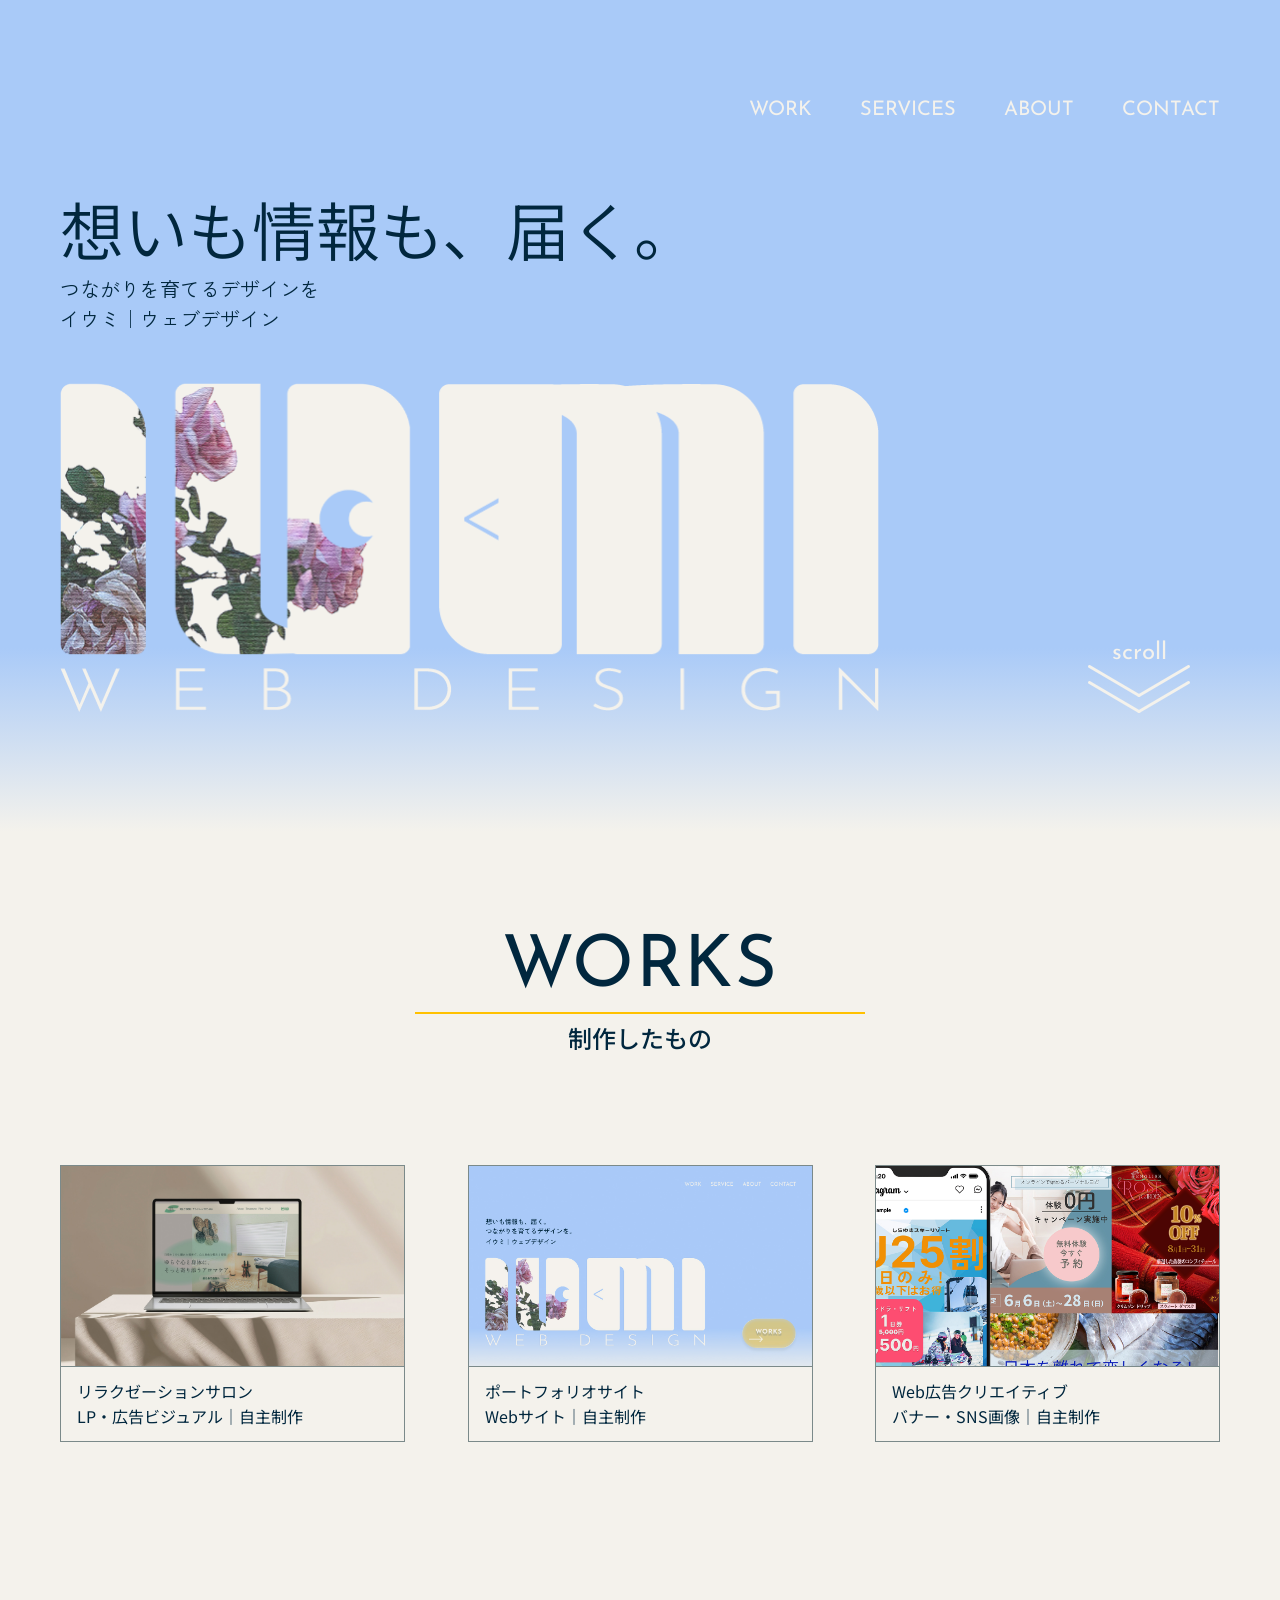
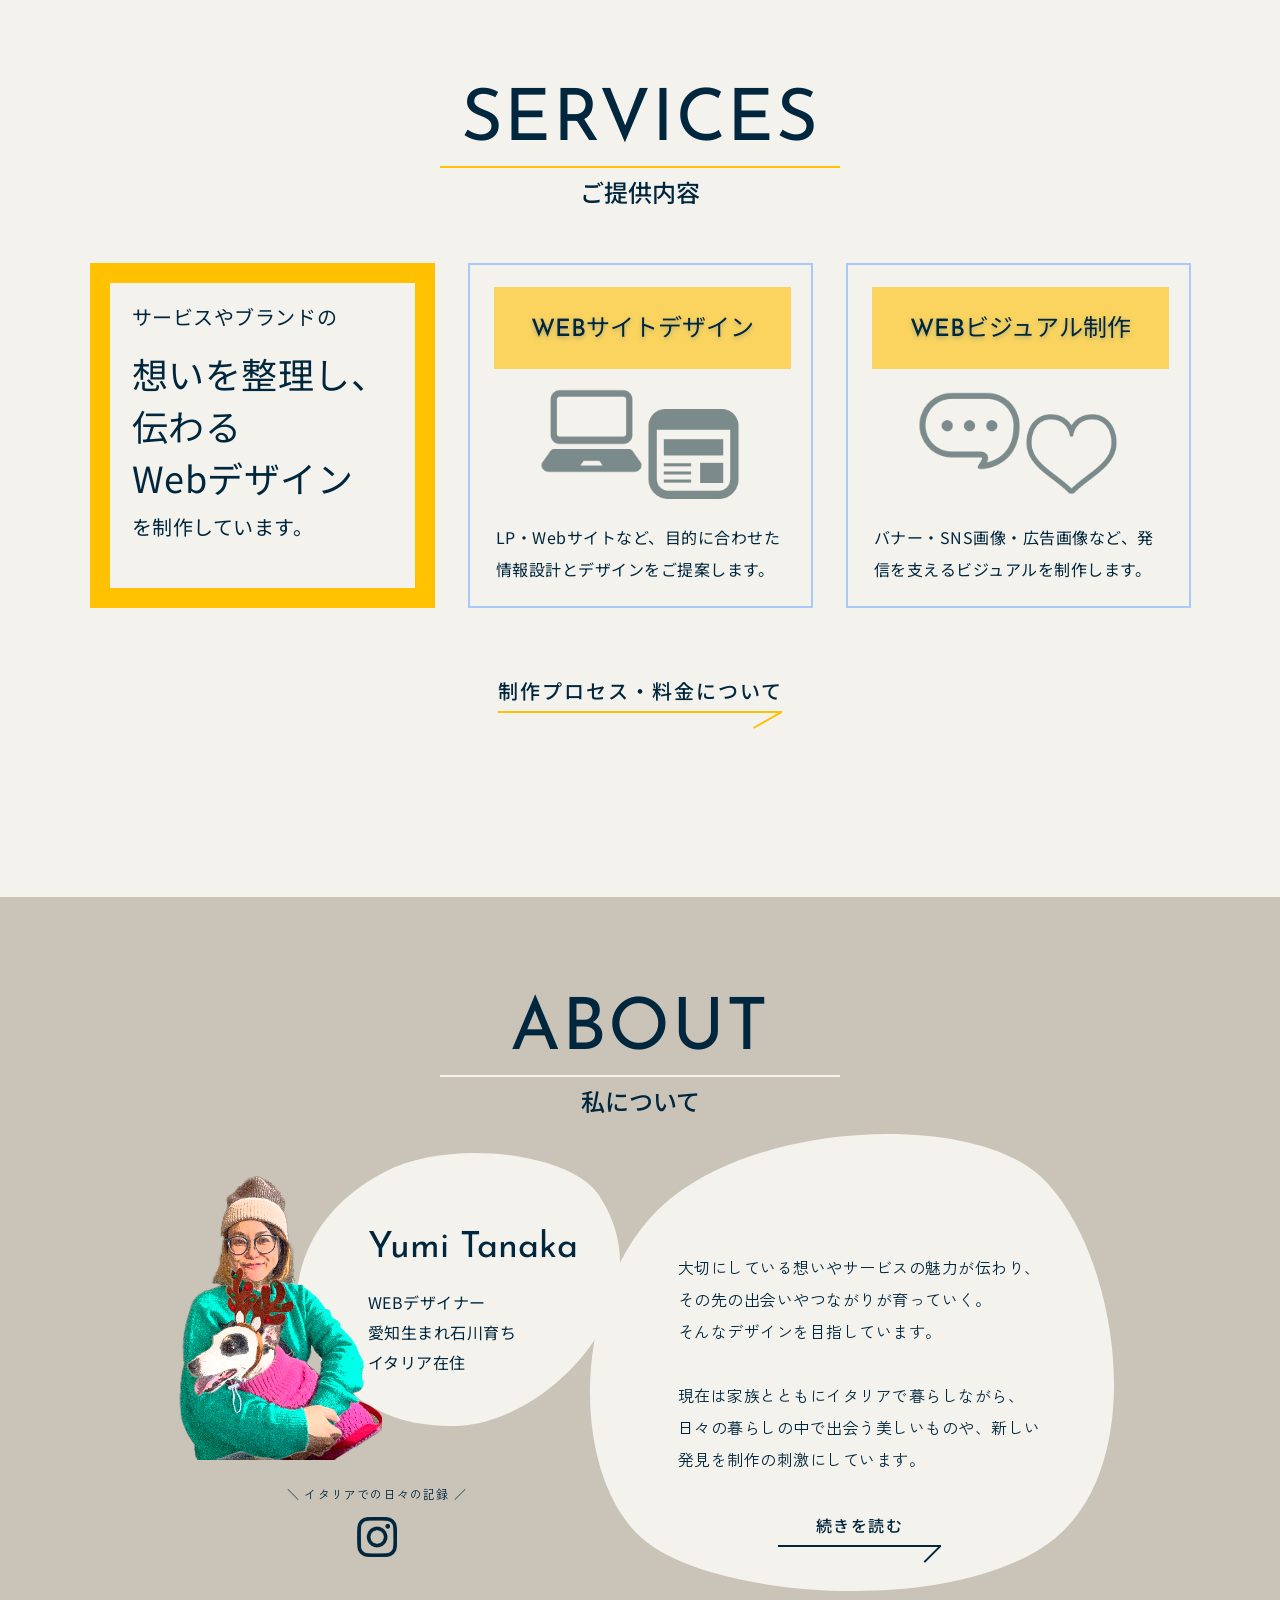
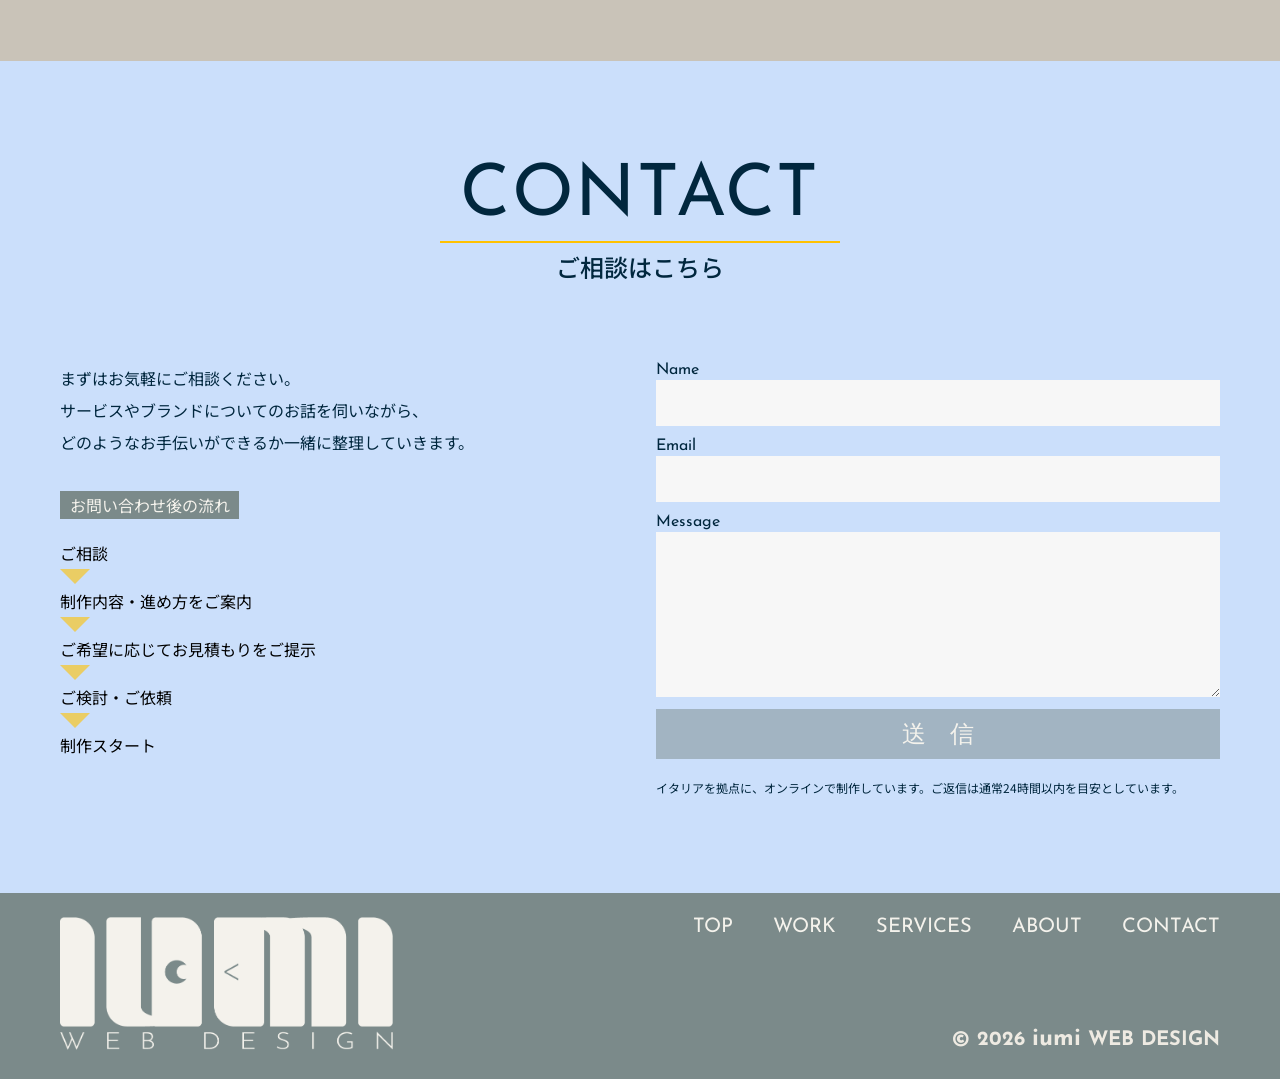
==== index.html @ 829fa467 "Unify contact background and keep the mobile note on two clean lines. Match desktop contact tint to " ====
<!doctype html>
<html lang="ja">
  <head>
    <meta charset="UTF-8" />
    <meta name="viewport" content="width=device-width, initial-scale=1.0, viewport-fit=cover" />
    <meta name="theme-color" content="#a9caf8" />
    <meta name="apple-mobile-web-app-status-bar-style" content="black-translucent" />
    <title>iumi WEB DESIGN</title>
    <meta
      name="description"
      content="想いも情報も届く。つながりを育てるデザインを。iumi WEB DESIGNのポートフォリオランディングページ。"
    />
    <link rel="preconnect" href="https://fonts.googleapis.com" />
    <link rel="preconnect" href="https://fonts.gstatic.com" crossorigin />
    <link
      href="https://fonts.googleapis.com/css2?family=Josefin+Sans:wght@300;400;500;700&family=Noto+Sans+JP:wght@300;350;400;500;700&family=Zen+Kaku+Gothic+New:wght@300;400;500;700&display=swap"
      rel="stylesheet"
    />
    <link rel="stylesheet" href="./styles.css?v=20260810a" />
  </head>
  <body class="page-home" style="--page-top-bg: #a9caf8; --page-bottom-bg: #7b8a8a;">
    <header class="header">
      <div class="container header-inner">
        <a class="logo-mobile" href="#top" aria-label="iumi WEB DESIGN トップへ">
          <img src="./assets/images/hero-logo-new.png" alt="" />
        </a>
        <button class="menu-toggle" type="button" aria-expanded="false" aria-controls="global-nav">
          <img class="menu-toggle-icon menu-toggle-icon--open" src="./assets/images/icon-hamburger.svg" alt="" />
          <img class="menu-toggle-icon menu-toggle-icon--close" src="./assets/images/icon-menu-close.svg" alt="" />
          <span class="sr-only">メニューを開く</span>
        </button>
        <nav id="global-nav" class="nav" aria-label="グローバルナビゲーション">
          <a class="nav-link-top" href="#top">TOP</a>
          <a href="#works">WORK</a>
          <a href="#services">SERVICES</a>
          <a href="#about">ABOUT</a>
          <a href="#contact">CONTACT</a>
        </nav>
      </div>
    </header>

    <main>
      <section id="top" class="section section-hero">
        <div class="hero-inner">
          <div class="hero-copy">
            <p class="hero-copy-main desktop-only">想いも情報も、届く。</p>
            <p class="hero-copy-main mobile-only">想いも</p>
            <p class="hero-copy-main hero-copy-main--line2 mobile-only">情報も、</p>
            <p class="hero-copy-main hero-copy-main--line3 mobile-only">届く。</p>
            <p class="hero-copy-sub desktop-only">つながりを育てるデザインを</p>
            <p class="hero-copy-sub mobile-only">つながりを育てるデザインを</p>
            <p class="hero-caption mobile-only">イウミ｜ウェブデザイン</p>
            <p class="hero-caption desktop-only">イウミ｜ウェブデザイン</p>
          </div>

          <div class="hero-visual" aria-hidden="true">
            <img class="hero-visual-pillar hero-visual-pillar--right" src="./assets/images/hero-mobile-pillar-right.svg" alt="" />
            <img class="hero-visual-rose" src="./assets/images/hero-rose-mobile.png" alt="" />
            <img class="hero-visual-pillar hero-visual-pillar--left" src="./assets/images/hero-mobile-pillar-left.svg" alt="" />
          </div>

          <img class="hero-logo" src="./assets/images/hero-logo-new.png" alt="" />

          <a class="hero-scroll-cta" href="#works" aria-label="下にスクロール">
            <span class="hero-scroll-label">scroll</span>
            <span class="hero-scroll-arrows" aria-hidden="true">
              <img class="hero-scroll-arrow hero-scroll-arrow--mobile hero-scroll-arrow--1" src="./assets/images/hero-scroll-arrow-1.svg" alt="" width="102" height="32" />
              <img class="hero-scroll-arrow hero-scroll-arrow--mobile hero-scroll-arrow--2" src="./assets/images/hero-scroll-arrow-2.svg" alt="" width="102" height="32" />
              <img class="hero-scroll-arrow hero-scroll-arrow--desktop hero-scroll-arrow--1 hero-scroll-arrow--default" src="./assets/images/hero-scroll-arrow-desktop-1.svg" alt="" width="102" height="32" />
              <img class="hero-scroll-arrow hero-scroll-arrow--desktop hero-scroll-arrow--2 hero-scroll-arrow--default" src="./assets/images/hero-scroll-arrow-desktop-2.svg" alt="" width="102" height="32" />
              <img class="hero-scroll-arrow hero-scroll-arrow--desktop hero-scroll-arrow--1 hero-scroll-arrow--hover" src="./assets/images/hero-scroll-arrow-desktop-1-hover.svg" alt="" width="102" height="32" />
              <img class="hero-scroll-arrow hero-scroll-arrow--desktop hero-scroll-arrow--2 hero-scroll-arrow--hover" src="./assets/images/hero-scroll-arrow-desktop-2-hover.svg" alt="" width="102" height="32" />
            </span>
          </a>
        </div>
      </section>

      <section id="works" class="section section-works">
        <div class="container">
          <div class="section-heading section-heading--works">
            <h2 class="section-title">WORKS</h2>
            <span class="section-heading-line" aria-hidden="true"></span>
            <p class="section-subtitle">制作したもの</p>
          </div>

          <div class="works-grid desktop-only">
            <a class="work-item work-item--desktop" href="./portfolio.html">
              <div class="work-item-thumb">
                <img src="./assets/images/work-lp.png" alt="リラクゼーションサロンLP・広告ビジュアル" />
              </div>
              <div class="work-item-caption">
                <p>
                  リラクゼーションサロン<br />
                  LP・広告ビジュアル｜自主制作
                </p>
              </div>
            </a>
            <a class="work-item work-item--desktop" href="./memo.html">
              <div class="work-item-thumb">
                <img src="./assets/images/work-portfolio.png" alt="ポートフォリオサイト" />
              </div>
              <div class="work-item-caption">
                <p>
                  ポートフォリオサイト<br />
                  Webサイト｜自主制作
                </p>
              </div>
            </a>
            <a class="work-item work-item--desktop" href="./banners.html">
              <div class="work-item-thumb">
                <img src="./assets/images/work-banners.png" alt="Web広告クリエイティブ" />
              </div>
              <div class="work-item-caption">
                <p>
                  Web広告クリエイティブ<br />
                  バナー・SNS画像｜自主制作
                </p>
              </div>
            </a>
          </div>

          <div class="works-list mobile-only">
            <a class="work-item" href="./portfolio.html">
              <div class="work-item-thumb">
                <img src="./assets/images/work-lp.png" alt="リラクゼーションサロンLP・広告ビジュアル" />
              </div>
              <div class="work-item-caption">
                <p>
                  リラクゼーションサロン<br />
                  LP・広告ビジュアル｜自主制作
                </p>
              </div>
            </a>
            <a class="work-item" href="./memo.html">
              <div class="work-item-thumb">
                <img src="./assets/images/work-portfolio.png" alt="ポートフォリオサイト" />
              </div>
              <div class="work-item-caption">
                <p>
                  ポートフォリオサイト<br />
                  Webサイト｜自主制作
                </p>
              </div>
            </a>
            <a class="work-item" href="./banners.html">
              <div class="work-item-thumb">
                <img src="./assets/images/work-banners.png" alt="Web広告クリエイティブ" />
              </div>
              <div class="work-item-caption">
                <p>
                  Web広告クリエイティブ<br />
                  バナー・SNS画像｜自主制作
                </p>
              </div>
            </a>
          </div>
        </div>
      </section>

      <section id="services" class="section section-services">
        <div class="container">
          <div class="section-heading section-heading--services">
            <h2 class="section-title">SERVICES</h2>
            <span class="section-heading-line section-heading-line--services" aria-hidden="true"></span>
            <p class="section-subtitle">ご提供内容</p>
          </div>

          <div class="services-offers">
            <div class="services-lead-box">
              <p class="services-lead-desktop desktop-only">
                <span class="services-lead-sm">サービスやブランドの</span><br />
                <span class="services-lead-lg">想いを整理し、</span><br />
                <span class="services-lead-lg">伝わる</span><br />
                <span class="services-lead-lg">Webデザイン</span><br />
                <span class="services-lead-sm">を制作しています。</span>
              </p>
              <p class="services-lead-mobile mobile-only">
                <span class="services-lead-sm">サービスやブランドの</span><br />
                <span class="services-lead-lg">想いを整理し、</span><br />
                <span class="services-lead-lg">伝わる</span><br />
                <span class="services-lead-lg">Webデザイン</span><br />
                <span class="services-lead-sm">を制作しています。</span>
              </p>
            </div>

            <div class="services-offer-frame">
              <article class="services-offer">
                <div class="services-offer-head">
                  <p class="services-offer-title">
                    <span>WEB</span>サイトデザイン
                  </p>
                </div>
                <div class="services-offer-icons" aria-hidden="true">
                  <img class="services-offer-icon services-offer-icon--laptop" src="./assets/images/services-icon-laptop.png" alt="" />
                  <img class="services-offer-icon services-offer-icon--web" src="./assets/images/services-icon-web.png" alt="" />
                </div>
                <p class="services-offer-text">
                  LP・Webサイトなど、目的に合わせた情報設計とデザインをご提案します。
                </p>
              </article>

              <article class="services-offer">
                <div class="services-offer-head">
                  <p class="services-offer-title">
                    <span>WEB</span>ビジュアル制作
                  </p>
                </div>
                <div class="services-offer-icons" aria-hidden="true">
                  <img class="services-offer-icon services-offer-icon--laptop" src="./assets/images/services-icon-visual-laptop.png" alt="" />
                  <img class="services-offer-icon services-offer-icon--web" src="./assets/images/services-icon-visual-web.png" alt="" />
                </div>
                <p class="services-offer-text">
                  バナー・SNS画像・広告画像など、発信を支えるビジュアルを制作します。
                </p>
              </article>
            </div>

            <a class="text-link services-process-link" href="./services.html">
              <span>制作プロセス・料金について</span>
              <img src="./assets/images/icon-text-arrow.svg" alt="" />
            </a>
          </div>
        </div>
      </section>

      <section id="about" class="section section-about">
        <div class="container">
          <div class="section-heading section-heading--about">
            <h2 class="section-title">ABOUT</h2>
            <span class="section-heading-line section-heading-line--about" aria-hidden="true"></span>
            <p class="section-subtitle">私について</p>
          </div>

          <div class="about-desktop desktop-only">
            <div class="about-desktop-profile">
              <img class="about-desktop-blob" src="./assets/images/about-profile-frame.svg?v=1" alt="" aria-hidden="true" />
              <img class="about-desktop-portrait" src="./assets/images/about-dog.png" alt="犬を抱くYumiのプロフィール写真" width="203" height="284" />
              <div class="about-desktop-identity">
                <p class="about-desktop-name">Yumi Tanaka</p>
                <p class="about-desktop-meta">
                  WEBデザイナー<br />
                  愛知生まれ石川育ち<br />
                  イタリア在住
                </p>
              </div>
            </div>

            <div class="about-desktop-intro">
              <img class="about-desktop-frame" src="./assets/images/about-body-frame-desktop.svg?v=4" alt="" aria-hidden="true" />
              <div class="about-desktop-body">
                <p>大切にしている想いやサービスの魅力が伝わり、その先の出会いやつながりが育っていく。</p>
                <p>そんなデザインを目指しています。</p>
                <p aria-hidden="true">&nbsp;</p>
                <p>
                  現在は家族とともにイタリアで暮らしながら、日々の暮らしの中で出会う美しいものや、新しい発見を制作の刺激にしています。
                </p>
              </div>
              <a class="text-link about-more-link" href="./about.html">
                <span>続きを読む</span>
                <img src="./assets/images/icon-about-arrow.svg?v=2" alt="" />
              </a>
            </div>

            <div class="about-insta about-insta--desktop">
              <p>＼ イタリアでの日々の記録 ／</p>
              <a
                class="about-insta-link"
                href="https://www.instagram.com/iumitalia/"
                target="_blank"
                rel="noopener noreferrer"
                aria-label="Instagram"
              >
                <img src="./assets/images/icon-instagram.png" alt="" width="40" height="40" />
              </a>
            </div>
          </div>

          <div class="about-mobile mobile-only">
            <div class="about-mobile-profile">
              <p class="about-mobile-name">Yumi Tanaka</p>
              <img class="about-mobile-blob" src="./assets/images/about-profile-frame.svg?v=1" alt="" aria-hidden="true" />
              <img class="about-mobile-portrait" src="./assets/images/about-dog.png" alt="犬を抱くYumiのプロフィール写真" />
              <p class="about-mobile-meta">
                WEBデザイナー<br />
                愛知生まれ石川育ち<br />
                イタリア在住
              </p>
            </div>

            <div class="about-mobile-frame">
              <img
                class="about-mobile-frame-ellipse"
                src="./assets/images/about-body-frame-mobile.svg?v=4"
                alt=""
                aria-hidden="true"
              />
              <div class="about-mobile-body">
                <p>大切にしている想いやサービスの魅力が伝わり、その先の出会いやつながりが育っていく。</p>
                <p>そんなデザインを目指しています。</p>
                <p aria-hidden="true">&nbsp;</p>
                <p>
                  現在は家族とともにイタリアで暮らしながら、日々の暮らしの中で出会う美しいものや、新しい発見を制作の刺激にしています。
                </p>
              </div>
              <a class="text-link about-more-link" href="./about.html">
                <span>続きを読む</span>
                <img src="./assets/images/icon-about-arrow.svg?v=2" alt="" />
              </a>
            </div>

            <div class="about-insta">
              <p>＼ イタリアでの日々の記録 ／</p>
              <a
                class="about-insta-link"
                href="https://www.instagram.com/iumitalia/"
                target="_blank"
                rel="noopener noreferrer"
                aria-label="Instagram"
              >
                <img src="./assets/images/icon-instagram.png" alt="" width="40" height="40" />
              </a>
            </div>
          </div>
        </div>
      </section>

      <section id="contact" class="section section-contact">
        <div class="container contact-layout">
          <div class="section-heading section-heading--contact">
            <h2 class="section-title">CONTACT</h2>
            <span class="section-heading-line section-heading-line--contact" aria-hidden="true"></span>
            <p class="section-subtitle">ご相談はこちら</p>
          </div>

          <div class="contact-grid">
            <div class="contact-copy">
              <p class="contact-lead contact-lead--desktop desktop-only">
                まずはお気軽にご相談ください。<br />
                サービスやブランドについてのお話を伺いながら、<br />
                どのようなお手伝いができるか一緒に整理していきます。
              </p>
              <p class="contact-lead contact-lead--mobile mobile-only">
                まずはお気軽にご相談ください。<br />
                サービスやブランドについての<br />
                お話を伺いながら、<br />
                どのようなお手伝いができるか<br />
                一緒に整理していきます。
              </p>

              <div class="contact-flow" aria-label="お問い合わせ後の流れ">
                <p class="contact-flow-title">お問い合わせ後の流れ</p>
                <ol class="contact-flow-list">
                  <li>ご相談</li>
                  <li>制作内容・進め方をご案内</li>
                  <li>ご希望に応じてお見積もりをご提示</li>
                  <li>ご検討・ご依頼</li>
                  <li>制作スタート</li>
                </ol>
              </div>
            </div>

            <div class="contact-form-col">
              <form
                class="contact-form"
                action="https://formsubmit.co/ciao.iumiweb@gmail.com"
                method="POST"
              >
                <input type="hidden" name="_subject" value="iumi WEB DESIGN サイトお問い合わせ" />
                <input type="hidden" name="_next" value="https://iumiweb.com/thanks.html" />
                <input type="hidden" name="_captcha" value="false" />
                <input type="text" name="_honey" class="contact-form-honey" tabindex="-1" autocomplete="off" aria-hidden="true" />
                <div class="contact-field">
                  <label for="name">Name</label>
                  <input id="name" name="name" type="text" required autocomplete="name" />
                </div>

                <div class="contact-field">
                  <label for="email">Email</label>
                  <input id="email" name="email" type="email" required autocomplete="email" />
                </div>

                <div class="contact-field">
                  <label for="message">Message</label>
                  <textarea id="message" name="message" required></textarea>
                </div>

                <button type="submit">
                  <span class="contact-submit-desktop">送　信</span>
                  <span class="contact-submit-mobile">送　　信</span>
                </button>
              </form>

              <p class="contact-note">
                イタリアを拠点に、オンラインで制作しています。<br />ご返信は通常24時間以内を目安としています。
              </p>
            </div>
          </div>
        </div>
      </section>
    </main>

    <footer class="footer">
      <div class="container footer-inner">
        <a href="#top" class="footer-logo" aria-label="iumi WEB DESIGN トップへ戻る">
          <img src="./assets/images/logo-footer-new.png" alt="" />
        </a>

        <div class="footer-meta">
          <nav class="footer-nav" aria-label="フッターナビゲーション">
            <a href="#top">TOP</a>
            <a href="#works">WORK</a>
            <a href="#services">SERVICES</a>
            <a href="#about">ABOUT</a>
            <a href="#contact">CONTACT</a>
          </nav>

          <p class="copyright">© 2026 <span class="copyright-brand">iumi</span> WEB DESIGN</p>
        </div>
      </div>
    </footer>

    <script src="./script.js"></script>
  </body>
</html>
---- styles.css ----
:root {
  --color-bg-main: #ffffff;
  --color-bg-hero-top: #a9caf8;
  --color-bg-soft: #f4f2ec;
  --color-bg-contact: rgba(169, 202, 248, 0.6);
  --color-bg-footer: #7b8a8a;
  --color-text-main: #01273e;
  --color-text-muted: #7b8a8a;
  --color-text-light: #f4f2ec;
  --color-accent: #ffc100;
  --color-input: #f7f7f7;
  --color-border: #d9d9d9;
  --color-submit: rgba(123, 138, 138, 0.5);
  --color-not-bg: rgba(123, 138, 138, 0.1);
  --color-pill-bg: rgba(206, 200, 194, 0.2);
  --color-pill-shadow: rgba(123, 138, 138, 0.15);

  --font-heading: "Josefin Sans", sans-serif;
  --font-body: "Noto Sans JP", sans-serif;
  --font-zen: "Zen Kaku Gothic New", sans-serif;
  --weight-heading: 400;
  --weight-body: 500;

  --container-desktop: 1160px;
  --space-section-desktop: 100px;
  --space-section-mobile: 64px;
  --radius-pill: 60px;
  --shadow-work: 0 20px 10px rgba(201, 195, 184, 0.5);
  --safe-top: 0px;
  --safe-bottom: 0px;
  --page-top-bg: var(--color-bg-main);
  --page-bottom-bg: var(--color-bg-footer);
  --color-bg-about: #c9c3b8;
}

.mobile-only {
  display: none !important;
}

.section-subtitle--mobile,
.section-title--mobile,
.contact-lead--mobile,
.contact-submit-mobile {
  display: none;
}

*,
*::before,
*::after {
  box-sizing: border-box;
}

html {
  scroll-behavior: smooth;
}

body {
  margin: 0;
  background: var(--color-bg-main);
  color: var(--color-text-main);
  font-family: var(--font-body);
  font-weight: var(--weight-body);
}

img {
  max-width: 100%;
  display: block;
}

a {
  color: inherit;
  text-decoration: none;
}

.sr-only {
  position: absolute;
  width: 1px;
  height: 1px;
  padding: 0;
  margin: -1px;
  overflow: hidden;
  clip: rect(0, 0, 0, 0);
  white-space: nowrap;
  border: 0;
}

.container {
  width: min(100% - 80px, var(--container-desktop));
  margin-inline: auto;
}

.section {
  padding: var(--space-section-desktop) 0;
}

.section-heading {
  text-align: center;
  margin-bottom: 56px;
}

.section-heading--contact {
  text-align: left;
  margin-bottom: 16px;
}

.section-title {
  margin: 0;
  font-family: var(--font-heading);
  font-size: 72px;
  font-weight: 400;
  line-height: 1;
  letter-spacing: 0.02em;
  color: var(--color-text-main);
}

.section-heading-line {
  display: block;
  width: min(100%, 450px);
  height: 2px;
  margin: 8px auto 0;
  border: 0;
  background: var(--color-accent);
}

.section-heading-line--works {
  max-width: 300px;
}

.section-heading-line--services,
.section-heading-line--about {
  max-width: 400px;
}

.section-heading-line--contact {
  margin-left: 0;
  max-width: 400px;
}

.section-subtitle {
  margin: 8px 0 0;
  font-size: 24px;
  font-weight: var(--weight-body);
  line-height: 1.3;
}

/* Header */
.header {
  position: absolute;
  inset: 0 0 auto;
  z-index: 20;
}

.header-inner {
  max-width: 1280px;
  padding-top: 100px;
  display: flex;
  justify-content: flex-end;
  align-items: center;
}

.logo-mobile,
.menu-toggle {
  display: none;
}

/* Shared detail-page header (about / services) */
.detail-header {
  position: relative;
  z-index: 50;
}

.detail-header-inner {
  display: flex;
  align-items: flex-start;
  justify-content: space-between;
  width: min(100% - 32px, 393px);
  margin: 0 auto;
  padding: 20px 0 0;
  box-sizing: border-box;
  position: relative;
}

.detail-logo {
  display: block;
  line-height: 0;
  width: 90px;
  flex-shrink: 0;
}

.detail-logo img {
  width: 90px;
  height: auto;
  display: block;
}

.detail-header .menu-toggle {
  flex-shrink: 0;
}

.detail-header--centered .detail-header-inner {
  justify-content: center;
}

.detail-header--centered .detail-logo {
  position: absolute;
  left: 50%;
  top: 20px;
  transform: translateX(-50%);
}

.nav {
  display: flex;
  gap: 48px;
  font-family: var(--font-heading);
  font-size: 20px;
  font-weight: var(--weight-heading);
  color: var(--color-text-light);
}

.nav-link-top {
  display: none;
}

.nav a {
  transition: color 0.2s ease;
}

.nav a:hover,
.nav a:focus-visible {
  color: var(--color-accent);
}

.footer-nav a {
  transition: color 0.2s ease;
}

.footer-nav a:hover,
.footer-nav a:focus-visible {
  color: var(--color-accent);
}

/* Hero */
.section-hero {
  position: relative;
  overflow: hidden;
  padding: 0;
  min-height: 832px;
  background: linear-gradient(180deg, #a9caf8 0%, #a9caf8 77.885%, #f4f2ec 100%);
}

.hero-inner {
  position: relative;
  max-width: 1280px;
  width: 100%;
  margin-inline: auto;
  min-height: 832px;
}

.hero-copy {
  position: absolute;
  left: 62px;
  top: 230px;
  z-index: 2;
  max-width: 347px;
  font-size: 24px;
  font-weight: var(--weight-body);
  line-height: 1.35;
  --hero-copy-line-gap: 30px;
}

.hero-copy p {
  margin: 0;
}

.hero-copy-main,
.hero-copy-sub {
  margin: 0;
}

.hero-copy-main {
  font-weight: 350;
}

.hero-copy-sub {
  font-family: var(--font-zen);
}

.hero-copy .hero-caption {
  margin-top: calc(var(--hero-copy-line-gap) * 1.5);
  font-family: var(--font-zen);
}

.hero-visual {
  display: none;
}

.hero-logo {
  position: absolute;
  left: 60px;
  top: 383px;
  width: min(821px, 64vw);
  height: auto;
  z-index: 1;
}

.hero-works-cta {
  position: absolute;
  right: 61px;
  bottom: 112px;
  z-index: 3;
}

/* CTA pills */
.cta-pill {
  position: relative;
  display: flex;
  flex-direction: column;
  align-items: center;
  justify-content: center;
  border-radius: var(--radius-pill);
  background: var(--color-pill-bg);
  box-shadow: 0 10px 10px var(--color-pill-shadow);
  overflow: hidden;
  transition: box-shadow 0.35s ease;
}

a.cta-pill.hero-works-cta {
  position: absolute;
}

.cta-pill::before {
  content: "";
  position: absolute;
  inset: 0;
  border-radius: inherit;
  background: rgba(255, 193, 0, 0.6);
  opacity: 0;
  transition: opacity 0.35s ease;
}

.cta-pill:hover {
  box-shadow: 0 10px 10px rgba(123, 138, 138, 0.2);
}

.cta-pill:hover::before {
  opacity: 1;
}

.cta-pill-label,
.cta-pill-arrow {
  position: relative;
  z-index: 1;
}

.cta-pill-label {
  transition:
    opacity 0.25s ease,
    color 0.35s ease;
}

.cta-pill-label--hover {
  position: absolute;
  opacity: 0;
}

.cta-pill-arrow {
  transition: opacity 0.25s ease;
}

.cta-pill-arrow--hover {
  position: absolute;
  opacity: 0;
}

.cta-pill:hover .cta-pill-label--default {
  opacity: 0;
}

.cta-pill:hover .cta-pill-label--hover {
  opacity: 1;
}

.cta-pill:hover .cta-pill-arrow--default,
.cta-pill:active .cta-pill-arrow--default,
.cta-pill:focus-visible .cta-pill-arrow--default {
  opacity: 0;
}

.cta-pill:hover .cta-pill-arrow--hover,
.cta-pill:active .cta-pill-arrow--hover,
.cta-pill:focus-visible .cta-pill-arrow--hover {
  opacity: 1;
}

.hero-works-cta {
  width: 199px;
  height: 109px;
}

.hero-works-cta .cta-pill-label--default,
.hero-works-cta .cta-pill-label--hover {
  white-space: nowrap;
}

.hero-works-cta .cta-pill-label--default {
  font-family: var(--font-heading);
  font-size: 24px;
  font-weight: var(--weight-heading);
  color: var(--color-text-light);
  letter-spacing: 0.07em;
  text-shadow: 0 8px 4px rgba(123, 138, 138, 0.5);
}

.hero-works-cta .cta-pill-label--hover {
  position: absolute;
  top: 31%;
  left: 50%;
  transform: translateX(-50%);
  font-family: var(--font-body);
  font-size: 16px;
  font-weight: var(--weight-body);
  color: var(--color-text-main);
  letter-spacing: 0.07em;
  width: max-content;
  max-width: calc(100% - 24px);
  text-align: center;
  line-height: 1.2;
}

.hero-works-cta .cta-pill-arrow-track {
  position: absolute;
  left: 50%;
  bottom: 22px;
  z-index: 1;
  width: 90px;
  height: 18px;
  overflow: hidden;
  transform: translateX(-50%);
  transition: width 0.35s ease;
}

.hero-works-cta .cta-pill-arrow--grow {
  position: absolute;
  top: 0;
  right: 0;
  width: 150px;
  height: 18px;
  max-width: none;
  opacity: 1;
  object-fit: contain;
  object-position: right center;
}

.hero-works-cta:hover .cta-pill-arrow-track,
.hero-works-cta:focus-visible .cta-pill-arrow-track,
.hero-works-cta.is-pressed .cta-pill-arrow-track {
  width: 150px;
}

/* Works */
.section-works {
  background: var(--color-bg-soft);
  padding-bottom: 48px;
}

.works-grid {
  display: grid;
  grid-template-columns: repeat(3, minmax(0, 393px));
  justify-content: center;
  gap: 32px clamp(32px, 4.6vw, 61px);
  max-width: 1301px;
  margin-inline: auto;
}

.work-card {
  position: relative;
  display: block;
  color: inherit;
  text-decoration: none;
  box-shadow: var(--shadow-work);
  overflow: hidden;
}

.work-card:nth-child(1),
.work-card:nth-child(2),
.work-card:nth-child(3) {
  width: 100%;
}

.work-card:nth-child(1) .work-corner,
.work-card:nth-child(2) .work-corner,
.work-card:nth-child(3) .work-corner {
  width: 84px;
  height: 84px;
}

.work-card > img:not(.work-corner) {
  width: 100%;
  height: auto;
  aspect-ratio: 393 / 229;
  object-fit: cover;
}

.work-corner {
  position: absolute;
  top: 0;
  left: 0;
  width: 84px;
  height: 84px;
  z-index: 2;
  pointer-events: none;
  transition: opacity 0.35s ease;
}

.work-card-overlay {
  position: absolute;
  inset: 0;
  z-index: 1;
  display: grid;
  place-items: center;
  background: rgba(20, 20, 20, 0);
  transition: background-color 0.35s ease;
  pointer-events: none;
}

.work-card:hover .work-card-overlay,
.work-card:focus-within .work-card-overlay {
  background: rgba(20, 20, 20, 0.4);
}

.work-card-label {
  margin: 0;
  font-size: 24px;
  font-weight: 500;
  line-height: 1.3;
  color: transparent;
  text-align: center;
  white-space: nowrap;
  transition: color 0.35s ease;
}

.work-card:hover .work-card-label,
.work-card:focus-within .work-card-label {
  color: var(--color-text-light);
}

.work-card-soon {
  margin: 8px 0 0;
  font-family: var(--font-heading);
  font-size: 36px;
  font-weight: 500;
  line-height: 1;
  color: transparent;
  transition: color 0.35s ease;
}

.work-card--soon .work-card-overlay {
  display: flex;
  flex-direction: column;
  align-items: center;
  justify-content: center;
}

.work-card--soon:hover .work-card-soon,
.work-card--soon:focus-within .work-card-soon {
  color: var(--color-text-light);
}

/* Services */
.section-services {
  background: var(--color-bg-soft);
  padding: 48px 0 75px;
}

.services-intro {
  margin-bottom: 54px;
}

.services-menu {
  width: min(100%, 1030px);
  margin-inline: auto;
  container-type: inline-size;
  container-name: services-menu;
}

@container services-menu (min-width: 1024px) {
  .services-menu__body {
    padding-inline: 52px;
  }

  .services-menu__block:first-child .services-menu__block-text {
    white-space: nowrap;
  }
}

.services-menu__head {
  display: flex;
  align-items: center;
  min-height: 84px;
  padding: 12px 60px;
  background: var(--color-bg-hero-top);
  border: 3px solid var(--color-bg-hero-top);
}

.services-menu__headline {
  margin: 0;
  color: var(--color-text-light);
  font-size: 36px;
  font-weight: 500;
  line-height: 1;
}

.services-menu__head-en {
  font-family: var(--font-heading);
  font-size: 44px;
  font-weight: 500;
}

.services-menu__body {
  min-height: 226px;
  padding: 27px 60px 32px;
  border: 3px solid var(--color-bg-hero-top);
  border-top: none;
  background: var(--color-bg-soft);
}

.services-menu__block {
  margin: 0;
}

.services-menu__block--content {
  margin-top: 27px;
}

.services-menu__block-title {
  margin: 0;
  font-size: 24px;
  font-weight: 400;
  line-height: 30px;
}

.services-menu__block-text {
  margin: 0;
  font-size: 20px;
  font-weight: 400;
  line-height: 30px;
}

.services-menu__en {
  font-family: var(--font-heading);
  font-weight: 500;
}

.service-step-title--mobile {
  display: none;
}

.services-not-text--mobile {
  display: none;
}

.services-steps {
  display: grid;
  grid-template-columns: repeat(4, minmax(0, 221px));
  justify-content: space-between;
  gap: 24px;
  max-width: 995px;
  margin: 0 auto 28px;
}

.service-step {
  position: relative;
  min-height: 254px;
}

.service-step-triangle {
  position: absolute;
  top: 0;
  width: 100px;
  height: 202px;
  z-index: 0;
  pointer-events: none;
}

.service-step--1 .service-step-triangle,
.service-step--2 .service-step-triangle,
.service-step--4 .service-step-triangle {
  left: 106px;
}

.service-step--3 .service-step-triangle {
  left: 102px;
}

.service-step-icons {
  position: relative;
  z-index: 1;
  display: flex;
  width: 140px;
  margin-left: 21px;
  margin-top: 16px;
}

.service-step-icon {
  position: relative;
  z-index: 1;
  width: 70px;
  height: 70px;
  margin-top: 16px;
  object-fit: contain;
}

.service-step--2 .service-step-icon {
  margin-left: 72px;
}

.service-step--3 .service-step-icon {
  margin-left: 61px;
}

.service-step--4 .service-step-icons {
  width: 134px;
  margin-left: 14px;
  margin-top: 6px;
}

.service-step-icons img {
  width: 70px;
  height: 70px;
  object-fit: contain;
}

.service-step-body {
  position: relative;
  z-index: 2;
  margin-top: 86px;
}

.service-step-body h3 {
  margin: 0;
  font-size: 24px;
  font-weight: 400;
  line-height: 50px;
}

.service-step-body p {
  margin: 0;
  font-size: 20px;
  line-height: 1.45;
  font-weight: 400;
}

.services-not {
  display: flex;
  align-items: center;
  justify-content: center;
  gap: 13px;
  width: min(100%, 992px);
  min-height: 70px;
  margin: 0 auto 40px;
  background: var(--color-not-bg);
  padding: 12px 56px;
}

.services-not > img {
  width: 50px;
  height: 50px;
  flex-shrink: 0;
  margin: 0;
}

.services-not > div {
  flex: 0 1 auto;
}

.services-not-label {
  margin: 0 0 4px;
  font-size: 16px;
  font-weight: 500;
  letter-spacing: 0.15em;
  color: var(--color-text-muted);
}

.services-not-text {
  margin: 0;
  font-size: 16px;
  line-height: 1.5;
  color: var(--color-text-muted);
}

.services-cta-wrap {
  position: relative;
  width: 300px;
  margin: 0 auto;
  overflow: visible;
}

.services-cta-ellipse {
  --services-cta-ellipse-size: 135px;
  position: absolute;
  left: -29px;
  top: -14px;
  z-index: 0;
  width: var(--services-cta-ellipse-size);
  height: 108px;
  object-fit: contain;
  pointer-events: none;
  transform: rotate(90deg);
  animation: ellipse-float-cta 7s ease-in-out infinite;
}

@keyframes ellipse-float-cta {
  0%,
  100% {
    transform: rotate(90deg) scaleY(1.5) translate(0, 0);
  }
  50% {
    transform: rotate(90deg) scaleY(1.5) translate(10px, -8px);
  }
}

@keyframes ellipse-float-1 {
  0%,
  100% {
    transform: scaleY(1.5) translate(0, 0);
  }
  50% {
    transform: scaleY(1.5) translate(10px, -8px);
  }
}

@keyframes ellipse-float-2 {
  0%,
  100% {
    transform: scaleY(1.5) translate(0, 0);
  }
  50% {
    transform: scaleY(1.5) translate(-12px, 10px);
  }
}

@keyframes ellipse-float-3 {
  0%,
  100% {
    transform: scaleY(1.5) translate(0, 0);
  }
  50% {
    transform: scaleY(1.5) translate(8px, 12px);
  }
}

@keyframes about-blob-float {
  0%,
  100% {
    transform: translate(0, 0);
  }
  50% {
    transform: translate(6px, -10px);
  }
}

.services-contact-cta {
  position: relative;
  z-index: 1;
  width: 300px;
  height: 80px;
  margin-inline: auto;
}

.services-contact-cta::before,
a.cta-pill.services-contact-cta::before {
  opacity: 1 !important;
  background: rgba(255, 193, 0, 0.5) !important;
}

.services-contact-cta:hover::before,
.services-contact-cta:active::before,
.services-contact-cta:focus-visible::before,
.services-contact-cta.is-pressed::before,
a.cta-pill.services-contact-cta:hover::before,
a.cta-pill.services-contact-cta:active::before,
a.cta-pill.services-contact-cta:focus-visible::before,
a.cta-pill.services-contact-cta.is-pressed::before {
  opacity: 1 !important;
  background: rgba(255, 193, 0, 0.5) !important;
}

.services-contact-cta .cta-pill-label {
  font-family: var(--font-body);
  font-size: 16px;
  font-weight: var(--weight-body);
  color: var(--color-text-muted);
  letter-spacing: 0.07em;
  transition: color 0.35s ease;
}

.services-contact-cta:hover .cta-pill-label {
  color: var(--color-text-main);
}

.services-contact-cta .cta-pill-arrow--default {
  width: 49px;
  height: 22px;
  margin-top: 4px;
}

.services-contact-cta .cta-pill-arrow--hover {
  position: absolute;
  bottom: 14px;
  left: 50%;
  transform: translateX(-50%);
  width: 150px;
  height: 18px;
}

/* About */
.section-about {
  background: var(--color-bg-soft);
  padding: 98px 0 0;
  min-height: auto;
}

.section-about .section-heading {
  margin-bottom: 24px;
}

.about-board {
  position: relative;
  width: 100%;
  max-width: 1055px;
  min-height: 537px;
  padding-bottom: 100px;
  margin-inline: auto;
  box-sizing: border-box;
  overflow: visible;
}

.about-photo {
  position: absolute;
  left: 0;
  top: auto;
  bottom: 0;
  margin: 0;
  width: auto;
  max-width: none;
  height: auto;
  z-index: 3;
  pointer-events: none;
  overflow: visible;
}

.about-photo img {
  width: 253px;
  height: auto;
  max-width: none;
  display: block;
  object-fit: contain;
  object-position: left bottom;
}

.about-intro {
  position: absolute;
  left: 190px;
  top: 0;
  width: 336px;
  height: 437px;
  z-index: 2;
}

.about-intro-box {
  position: absolute;
  left: 21px;
  top: 17px;
  width: 315px;
  height: 420px;
  box-sizing: border-box;
  border: 1px solid var(--color-accent);
  padding: 60px 24px 28px 21px;
  backdrop-filter: blur(2px);
}

.about-corner {
  position: absolute;
  width: 84px;
  height: 84px;
  pointer-events: none;
}

.about-corner--intro {
  top: 0;
  left: 0;
  z-index: 3;
}

.about-corner--about {
  right: -12px;
  top: 353px;
  transform: rotate(180deg);
  z-index: 3;
}

.about-intro-box h3 {
  margin: 0 0 12px;
  font-size: 24px;
  font-weight: var(--weight-body);
  line-height: 1.25;
}

.about-intro-box h3 span {
  font-family: var(--font-heading);
  font-size: 36px;
  font-weight: var(--weight-heading);
  line-height: 1.25;
}

.about-intro-list {
  margin: 0 0 8px;
  font-size: 16px;
  line-height: 1.875;
  font-weight: var(--weight-body);
}

.about-intro-note {
  margin: 16px 0 0;
  font-size: 16px;
  line-height: 1.875;
  font-weight: 400;
}

.about-main,
.about-main--desktop {
  position: absolute;
  left: 557px;
  top: 17px;
  width: 522px;
  height: 420px;
  z-index: 2;
}

.about-main-frame {
  position: absolute;
  inset: 0;
  width: 100%;
  height: 100%;
  border: 1px solid var(--color-accent);
  box-sizing: border-box;
  backdrop-filter: blur(2px);
  pointer-events: none;
}

.about-main-body {
  position: relative;
  z-index: 1;
  display: flex;
  flex-direction: column;
  justify-content: center;
  align-items: center;
  height: 100%;
  box-sizing: border-box;
  padding: 44px 52px;
  overflow: hidden;
}

.about-main p {
  width: 100%;
  margin: 0 0 6px;
  font-family: var(--font-zen);
  font-size: 15px;
  line-height: 1.46;
  font-weight: 400;
  text-align: left;
}

.about-main p:last-child {
  margin-bottom: 0;
}

.about-carousel {
  display: none;
}

.about-panel {
  position: relative;
}

.about-panel-frame {
  position: absolute;
  inset: 0;
  border: 1px solid var(--color-accent);
  box-sizing: border-box;
  backdrop-filter: blur(2px);
  pointer-events: none;
}

.about-panel-body {
  position: relative;
  z-index: 1;
  padding: 44px 24px;
}

.about-panel p {
  margin: 0 0 6px;
  font-size: 15px;
  line-height: 1.46;
  font-weight: 400;
  text-align: left;
}

.about-panel p:last-child {
  margin-bottom: 0;
}

.about-read-more {
  display: inline;
  margin: 0;
  padding: 0;
  border: 0;
  background: transparent;
  font: inherit;
  font-size: 15px;
  line-height: 1.46;
  color: var(--color-text-muted);
  cursor: pointer;
  text-decoration: underline;
  text-underline-offset: 2px;
}

.about-read-more--close {
  display: block;
  margin-top: 8px;
}

/* Contact */
.section-contact {
  background: var(--color-bg-contact);
  padding: 0;
  min-height: 682px;
}

.contact-grid {
  display: grid;
  grid-template-columns: 1fr 569px;
  gap: 36px;
  align-items: start;
  padding: 100px 0 0;
  min-height: 682px;
}

.contact-lead {
  margin: 0;
  font-size: 20px;
  line-height: 1.75;
  font-weight: var(--weight-body);
  max-width: 446px;
}

.contact-brand {
  margin: 8px 0 0;
  font-size: 20px;
  line-height: 1.75;
  font-weight: var(--weight-body);
}

.contact-form {
  display: grid;
  gap: 12px;
}

.contact-form-honey {
  position: absolute;
  left: -9999px;
  top: auto;
  width: 1px;
  height: 1px;
  padding: 0;
  margin: 0;
  overflow: hidden;
  clip: rect(0, 0, 0, 0);
  white-space: nowrap;
  border: 0;
}

.contact-field {
  display: grid;
  gap: 2px;
}

.contact-form label {
  display: block;
  margin: 0;
  font-family: var(--font-heading);
  font-size: 16px;
  font-weight: var(--weight-heading);
  color: var(--color-text-main);
}

.contact-form input:not(.contact-form-honey),
.contact-form textarea {
  width: 100%;
  border: 0;
  background: var(--color-input);
  font: inherit;
  color: var(--color-text-main);
}

.contact-form input:not(.contact-form-honey) {
  height: 46px;
  padding: 0 12px;
}

.contact-form textarea {
  min-height: 165px;
  padding: 12px;
  resize: vertical;
}

.contact-form button {
  margin-top: 0;
  border: 0;
  width: 100%;
  height: 50px;
  background: var(--color-submit);
  color: var(--color-text-light);
  font-family: var(--font-heading);
  font-size: 24px;
  font-weight: 500;
  cursor: pointer;
  transition: background-color 0.35s ease;
}

.contact-form button:hover {
  background: var(--color-bg-footer);
}

/* Footer */
.footer {
  background: var(--color-bg-footer);
  color: #eeeae2;
}

.footer-inner {
  min-height: 160px;
  display: grid;
  grid-template-columns: 333px 1fr;
  align-items: start;
  gap: 24px;
  padding-top: 24px;
  padding-bottom: 28px;
}

.footer-meta {
  display: flex;
  flex-direction: column;
  align-items: flex-end;
  justify-content: space-between;
  min-height: 134px;
  margin-left: auto;
}

.footer-logo img {
  width: 333px;
  height: 134px;
  object-fit: contain;
}

.footer-nav {
  display: flex;
  justify-content: flex-end;
  gap: 40px;
  font-family: var(--font-heading);
  font-size: 20px;
  font-weight: var(--weight-heading);
  color: var(--color-text-light);
}

.copyright {
  margin: 0;
  font-family: var(--font-heading);
  font-size: 20px;
  font-weight: 700;
  white-space: nowrap;
}

.copyright-brand {
  font-size: 24px;
}

@media (min-width: 901px) {
  .about-carousel {
    display: none !important;
  }

  .hero-copy {
    left: 60px;
    top: 182px;
    width: auto;
    max-width: 646px;
    transform: none;
    font-size: 64px;
    font-weight: 400;
    line-height: normal;
    --hero-copy-line-gap: 30px;
  }

  .hero-copy-main {
    display: block;
    margin: 0;
    font-size: 64px;
    font-weight: 350;
    line-height: normal;
  }

  .hero-copy-sub {
    display: block;
    margin: 31px 0 0;
    font-size: 20px;
    font-weight: 400;
    line-height: 30px;
  }

  .hero-copy .hero-caption {
    display: block;
    margin-top: 0;
    font-family: var(--font-zen);
    font-size: 20px;
    font-weight: 400;
    line-height: 30px;
  }

  .hero-works-cta,
  a.cta-pill.hero-works-cta {
    display: none !important;
  }

  .hero-scroll-cta {
    position: absolute;
    right: 90px;
    bottom: 119px;
    left: auto;
    z-index: 5;
    display: flex;
    flex-direction: column;
    align-items: center;
    width: 102px;
    transform: none;
    text-decoration: none;
    color: #f4f2ec;
    transition: color 0.25s ease;
  }

  .hero-scroll-cta:hover,
  .hero-scroll-cta:focus-visible {
    color: var(--color-accent);
  }

  .hero-scroll-label {
    display: block;
    font-family: var(--font-heading);
    font-size: 24px;
    font-weight: 400;
    line-height: 23px;
    text-align: center;
  }

  .hero-scroll-arrows {
    position: relative;
    display: block;
    width: 102px;
    height: 48px;
    margin-top: 0;
  }

  .hero-scroll-arrow {
    position: absolute;
    left: 0;
    display: block;
    width: 102px;
    height: 32px;
    opacity: 1;
  }

  .hero-scroll-arrow--mobile {
    display: none;
  }

  .hero-scroll-arrow--desktop {
    display: block;
  }

  .hero-scroll-arrow--1 {
    top: 0;
  }

  .hero-scroll-arrow--2 {
    top: 16px;
  }

  .hero-scroll-arrow--hover {
    opacity: 0;
  }

  .hero-scroll-cta:hover .hero-scroll-arrow--default,
  .hero-scroll-cta:focus-visible .hero-scroll-arrow--default {
    opacity: 0;
  }

  .hero-scroll-cta:hover .hero-scroll-arrow--hover,
  .hero-scroll-cta:focus-visible .hero-scroll-arrow--hover {
    opacity: 1;
  }

  .about-main,
  .about-main--desktop,
  .about-board {
    display: none !important;
  }

  .works-grid {
    display: grid;
    grid-template-columns: repeat(3, 345px);
    justify-content: space-between;
    gap: 0;
    max-width: 1160px;
    margin: 0 auto;
  }

  .work-item--desktop {
    display: flex;
    flex-direction: column;
    width: 345px;
    text-decoration: none;
    color: inherit;
  }

  .work-item--desktop .work-item-thumb {
    position: relative;
    width: 345px;
    height: 201px;
    border: 1px solid var(--color-bg-footer);
    border-bottom: none;
    overflow: hidden;
    box-sizing: border-box;
  }

  .work-item--desktop .work-item-thumb img {
    width: 100%;
    height: 100%;
    object-fit: cover;
  }

  .work-item--desktop[href="./banners.html"] .work-item-thumb img {
    position: absolute;
    width: 127.13%;
    height: 177.74%;
    max-width: none;
    left: -13.42%;
    top: -8.56%;
    object-fit: cover;
  }

  .work-item--desktop .work-item-caption {
    width: 345px;
    min-height: 70px;
    margin-top: 0;
    padding: 12px 16px;
    border: 1px solid var(--color-bg-footer);
    box-sizing: border-box;
  }

  .work-item--desktop .work-item-caption p {
    margin: 0;
    font-family: var(--font-body);
    font-size: 16px;
    font-weight: 400;
    line-height: 25px;
    color: var(--color-text-main);
  }

  .section-works .section-heading {
    margin-bottom: 112px;
  }

  .section-works {
    padding-bottom: 144px;
  }

  .section-services {
    padding-top: 100px;
    padding-bottom: 168px;
  }

  .services-offers {
    display: grid;
    grid-template-columns: repeat(3, 345px);
    justify-content: space-between;
    align-items: start;
    width: 100%;
    max-width: 1101px;
    margin: 0 auto;
    column-gap: 0;
    row-gap: 68px;
  }

  .services-offers .services-offer-frame {
    display: contents;
  }

  .services-offers .services-lead-box {
    display: flex;
    justify-content: center;
    align-items: flex-start;
    width: 345px;
    height: 345px;
    min-height: 345px;
    margin: 0;
    padding: 4px 22px 0;
    border: 20px solid var(--color-accent);
    box-sizing: border-box;
  }

  .services-offers .services-lead-box p,
  .services-offers .services-lead-desktop {
    position: relative;
    z-index: 1;
    width: 261px;
    margin: 0;
    font-family: var(--font-body);
    font-weight: 400;
    letter-spacing: 0.56px;
    color: var(--color-text-main);
    text-align: left;
  }

  .services-offers .services-lead-sm {
    font-size: 20px;
    line-height: 60px;
  }

  .services-offers .services-lead-lg {
    font-size: 36px;
    line-height: 52px;
  }

  .services-offers .services-lead-desktop .services-lead-sm:last-child {
    line-height: 48px;
  }

  .services-offers .services-lead-mark {
    display: none;
  }

  .services-offers .services-lead-mark::before {
    content: none;
  }

  .services-offers .services-offer {
    position: relative;
    width: 345px;
    height: 345px;
    min-height: 345px;
    padding: 0;
    border: 2px solid var(--color-bg-hero-top);
    box-sizing: border-box;
  }

  .services-offers .services-offer-head {
    position: absolute;
    left: 24px;
    top: 22px;
    display: grid;
    place-items: center;
    width: 297px;
    height: 82px;
    background: rgba(255, 193, 0, 0.6);
  }

  .services-offers .services-offer-title {
    margin: 0;
    font-family: var(--font-body);
    font-size: 24px;
    font-weight: 400;
    line-height: 30px;
    color: var(--color-text-main);
    text-shadow: 0 2px 4px rgba(123, 138, 138, 0.6);
  }

  .services-offers .services-offer-title span {
    font-family: var(--font-heading);
    font-weight: 500;
  }

  .services-offers .services-offer-icons {
    position: absolute;
    left: 50%;
    top: 116px;
    width: 197px;
    height: 128px;
    margin: 0;
    transform: translateX(-50%);
  }

  .services-offers .services-offer-icon {
    position: absolute;
    object-fit: contain;
  }

  .services-offers .services-offer-icon--laptop {
    left: 0;
    top: 0;
    width: 100px;
    height: 100px;
  }

  .services-offers .services-offer-icon--web {
    left: 107px;
    top: 28px;
    width: 90px;
    height: 90px;
  }

  .services-offers .services-offer-text {
    position: absolute;
    left: 50%;
    top: 256px;
    width: 288px;
    margin: 0;
    transform: translateX(-50%);
    font-size: 16px;
    font-weight: 400;
    line-height: 32px;
    letter-spacing: 0.48px;
    color: var(--color-text-main);
  }

  .services-offers .services-process-link {
    grid-column: 1 / -1;
    justify-self: center;
    display: flex;
    flex-direction: column;
    align-items: center;
    gap: 5px;
    width: fit-content;
    margin: 0;
    color: var(--color-text-main);
    text-decoration: none;
  }

  .services-offers .services-process-link span {
    font-size: 20px;
    font-weight: 500;
    line-height: 30px;
    letter-spacing: 2px;
  }

  .services-offers .services-process-link img {
    display: block;
    width: 284px;
    height: auto;
  }

  .section-about {
    background: var(--color-bg-about);
  }

  .section-heading-line--about {
    background: #f4f2ec;
  }

  .about-desktop {
    position: relative;
    width: 100%;
    max-width: 1100px;
    min-height: 520px;
    margin: 0 auto;
    padding-bottom: 40px;
  }

  /* io: Figma 1943:446 — left ~89 within 1100 (from 189 in 1280) */
  .about-desktop-profile {
    position: absolute;
    left: 89px;
    top: 12px;
    width: 441px;
    height: 307px;
  }

  .about-desktop-portrait {
    position: absolute;
    left: 0;
    top: 23px;
    z-index: 2;
    width: 203px;
    height: 284px;
    object-fit: cover;
  }

  .about-desktop-blob {
    position: absolute;
    left: 118px;
    top: 0;
    z-index: 0;
    width: 322.84px;
    height: 273.74px;
    max-width: none;
    pointer-events: none;
    animation: about-blob-float 6.5s ease-in-out infinite;
  }

  .about-desktop-identity {
    position: absolute;
    left: 189px;
    top: 77px;
    width: 211px;
    z-index: 3;
  }

  .about-desktop-name {
    margin: 0;
    font-family: var(--font-heading);
    font-size: 36px;
    font-weight: 400;
    line-height: 36px;
    color: var(--color-text-main);
  }

  .about-desktop-meta {
    margin: 21px 0 0;
    font-family: var(--font-body);
    font-size: 16px;
    font-weight: 400;
    line-height: 30px;
    letter-spacing: 0.48px;
    color: var(--color-text-main);
  }

  /* intro: 603-189=414 from profile left → 89+414=503 */
  .about-desktop-intro {
    position: absolute;
    left: 503px;
    top: 0;
    width: 509px;
    height: 445px;
    min-height: 445px;
  }

  .about-desktop-frame {
    position: absolute;
    left: -3px;
    top: -7px;
    width: 523.5px;
    height: 457.3px;
    max-width: none;
    object-fit: fill;
    pointer-events: none;
  }

  .about-desktop-body {
    position: absolute;
    left: 85px;
    top: 110px;
    z-index: 1;
    width: 365px;
    margin: 0;
    font-family: var(--font-zen);
    font-size: 16px;
    font-weight: 400;
    line-height: 32px;
    letter-spacing: 0.48px;
    color: var(--color-text-main);
  }

  .about-desktop-body p {
    margin: 0;
  }

  .about-desktop-intro .about-more-link {
    position: absolute;
    left: 185px;
    top: 369px;
    z-index: 1;
    display: flex;
    flex-direction: column;
    align-items: center;
    gap: 5px;
    width: 163px;
    margin: 0;
    color: var(--color-text-main);
    text-decoration: none;
  }

  .about-desktop-intro .about-more-link span {
    font-size: 16px;
    font-weight: 500;
    line-height: 30px;
    letter-spacing: 1.6px;
  }

  .about-desktop-intro .about-more-link img {
    display: block;
    width: 163px;
    height: auto;
    opacity: 1;
    visibility: visible;
  }

  /* insta within io: left ~106, top 326 → absolute 89+106 / 12+326 */
  .about-insta--desktop {
    position: absolute;
    left: 195px;
    top: 338px;
    display: flex;
    flex-direction: column;
    align-items: center;
    width: 184px;
    gap: 8px;
  }

  .about-insta--desktop p {
    margin: 0;
    font-family: var(--font-zen);
    font-size: 12px;
    font-weight: 400;
    line-height: 30px;
    letter-spacing: 1.2px;
    color: var(--color-text-main);
    white-space: nowrap;
  }

  .contact-flow {
    width: 256px;
    margin: 0;
  }

  .contact-flow-title {
    display: flex;
    align-items: center;
    width: 179px;
    height: 28px;
    margin: 0;
    padding-left: 10px;
    background: var(--color-bg-footer);
    color: var(--color-text-light);
    font-family: var(--font-body);
    font-size: 16px;
    font-weight: 400;
    line-height: 28px;
    box-sizing: border-box;
  }

  .contact-flow-list {
    list-style: none;
    margin: 20px 0 0;
    padding: 0;
    display: flex;
    flex-direction: column;
    align-items: flex-start;
    gap: 20px;
  }

  .contact-flow-list li {
    position: relative;
    margin: 0;
    font-family: var(--font-body);
    font-size: 16px;
    font-weight: 400;
    line-height: 28px;
    color: #000;
    white-space: nowrap;
  }

  .contact-flow-list li:not(:last-child)::after {
    content: "";
    position: absolute;
    left: 0;
    top: calc(100% + 2px);
    width: 30px;
    height: 15px;
    background: url("./assets/images/icon-contact-flow-arrow.svg") left center / contain no-repeat;
  }

  .section-contact {
    min-height: 832px;
    padding: 100px 0 60px;
  }

  .contact-layout {
    display: flex;
    flex-direction: column;
    align-items: center;
    width: 100%;
    max-width: 1160px;
    margin: 0 auto;
  }

  .section-contact .section-heading--contact {
    display: flex;
    flex-direction: column;
    align-items: center;
    width: 100%;
    margin: 0 0 80px;
    text-align: center !important;
  }

  .section-contact .section-heading-line--contact {
    margin-left: auto;
    margin-right: auto;
    max-width: 400px;
  }

  .contact-grid {
    display: grid;
    grid-template-columns: minmax(0, 1fr) 564px;
    grid-template-rows: auto auto;
    column-gap: 60px;
    row-gap: 20px;
    align-items: stretch;
    width: 100%;
    padding: 0;
    min-height: 0;
  }

  /* Let form + note participate in the grid so copy can match form height only */
  .contact-form-col {
    display: contents;
  }

  .contact-copy {
    grid-column: 1;
    grid-row: 1;
    display: flex;
    flex-direction: column;
    justify-content: space-between;
    max-width: 446px;
    text-align: left;
    min-height: 0;
  }

  .contact-form {
    grid-column: 2;
    grid-row: 1;
    width: 564px;
    max-width: 100%;
  }

  .contact-note {
    grid-column: 2;
    grid-row: 2;
    width: 100%;
    max-width: 563px;
    margin: 0;
    padding: 0;
    font-size: 12px;
    font-weight: 400;
    line-height: 18px;
    color: var(--color-text-main);
  }

  .contact-note br {
    display: none;
  }

  .contact-lead {
    max-width: 415px;
    margin: 0;
    font-size: 16px;
    font-weight: 400;
    line-height: 32px;
    text-align: left;
  }

  .contact-submit-desktop {
    display: inline;
  }

  .detail-header-inner {
    width: min(100% - 80px, var(--container-desktop));
    max-width: var(--container-desktop);
    margin: 0 auto;
    padding: 100px 0 0;
    justify-content: space-between;
    align-items: flex-start;
  }

  .detail-header--centered .detail-header-inner {
    justify-content: space-between;
  }

  .detail-header--centered .detail-logo {
    position: static;
    left: auto;
    top: auto;
    transform: none;
  }

  .detail-header .nav {
    display: flex;
    color: #a9caf8;
  }

  .detail-header .menu-toggle {
    display: none;
  }
}

@media (max-width: 900px) {
  html {
    overflow-x: clip;
    overscroll-behavior-x: none;
    max-width: 100%;
    padding: 0;
    margin: 0;
    background: var(--page-bottom-bg, var(--color-bg-footer));
  }

  a.cta-pill,
  .about-read-more,
  .menu-toggle,
  .contact-form button,
  .text-link {
    -webkit-tap-highlight-color: transparent;
  }

  body {
    width: 100%;
    max-width: 100%;
    overflow-x: clip;
    overscroll-behavior-x: none;
    position: relative;
    padding: 0;
    margin: 0;
    background: var(--page-top-bg, var(--color-bg-hero-top));
  }

  body.is-menu-open {
    overflow: hidden;
  }

  body.portfolio-page {
    background: var(--page-top-bg, var(--color-bg-main));
  }

  body.thanks-page {
    background: var(--page-top-bg, var(--color-bg-main));
  }

  .desktop-only {
    display: none !important;
  }

  .mobile-only {
    display: block !important;
  }

  .section-subtitle--desktop,
  .section-title--desktop,
  .contact-lead--desktop,
  .contact-submit-desktop {
    display: none !important;
  }

  .section-subtitle--mobile,
  .section-title--mobile,
  .contact-lead--mobile,
  .contact-submit-mobile {
    display: block;
  }

  main,
  .portfolio-main,
  .banners-main,
  .memo-main {
    width: 100%;
    max-width: 100%;
    overflow-x: clip;
    margin-top: 0;
    padding-top: 0;
  }

  .thanks-main {
    margin-top: calc(-1 * var(--safe-top, 0px));
    min-height: calc(100vh + var(--safe-top, 0px));
    min-height: calc(100dvh + var(--safe-top, 0px));
  }

  .portfolio-title,
  .portfolio-showcase,
  .portfolio-gallery,
  .portfolio-related,
  .banners-title,
  .banners-gallery,
  .banners-related,
  .memo-title,
  .memo-body {
    width: 100%;
    max-width: 100%;
  }

  .section {
    width: 100%;
    max-width: 100%;
    overflow-x: clip;
  }

  .header {
    width: 100%;
    max-width: 100%;
    overflow: visible;
    z-index: 50;
  }

  .header-inner {
    overflow: visible;
  }

  .footer {
    width: 100%;
    max-width: 100%;
    overflow-x: clip;
  }

  .contact-form {
    position: relative;
    overflow: hidden;
  }

  .container {
    width: 100%;
    max-width: 100%;
    padding-inline: 16px;
    margin-inline: auto;
    box-sizing: border-box;
  }

  .header {
    width: 100%;
    max-width: 100%;
    top: calc(-1 * var(--safe-top, 0px));
    padding-top: 0;
    margin-top: 0;
  }

  .header .header-inner {
    width: 100%;
    max-width: 100%;
    padding-inline: 0;
    box-sizing: border-box;
  }

  .section {
    padding: var(--space-section-mobile) 0;
  }

  .section-hero {
    width: 100%;
    max-width: 100%;
    height: calc(822px + var(--safe-top, 0px));
    min-height: calc(822px + var(--safe-top, 0px));
    max-height: calc(822px + var(--safe-top, 0px));
    margin-top: calc(-1 * var(--safe-top, 0px));
    padding: 0;
    overflow: hidden;
    background: #a9caf8;
  }

  .section-hero .hero-inner {
    height: 822px;
    min-height: 822px;
    max-height: 822px;
  }

  .hero-inner {
    position: relative;
    width: 100%;
    max-width: 100%;
    height: 822px;
    min-height: 822px;
    max-height: 822px;
    margin-inline: 0;
    padding: 0;
    overflow: hidden;
  }

  .section-title {
    font-size: 40px;
  }

  .section-subtitle {
    font-size: 16px;
  }

  .section-heading {
    margin-bottom: 32px;
  }

  .section-heading-line--works {
    max-width: 172px;
  }

  .section-heading-line--services {
    max-width: 230px;
  }

  .section-heading-line--about {
    max-width: 160px;
    background: #f4f2ec;
  }

  .header-inner {
    justify-content: flex-end;
    width: 100%;
    max-width: 100%;
    margin-inline: 0;
    padding-top: 25px;
    padding-inline: 0;
    box-sizing: border-box;
    position: relative;
    min-height: 68px;
  }

  .section-hero .hero-inner {
    width: 100%;
    max-width: 100%;
    margin-inline: 0;
  }

  .logo-mobile {
    display: none;
  }

  .menu-toggle {
    display: inline-flex;
    position: absolute;
    top: 25px;
    right: 10px;
    z-index: 60;
    width: 54px;
    height: 43px;
    margin: 0;
    align-items: center;
    justify-content: center;
    border: 0;
    background: transparent;
    padding: 0;
    cursor: pointer;
  }

  .menu-toggle-icon {
    display: block;
    width: 54px;
    height: 43px;
  }

  .menu-toggle-icon--close {
    display: none;
    width: 53px;
    height: 30px;
  }

  .menu-toggle.is-open .menu-toggle-icon--open {
    display: none;
  }

  .menu-toggle.is-open .menu-toggle-icon--close {
    display: block;
  }

  .nav {
    display: flex;
    position: fixed;
    top: 0;
    left: 0;
    right: 0;
    z-index: 45;
    flex-direction: column;
    align-items: flex-start;
    justify-content: flex-start;
    gap: 40px;
    width: 100%;
    height: 600px;
    margin: 0;
    padding: 141px 41px 40px;
    box-sizing: border-box;
    background: rgba(244, 242, 236, 0.95);
    font-family: var(--font-heading);
    font-size: 32px;
    font-weight: 400;
    line-height: 1.45;
    color: var(--color-text-main);
    text-align: left;
    opacity: 0;
    visibility: hidden;
    pointer-events: none;
    transition: opacity 0.35s ease, visibility 0.35s ease;
  }

  .nav a {
    color: var(--color-text-main);
    font-family: var(--font-heading);
  }

  .nav-link-top {
    display: block;
  }

  .nav.is-open {
    opacity: 1;
    visibility: visible;
    pointer-events: auto;
  }

  .nav.is-fading {
    opacity: 0;
    visibility: hidden;
    pointer-events: none;
  }

  .hero-copy {
    position: absolute;
    left: 24px;
    top: 68px;
    width: 280px;
    max-width: calc(100% - 48px);
    z-index: 2;
    transform: none;
    font-size: inherit;
  }

  .hero-copy-main {
    margin: 0;
    font-family: var(--font-body);
    font-size: 64px;
    font-weight: 350;
    line-height: 84px;
    letter-spacing: 0;
  }

  .hero-copy-main--line2,
  .hero-copy-main--line3 {
    margin-top: 0;
  }

  .hero-copy-sub {
    margin: 24px 0 0;
    font-family: var(--font-zen);
    font-size: 20px;
    font-weight: 400;
    line-height: 32px;
    letter-spacing: 0.4px;
    white-space: nowrap;
  }

  .hero-copy .hero-caption {
    margin-top: 0;
    font-family: var(--font-zen);
    font-size: 20px;
    font-weight: 400;
    line-height: 32px;
    letter-spacing: 0.4px;
    white-space: nowrap;
  }

  .about-mobile-body,
  .about-insta p {
    font-family: var(--font-zen);
  }

  .hero-logo {
    display: none;
  }

  .hero-visual {
    display: block;
    position: absolute;
    left: 0;
    right: 0;
    bottom: 0;
    width: 100%;
    max-width: 100%;
    height: 388px;
    z-index: 1;
    transform: none;
  }

  .hero-visual-rose {
    position: absolute;
    top: 30px;
    left: 0;
    z-index: 2;
    width: 100%;
    height: 358px;
    object-fit: cover;
    object-position: center bottom;
  }

  .hero-visual-pillar {
    position: absolute;
    width: 100px;
    height: 220px;
    object-fit: fill;
  }

  .hero-visual-pillar--right {
    top: 50%;
    left: calc(50% + 11px);
    z-index: 1;
    transform: translateY(calc(-50% - 95px));
  }

  .hero-visual-pillar--left {
    top: 50%;
    left: calc(50% - 111px);
    right: auto;
    z-index: 3;
    transform: translateY(calc(-50% - 95px));
  }

  .hero-works-cta,
  a.cta-pill.hero-works-cta {
    display: none;
  }

  .hero-scroll-cta {
    position: absolute;
    left: 50%;
    bottom: 94px;
    z-index: 5;
    display: flex !important;
    flex-direction: column;
    align-items: center;
    width: 102px;
    transform: translateX(-50%);
    text-decoration: none;
    color: #f4f2ec;
  }

  .hero-scroll-label {
    display: block;
    margin-bottom: 0;
    font-family: var(--font-heading);
    font-size: 24px;
    font-weight: 400;
    line-height: 23px;
    letter-spacing: 0;
    text-align: center;
  }

  .hero-scroll-arrows {
    display: block;
    position: relative;
    width: 102px;
    height: 48px;
    margin-top: 0;
  }

  .hero-scroll-arrow {
    position: absolute;
    left: 0;
    display: block;
    width: 102px;
    height: 32px;
    opacity: 1;
  }

  .hero-scroll-arrow--desktop,
  .hero-scroll-arrow--hover {
    display: none;
  }

  .hero-scroll-arrow--mobile.hero-scroll-arrow--1 {
    top: 0;
  }

  .hero-scroll-arrow--mobile.hero-scroll-arrow--2 {
    top: 16px;
  }

  .section-works {
    padding: 100px 0 80px;
    overflow: hidden;
    background: var(--color-bg-soft);
  }

  .section-works .container {
    padding-inline: 24px;
  }

  .section-works .section-heading {
    margin-bottom: 96px;
  }

  .section-works .section-title {
    font-size: 44px;
  }

  .works-list {
    display: flex !important;
    flex-direction: column;
    gap: 54px;
    width: 100%;
    max-width: 345px;
    margin: 0 auto;
  }

  .work-item {
    display: block;
    width: 100%;
    color: inherit;
    text-decoration: none;
  }

  .work-item-thumb {
    position: relative;
    width: 100%;
    height: 201px;
    border: 1px solid var(--color-bg-footer);
    border-bottom: none;
    box-sizing: border-box;
    overflow: hidden;
  }

  .work-item-thumb img {
    display: block;
    width: 100%;
    height: 100%;
    object-fit: cover;
  }

  .work-item[href="./banners.html"] .work-item-thumb img {
    position: absolute;
    width: 127.13%;
    height: 177.74%;
    max-width: none;
    left: -13.42%;
    top: -8.56%;
    object-fit: cover;
    transform: none;
  }

  .work-item-caption {
    display: flex;
    align-items: center;
    width: 100%;
    min-height: 70px;
    margin-top: 0;
    padding: 12px 16px;
    border: 1px solid var(--color-bg-footer);
    box-sizing: border-box;
  }

  .work-item-caption p {
    margin: 0;
    font-family: var(--font-body);
    font-size: 16px;
    font-weight: 400;
    line-height: 25px;
    color: var(--color-text-main);
  }

  .section-services {
    padding: 100px 0 100px;
    background: var(--color-bg-soft);
  }

  .section-services .container {
    padding-inline: 24px;
  }

  .section-services .section-heading {
    margin-bottom: 89px;
  }

  .section-services .section-title {
    font-size: 44px;
  }

  .services-offers {
    width: 100%;
    max-width: 345px;
    margin: 0 auto;
  }

  .services-lead-box {
    position: relative;
    display: flex;
    justify-content: center;
    align-items: flex-start;
    width: 100%;
    height: 270px;
    min-height: 270px;
    padding: 4px 16px 0;
    border: 16px solid var(--color-accent);
    box-sizing: border-box;
    overflow: hidden;
  }

  .services-lead-box p,
  .services-lead-mobile {
    position: relative;
    z-index: 1;
    width: 176px;
    margin: 0;
    font-family: var(--font-body);
    font-weight: 400;
    letter-spacing: 0.32px;
    color: var(--color-text-main);
    text-align: left;
  }

  .services-lead-mobile .services-lead-sm {
    font-size: 16px;
    line-height: 48px;
  }

  .services-lead-mobile .services-lead-lg {
    font-size: 24px;
    line-height: 40px;
  }

  .services-lead-mobile .services-lead-sm:last-child {
    line-height: 40px;
  }

  .services-lead-mark {
    display: none;
  }

  .services-lead-mark::before {
    content: none;
  }

  .services-lead-box::after {
    display: none;
  }

  .services-offer-frame {
    width: 100%;
    margin-top: 45px;
    padding: 0;
    border: 0;
    display: flex;
    flex-direction: column;
    gap: 16px;
  }

  .services-offer {
    position: relative;
    width: 100%;
    height: 345px;
    min-height: 345px;
    padding: 0;
    border: 2px solid var(--color-bg-hero-top);
    box-sizing: border-box;
  }

  .services-offer + .services-offer {
    margin-top: 0;
  }

  .services-offer-head {
    position: absolute;
    left: 24px;
    top: 22px;
    display: grid;
    place-items: center;
    width: 297px;
    height: 82px;
    background: rgba(255, 193, 0, 0.6);
  }

  .services-offer-title {
    margin: 0;
    font-family: var(--font-body);
    font-size: 24px;
    font-weight: 400;
    line-height: 30px;
    color: var(--color-text-main);
    text-shadow: 0 2px 4px rgba(123, 138, 138, 0.6);
  }

  .services-offer-title span {
    font-family: var(--font-heading);
    font-weight: 400;
  }

  .services-offer-icons {
    position: absolute;
    left: 50%;
    top: 116px;
    width: 197px;
    height: 128px;
    margin: 0;
    transform: translateX(-50%);
  }

  .services-offer-icon {
    position: absolute;
    object-fit: contain;
  }

  .services-offer-icon--laptop {
    left: 0;
    top: 0;
    width: 100px;
    height: 100px;
  }

  .services-offer-icon--web {
    left: 107px;
    top: 28px;
    width: 90px;
    height: 90px;
  }

  .services-offer-text {
    position: absolute;
    left: 50%;
    top: 256px;
    width: 288px;
    max-width: calc(100% - 40px);
    margin: 0;
    transform: translateX(-50%);
    font-size: 16px;
    font-weight: 400;
    line-height: 32px;
    letter-spacing: 0.48px;
    color: var(--color-text-main);
    text-align: left;
  }

  .text-link {
    display: flex !important;
    flex-direction: column;
    align-items: center;
    gap: 5px;
    width: fit-content;
    margin: 56px auto 0;
    color: var(--color-text-main);
    text-decoration: none;
  }

  .text-link span {
    font-size: 20px;
    font-weight: 500;
    line-height: 30px;
    letter-spacing: 2px;
  }

  .text-link img {
    display: block;
    width: 284px;
    max-width: 100%;
    height: auto;
  }

  .about-more-link span {
    font-size: 16px;
    letter-spacing: 1.6px;
  }

  .about-more-link img {
    display: block;
    width: 163px;
    height: auto;
    opacity: 1;
    visibility: visible;
  }

  .section-about {
    padding: 100px 0 35px;
    min-height: auto;
    overflow-x: clip;
    background: var(--color-bg-about);
  }

  .section-about .section-heading {
    height: 59px;
    margin-bottom: 78px;
  }

  .section-about .section-title {
    font-size: 36px;
    line-height: 36px;
    height: 36px;
    color: var(--color-text-main);
  }

  .section-about .section-heading-line {
    margin-top: 0;
  }

  .section-about .section-subtitle {
    margin-top: 0;
    font-size: 16px;
    font-weight: 500;
    line-height: 19px;
    letter-spacing: 0.48px;
  }

  .section-about .container {
    padding-inline: 0;
    overflow: visible;
  }

  /* Figma about (1698:253): 393-wide composition, centered in viewport */
  .about-mobile {
    position: relative;
    width: 393px;
    max-width: 100%;
    margin: 0 auto;
  }

  .about-mobile-profile {
    position: relative;
    width: 384px;
    height: 332px;
    margin: 0 0 0 -1px;
  }

  .about-mobile-name {
    position: absolute;
    left: 150px;
    top: 73px;
    z-index: 3;
    width: 175px;
    margin: 0;
    font-family: var(--font-heading);
    font-size: 28px;
    font-weight: 400;
    line-height: 36px;
    text-align: left;
    color: var(--color-text-main);
  }

  .section-heading-line--about {
    max-width: 160px;
    background: #f4f2ec;
  }

  .about-mobile-blob {
    position: absolute;
    left: 61px;
    top: 0;
    width: 322.84px;
    height: 273.74px;
    max-width: none;
    object-fit: fill;
    z-index: 0;
    pointer-events: none;
    animation: about-blob-float 6.5s ease-in-out infinite;
  }

  .about-mobile-portrait {
    position: absolute;
    left: 0;
    top: 98px;
    width: 168px;
    height: 234px;
    object-fit: cover;
    object-position: center top;
    z-index: 1;
  }

  .about-mobile-meta {
    position: absolute;
    left: 150px;
    top: 123px;
    z-index: 2;
    margin: 0;
    width: 158px;
    font-size: 16px;
    font-weight: 400;
    line-height: 30px;
    letter-spacing: 0.48px;
    color: var(--color-text-main);
  }

  /* intro: Figma left 12 within 393 frame */
  .about-mobile-frame {
    position: relative;
    width: 370px;
    height: 497px;
    margin: -42px 0 0 12px;
    padding: 0;
    box-sizing: border-box;
    overflow: visible;
  }

  .about-mobile-frame-ellipse {
    position: absolute;
    left: 0;
    top: -34px;
    width: 370px;
    height: 525px;
    max-width: none;
    pointer-events: none;
    z-index: 0;
  }

  /* body text: left 51, top 78, 267 wide (Figma 1698:254) */
  .about-mobile-body {
    position: absolute;
    left: 51px;
    top: 78px;
    z-index: 1;
    width: 267px;
    margin: 0;
    font-family: var(--font-zen);
    font-size: 16px;
    font-weight: 400;
    line-height: 32px;
    letter-spacing: 0.48px;
    color: var(--color-text-main);
  }

  .about-mobile-body p {
    margin: 0;
  }

  /* next: left 103, top 390 within intro (Figma 1702:262) */
  .about-mobile-frame .about-more-link {
    position: absolute;
    left: 103px;
    top: 390px;
    bottom: auto;
    z-index: 2;
    width: 163px;
    margin: 0;
    transform: none;
    gap: 4px;
  }

  .about-mobile-frame .about-more-link span {
    line-height: 30px;
  }

  /* insta: ~39px after intro, centered */
  .about-insta {
    display: flex;
    flex-direction: column;
    align-items: center;
    width: 184px;
    margin: 39px auto 0;
    gap: 8px;
  }

  .about-insta p {
    margin: 0;
    width: 184px;
    font-family: var(--font-zen);
    font-size: 12px;
    font-weight: 400;
    line-height: 30px;
    letter-spacing: 1.2px;
    text-align: center;
    color: var(--color-text-main);
  }

  .about-insta-link {
    display: block;
    width: 40px;
    height: 40px;
    line-height: 0;
  }

  .about-insta-link img {
    width: 40px;
    height: 40px;
    object-fit: contain;
  }

  .section-contact {
    padding: 100px 0 80px;
    background: var(--color-bg-contact);
  }

  .contact-layout {
    display: flex;
    flex-direction: column;
    align-items: center;
    width: 100%;
  }

  .section-contact .section-title {
    font-size: 36px;
  }

  .section-contact .section-heading--contact {
    text-align: center;
    margin-bottom: 0;
  }

  .section-contact .section-heading-line--contact {
    width: 198px;
    max-width: 100%;
    margin-left: auto;
    margin-right: auto;
  }

  .contact-grid {
    display: flex;
    flex-direction: column;
    align-items: center;
    gap: 0;
    padding: 0;
    min-height: 0;
    width: 100%;
  }

  .contact-copy {
    width: 100%;
    max-width: 345px;
    text-align: center;
  }

  .contact-form-col {
    width: 100%;
    max-width: 345px;
    display: flex;
    flex-direction: column;
    align-items: center;
    gap: 0;
  }

  .contact-lead {
    width: fit-content;
    max-width: 100%;
    margin: 50px auto 0;
    font-size: 16px;
    font-weight: 400;
    line-height: 32px;
    letter-spacing: 0.48px;
    text-align: left;
    white-space: nowrap;
  }

  .contact-flow {
    width: 256px;
    max-width: 100%;
    margin: 45px auto 0;
  }

  .contact-flow-title {
    display: flex;
    align-items: center;
    justify-content: center;
    width: 179px;
    height: 28px;
    margin: 0 auto;
    background: var(--color-bg-footer);
    color: var(--color-text-light);
    font-family: var(--font-body);
    font-size: 16px;
    font-weight: 400;
    line-height: 28px;
    letter-spacing: 0;
  }

  .contact-flow-list {
    list-style: none;
    margin: 30px 0 0;
    padding: 0;
    display: flex;
    flex-direction: column;
    align-items: center;
    gap: 26px;
  }

  .contact-flow-list li {
    position: relative;
    margin: 0;
    padding: 0;
    font-family: var(--font-body);
    font-size: 16px;
    font-weight: 400;
    line-height: 28px;
    color: var(--color-text-main);
    text-align: center;
    white-space: nowrap;
  }

  .contact-flow-list li:not(:last-child)::after {
    content: "";
    position: absolute;
    left: 50%;
    top: calc(100% + 5px);
    width: 30px;
    height: 15px;
    transform: translateX(-50%);
    background: url("./assets/images/icon-contact-flow-arrow.svg") center / contain no-repeat;
  }

  .contact-note {
    width: max-content;
    max-width: 100%;
    margin: 95px auto 0;
    font-size: 12px;
    font-weight: 400;
    line-height: 18px;
    letter-spacing: 0;
    text-align: left;
    color: var(--color-text-main);
    white-space: nowrap;
  }

  .contact-form {
    width: 300px;
    max-width: 100%;
    margin: 46px auto 0;
  }

  .contact-form button {
    background: var(--color-bg-footer);
    color: var(--color-text-light);
  }

  .footer {
    padding-bottom: calc(40px + var(--safe-bottom, 0px));
    background: var(--color-bg-footer);
  }

  .footer-inner {
    display: flex;
    flex-direction: column;
    align-items: center;
    justify-content: flex-start;
    text-align: center;
    gap: 24px;
    min-height: 330px;
    padding-top: 30px;
    margin-inline: auto;
  }

  .footer-logo {
    width: 230px;
    margin-inline: auto;
  }

  .footer-meta {
    display: flex;
    flex-direction: column;
    align-items: center;
    justify-content: flex-start;
    text-align: center;
    gap: 40px;
    width: 100%;
    max-width: 100%;
    margin: 0;
    min-height: auto;
  }

  .footer-nav {
    display: flex;
    flex-direction: column;
    align-items: center;
    justify-content: center;
    text-align: center;
    gap: 7px;
    width: 100%;
    font-size: 16px;
  }

  .footer-nav a {
    display: block;
    width: auto;
    text-align: center;
  }

  .copyright {
    width: 100%;
    margin: 0;
    font-size: 16px;
    text-align: center;
  }

  .services-contact-cta {
    width: 300px;
    height: 80px;
    background: rgba(206, 200, 194, 0.2);
    box-shadow: 0 10px 10px rgba(123, 138, 138, 0.15);
    backdrop-filter: blur(6px);
    -webkit-backdrop-filter: blur(6px);
  }

  .services-contact-cta::before,
  a.cta-pill.services-contact-cta::before {
    opacity: 1 !important;
    background: rgba(255, 193, 0, 0.5) !important;
  }

  .services-contact-cta .cta-pill-label {
    color: var(--color-text-main);
  }

  .services-contact-cta .cta-pill-arrow--default {
    opacity: 1;
    position: relative;
    width: 90px;
    height: 16px;
  }

  .services-contact-cta .cta-pill-arrow--hover {
    position: absolute;
    left: 50%;
    bottom: 10px;
    transform: translateX(-50%);
    width: 150px;
    height: 16px;
    opacity: 0;
  }

  .services-contact-cta:hover::before,
  .services-contact-cta:active::before,
  .services-contact-cta:focus-visible::before,
  .services-contact-cta.is-pressed::before {
    opacity: 1;
    background: rgba(255, 193, 0, 0.5);
  }

  .services-contact-cta.is-pressed .cta-pill-arrow--default,
  .services-contact-cta:hover .cta-pill-arrow--default,
  .services-contact-cta:active .cta-pill-arrow--default,
  .services-contact-cta:focus-visible .cta-pill-arrow--default {
    opacity: 0;
  }

  .services-contact-cta.is-pressed .cta-pill-arrow--hover,
  .services-contact-cta:hover .cta-pill-arrow--hover,
  .services-contact-cta:active .cta-pill-arrow--hover,
  .services-contact-cta:focus-visible .cta-pill-arrow--hover {
    opacity: 1;
  }

  .detail-header {
    margin-top: calc(-1 * var(--safe-top, 0px));
    padding-top: var(--safe-top, 0px);
    z-index: 50;
  }

  .detail-header-inner {
    position: relative;
    width: 100%;
    max-width: 393px;
    margin: 0 auto;
    min-height: 108px;
    padding: 20px 64px 0 24px;
    box-sizing: border-box;
  }

  .detail-header--centered .detail-header-inner {
    padding-left: 0;
    padding-right: 0;
  }

  .detail-header--centered .detail-logo {
    position: absolute;
    left: 50%;
    top: 20px;
    transform: translateX(-50%);
  }

  .detail-logo {
    width: 90px;
  }

  .detail-logo img {
    width: 90px;
    height: auto;
  }

  .detail-header .menu-toggle {
    display: inline-flex;
    position: absolute;
    top: 25px;
    right: 10px;
    z-index: 60;
    margin: 0;
  }
}

@media (prefers-reduced-motion: reduce) {
  .services-cta-ellipse {
    animation: none;
    transform: rotate(90deg) scaleY(1.5);
  }

  .about-desktop-blob,
  .about-mobile-blob {
    animation: none;
    transform: rotate(-3.55deg);
  }

  .work-card-overlay,
  .work-card-label,
  .work-card-soon,
  .cta-pill,
  .cta-pill::before,
  .cta-pill-label,
  .cta-pill-arrow,
  .cta-pill-arrow-track,
  .about-carousel-track {
    transition: none;
  }
}
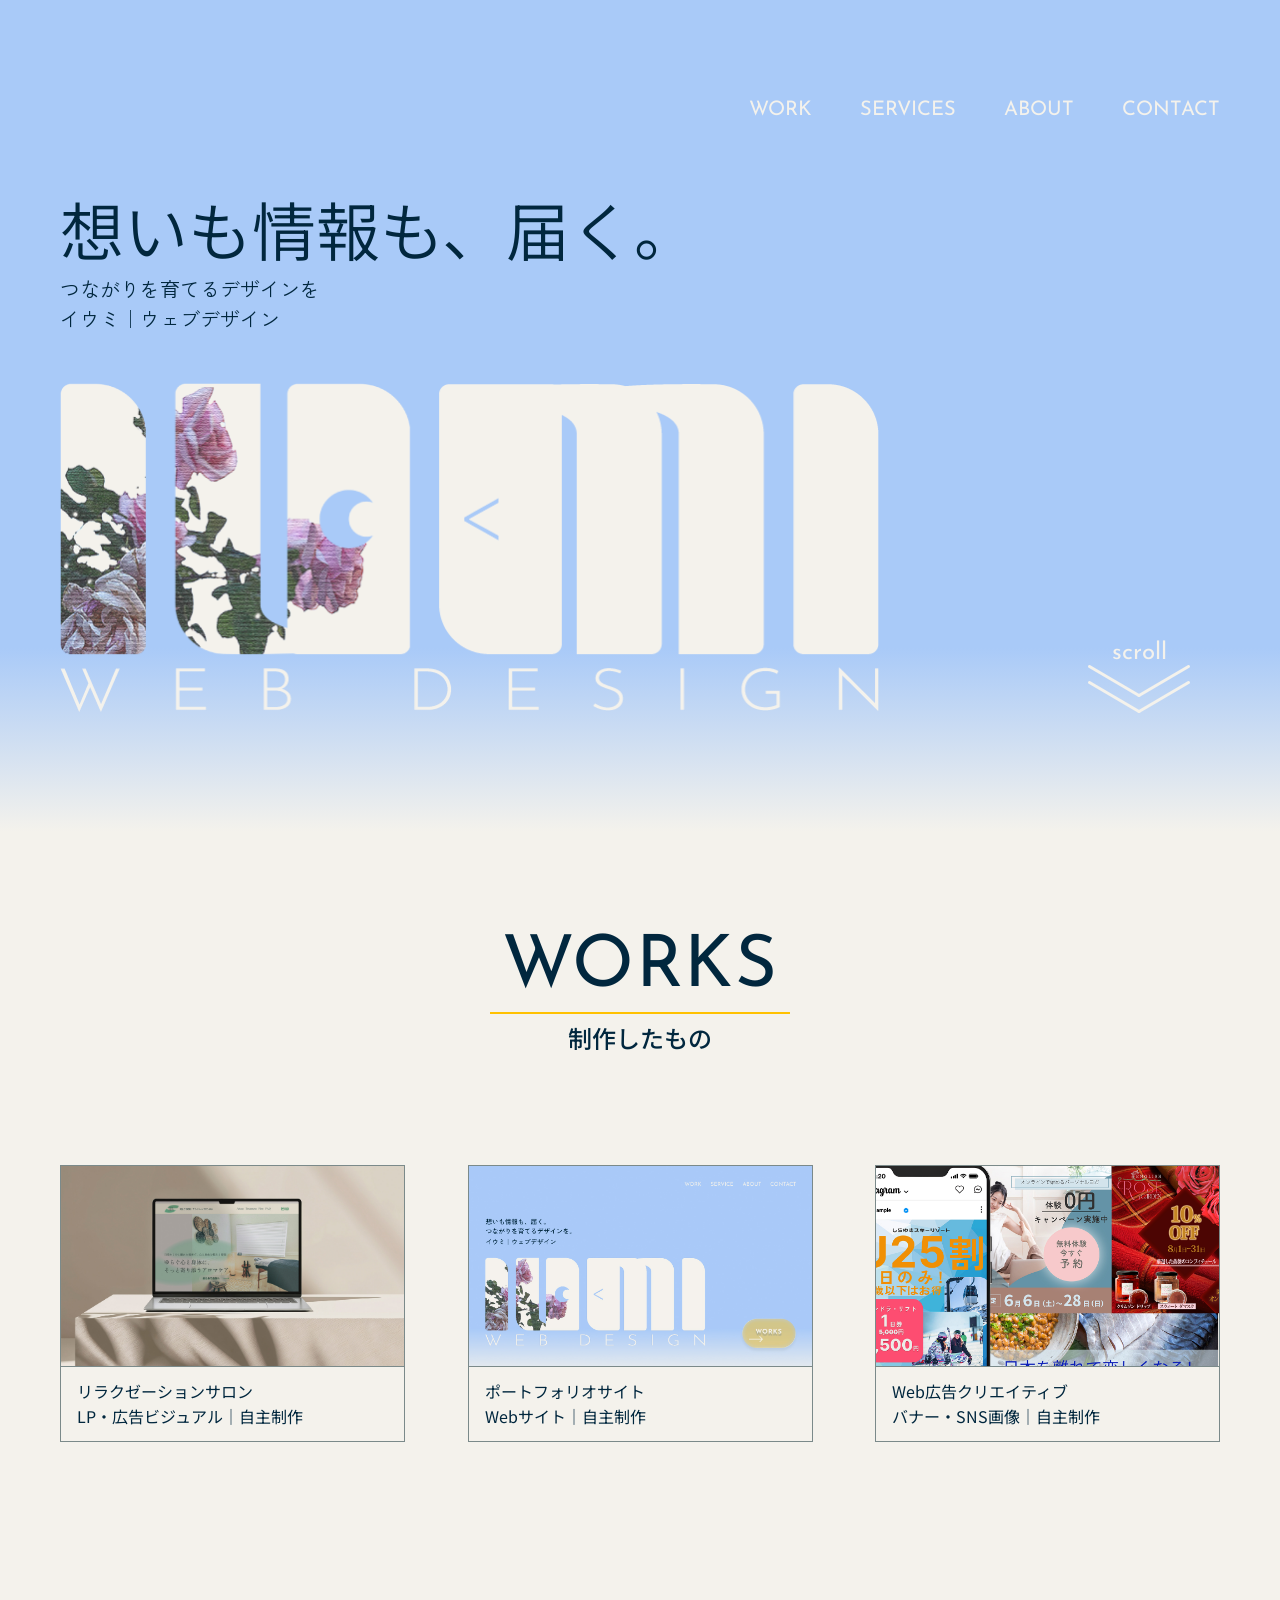
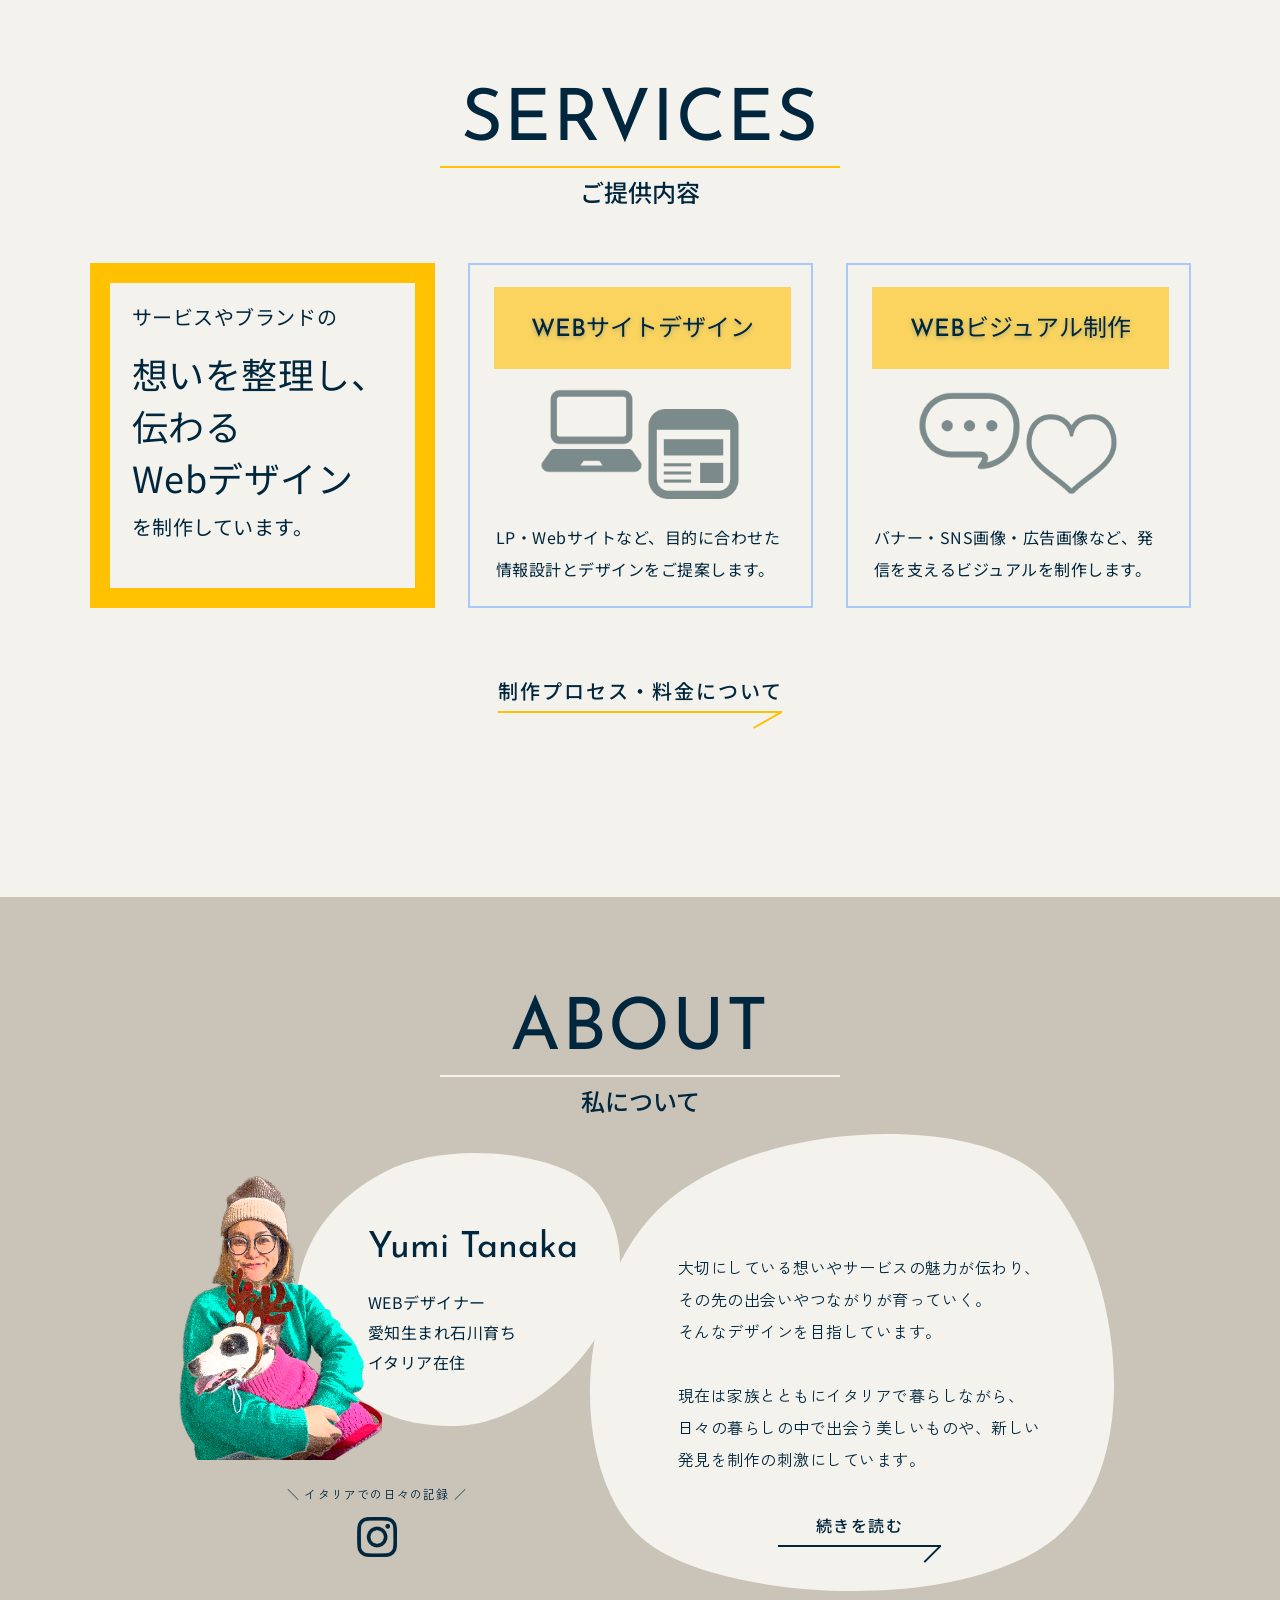
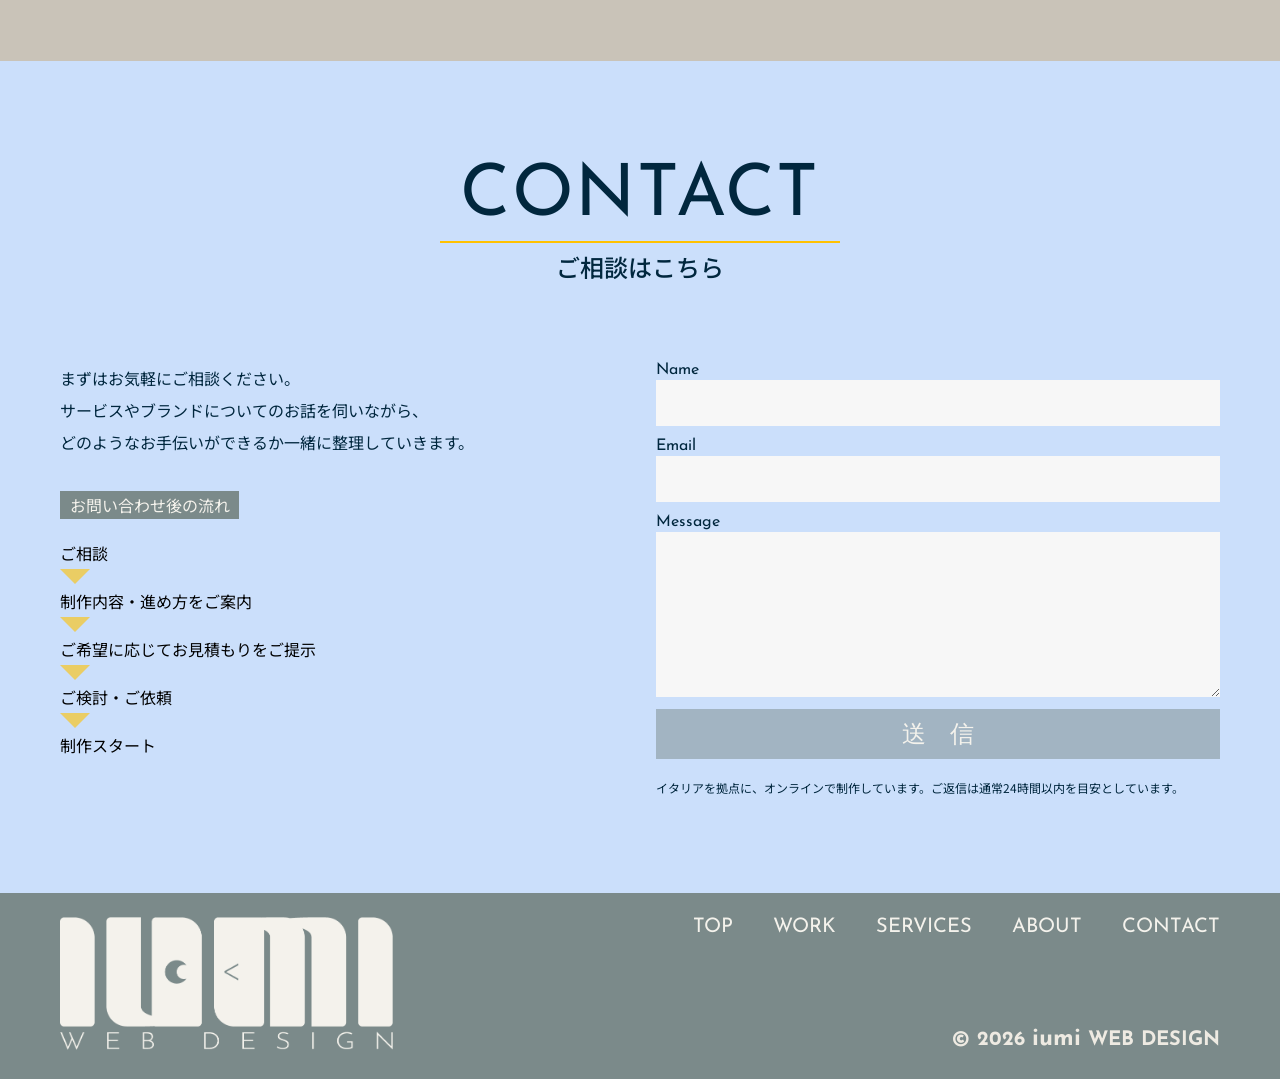
==== commit 7aad5d7f: "Add missing works heading-line class to apply correct rule width Co-authored-by: Cursor <cursoragent" ====
--- a/index.html
+++ b/index.html
@@ -79,7 +79,7 @@
         <div class="container">
           <div class="section-heading section-heading--works">
             <h2 class="section-title">WORKS</h2>
-            <span class="section-heading-line" aria-hidden="true"></span>
+            <span class="section-heading-line section-heading-line--works" aria-hidden="true"></span>
             <p class="section-subtitle">制作したもの</p>
           </div>
 
--- a/styles.css
+++ b/styles.css
@@ -2583,11 +2583,11 @@
     position: relative;
     display: flex;
     justify-content: center;
-    align-items: flex-start;
+    align-items: center;
     width: 100%;
     height: 270px;
     min-height: 270px;
-    padding: 4px 16px 0;
+    padding: 0 16px;
     border: 16px solid var(--color-accent);
     box-sizing: border-box;
     overflow: hidden;
@@ -2597,7 +2597,7 @@
   .services-lead-mobile {
     position: relative;
     z-index: 1;
-    width: 176px;
+    width: 228px;
     margin: 0;
     font-family: var(--font-body);
     font-weight: 400;
@@ -2608,16 +2608,16 @@
 
   .services-lead-mobile .services-lead-sm {
     font-size: 16px;
-    line-height: 48px;
+    line-height: 40px;
   }
 
   .services-lead-mobile .services-lead-lg {
-    font-size: 24px;
+    font-size: 32px;
     line-height: 40px;
   }
 
   .services-lead-mobile .services-lead-sm:last-child {
-    line-height: 40px;
+    line-height: 30px;
   }
 
   .services-lead-mark {
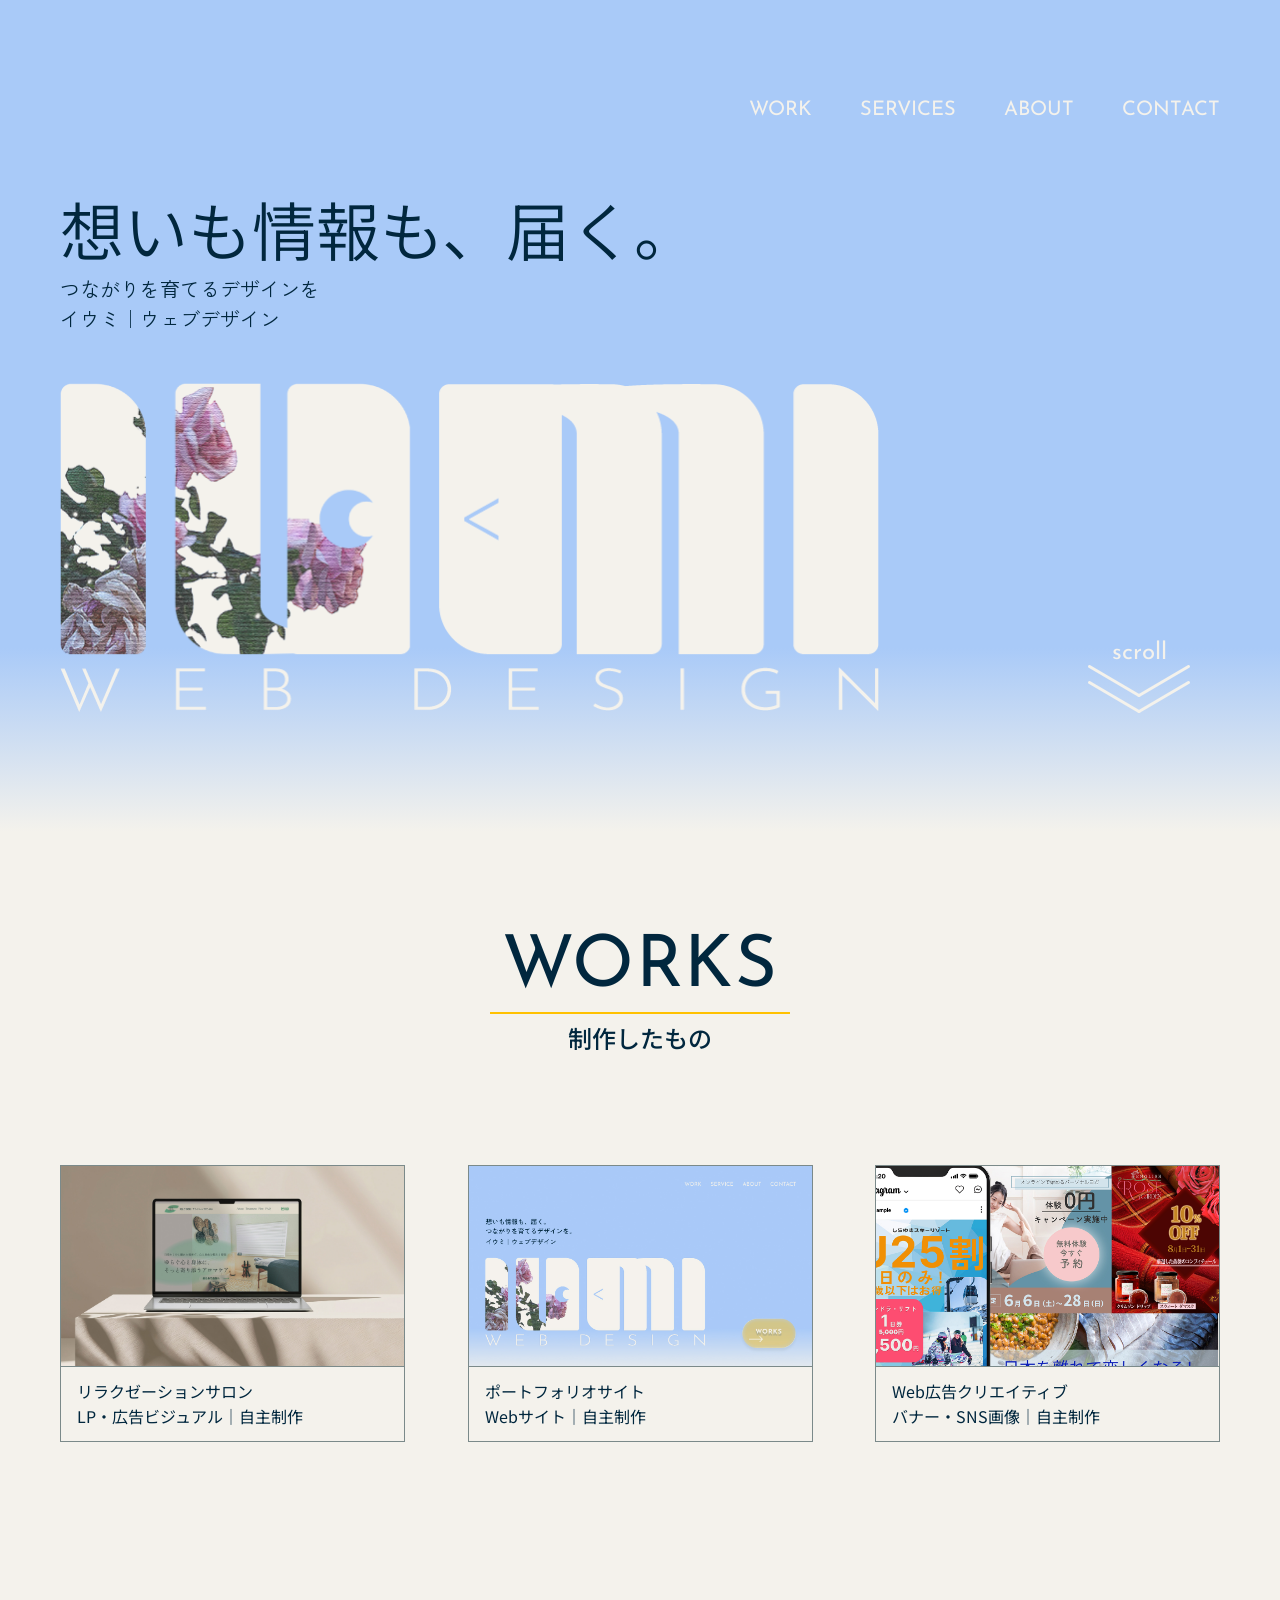
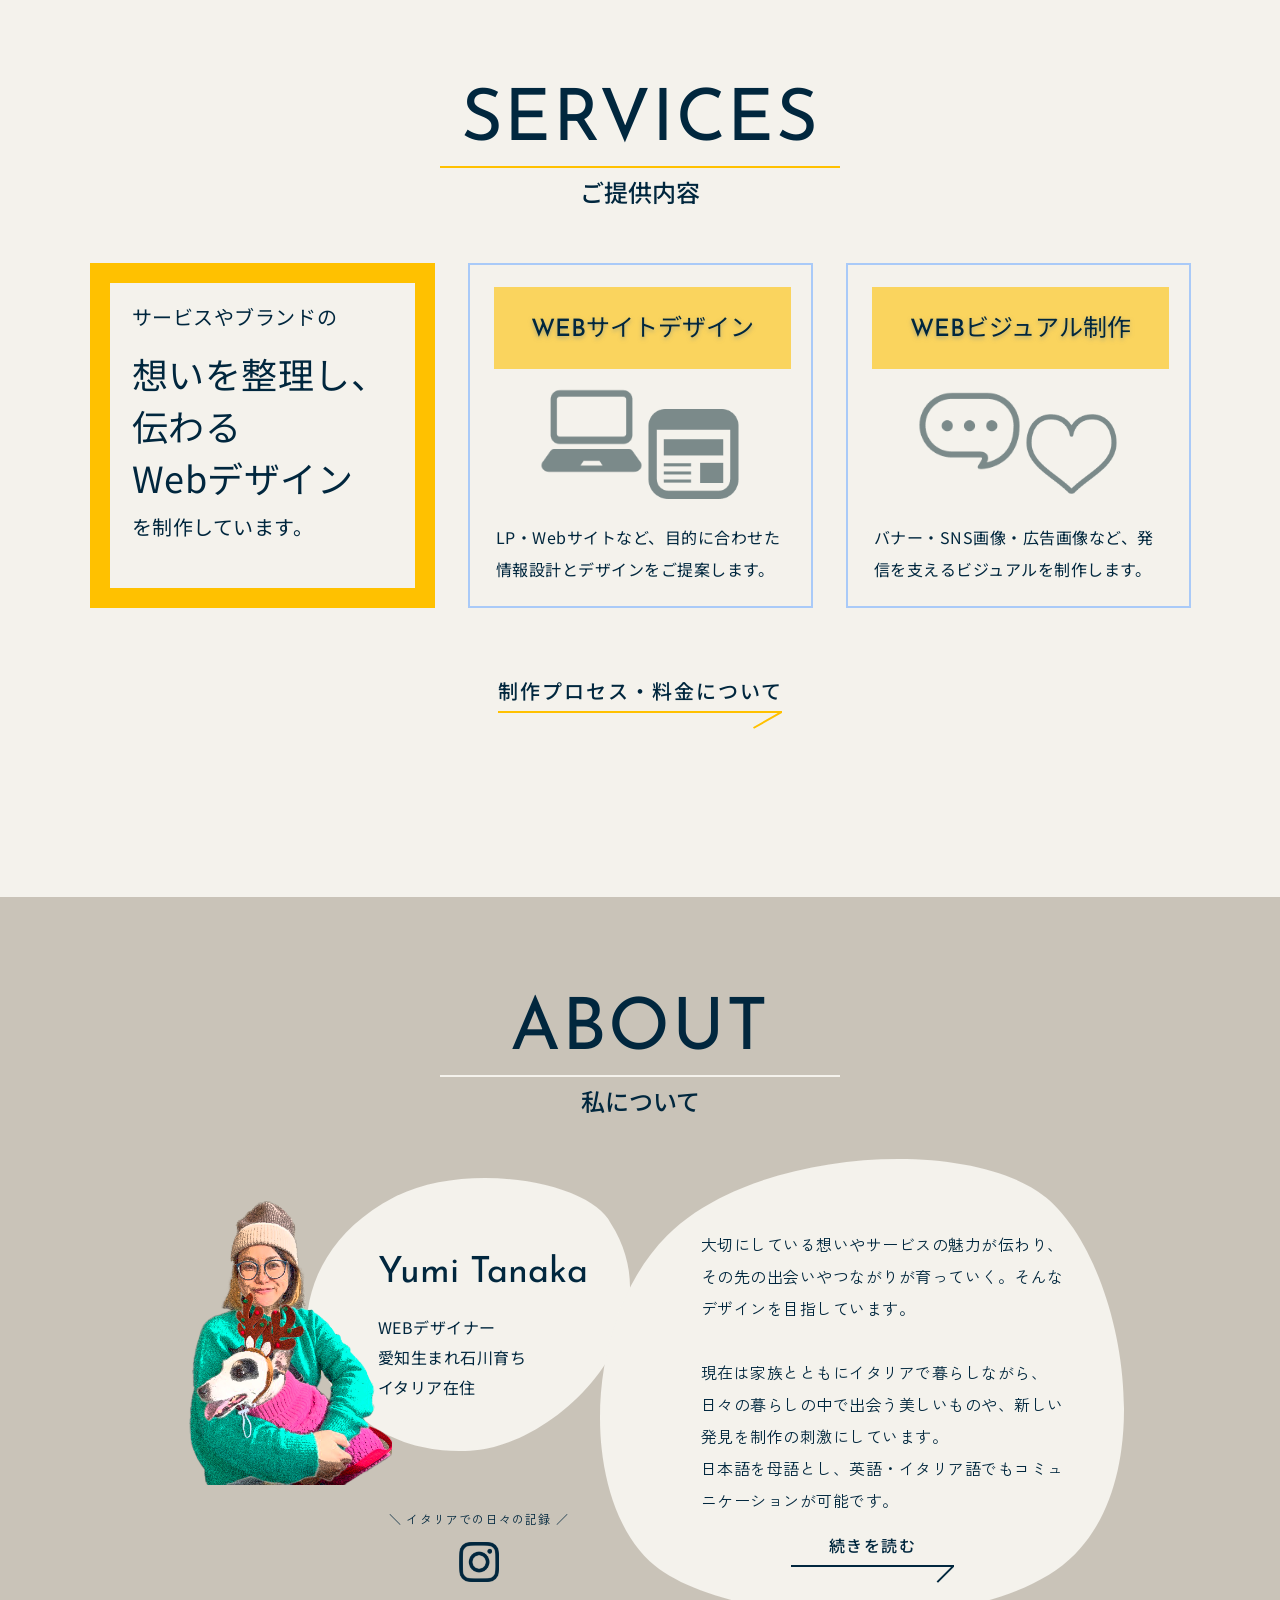
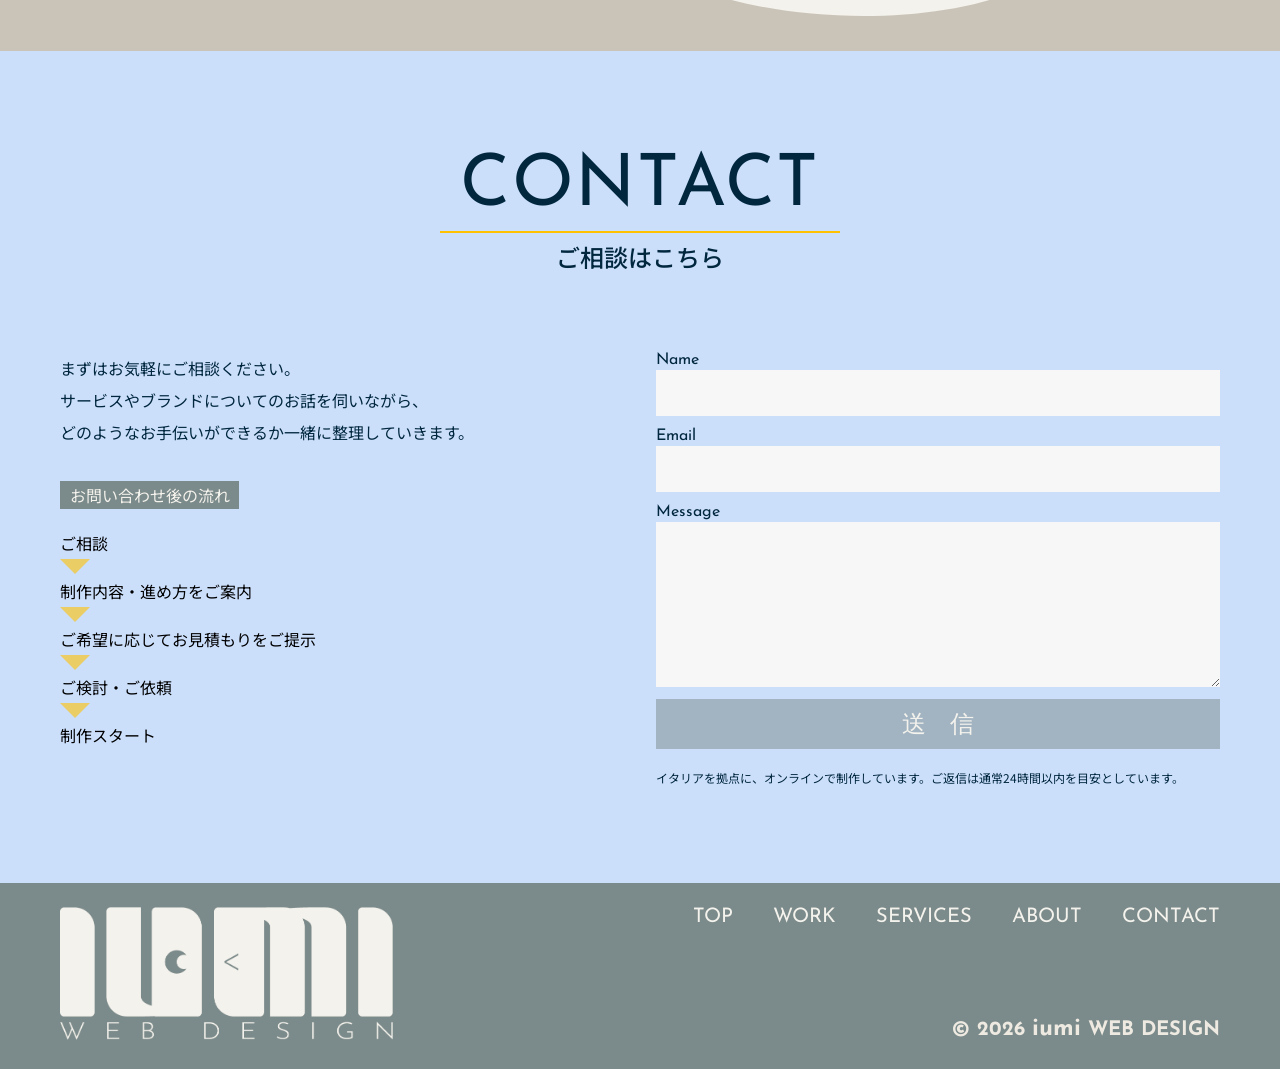
==== commit e1e6cb2c: "Update desktop LP about copy and align profile, body, and Instagram layout to Figma Co-authored-by: " ====
--- a/index.html
+++ b/index.html
@@ -248,12 +248,12 @@
             <div class="about-desktop-intro">
               <img class="about-desktop-frame" src="./assets/images/about-body-frame-desktop.svg?v=4" alt="" aria-hidden="true" />
               <div class="about-desktop-body">
-                <p>大切にしている想いやサービスの魅力が伝わり、その先の出会いやつながりが育っていく。</p>
-                <p>そんなデザインを目指しています。</p>
+                <p>大切にしている想いやサービスの魅力が伝わり、その先の出会いやつながりが育っていく。そんなデザインを目指しています。</p>
                 <p aria-hidden="true">&nbsp;</p>
                 <p>
                   現在は家族とともにイタリアで暮らしながら、日々の暮らしの中で出会う美しいものや、新しい発見を制作の刺激にしています。
                 </p>
+                <p>日本語を母語とし、英語・イタリア語でもコミュニケーションが可能です。</p>
               </div>
               <a class="text-link about-more-link" href="./about.html">
                 <span>続きを読む</span>
@@ -295,12 +295,12 @@
                 aria-hidden="true"
               />
               <div class="about-mobile-body">
-                <p>大切にしている想いやサービスの魅力が伝わり、その先の出会いやつながりが育っていく。</p>
-                <p>そんなデザインを目指しています。</p>
+                <p>大切にしている想いやサービスの魅力が伝わり、その先の出会いやつながりが育っていく。そんなデザインを目指しています。</p>
                 <p aria-hidden="true">&nbsp;</p>
                 <p>
                   現在は家族とともにイタリアで暮らしながら、日々の暮らしの中で出会う美しいものや、新しい発見を制作の刺激にしています。
                 </p>
+                <p>日本語を母語とし、英語・イタリア語でもコミュニケーションが可能です。</p>
               </div>
               <a class="text-link about-more-link" href="./about.html">
                 <span>続きを読む</span>
--- a/styles.css
+++ b/styles.css
@@ -1670,16 +1670,16 @@
     position: relative;
     width: 100%;
     max-width: 1100px;
-    min-height: 520px;
+    min-height: 510px;
     margin: 0 auto;
     padding-bottom: 40px;
   }
 
-  /* io: Figma 1943:446 — left ~89 within 1100 (from 189 in 1280) */
+  /* io: Figma 1943:446 */
   .about-desktop-profile {
     position: absolute;
-    left: 89px;
-    top: 12px;
+    left: 99px;
+    top: 37px;
     width: 441px;
     height: 307px;
   }
@@ -1733,11 +1733,11 @@
     color: var(--color-text-main);
   }
 
-  /* intro: 603-189=414 from profile left → 89+414=503 */
+  /* intro: Figma 1841:910 */
   .about-desktop-intro {
     position: absolute;
-    left: 503px;
-    top: 0;
+    left: 513px;
+    top: 25px;
     width: 509px;
     height: 445px;
     min-height: 445px;
@@ -1756,8 +1756,8 @@
 
   .about-desktop-body {
     position: absolute;
-    left: 85px;
-    top: 110px;
+    left: 98px;
+    top: 62px;
     z-index: 1;
     width: 365px;
     margin: 0;
@@ -1775,8 +1775,8 @@
 
   .about-desktop-intro .about-more-link {
     position: absolute;
-    left: 185px;
-    top: 369px;
+    left: 188px;
+    top: 364px;
     z-index: 1;
     display: flex;
     flex-direction: column;
@@ -1803,11 +1803,11 @@
     visibility: visible;
   }
 
-  /* insta within io: left ~106, top 326 → absolute 89+106 / 12+326 */
+  /* insta within io: Figma 1830:875 */
   .about-insta--desktop {
     position: absolute;
-    left: 195px;
-    top: 338px;
+    left: 297px;
+    top: 363px;
     display: flex;
     flex-direction: column;
     align-items: center;
@@ -2890,19 +2890,19 @@
     left: 0;
     top: -34px;
     width: 370px;
-    height: 525px;
+    height: 590px;
     max-width: none;
     pointer-events: none;
     z-index: 0;
   }
 
-  /* body text: left 51, top 78, 267 wide (Figma 1698:254) */
+  /* body text: updated per Figma */
   .about-mobile-body {
     position: absolute;
-    left: 51px;
-    top: 78px;
+    left: 44px;
+    top: 80px;
     z-index: 1;
-    width: 267px;
+    width: 281px;
     margin: 0;
     font-family: var(--font-zen);
     font-size: 16px;
@@ -2920,7 +2920,7 @@
   .about-mobile-frame .about-more-link {
     position: absolute;
     left: 103px;
-    top: 390px;
+    top: 455px;
     bottom: auto;
     z-index: 2;
     width: 163px;
@@ -2933,13 +2933,13 @@
     line-height: 30px;
   }
 
-  /* insta: ~39px after intro, centered */
+  /* insta: lower placement after intro update */
   .about-insta {
     display: flex;
     flex-direction: column;
     align-items: center;
     width: 184px;
-    margin: 39px auto 0;
+    margin: 96px auto 0;
     gap: 8px;
   }
 
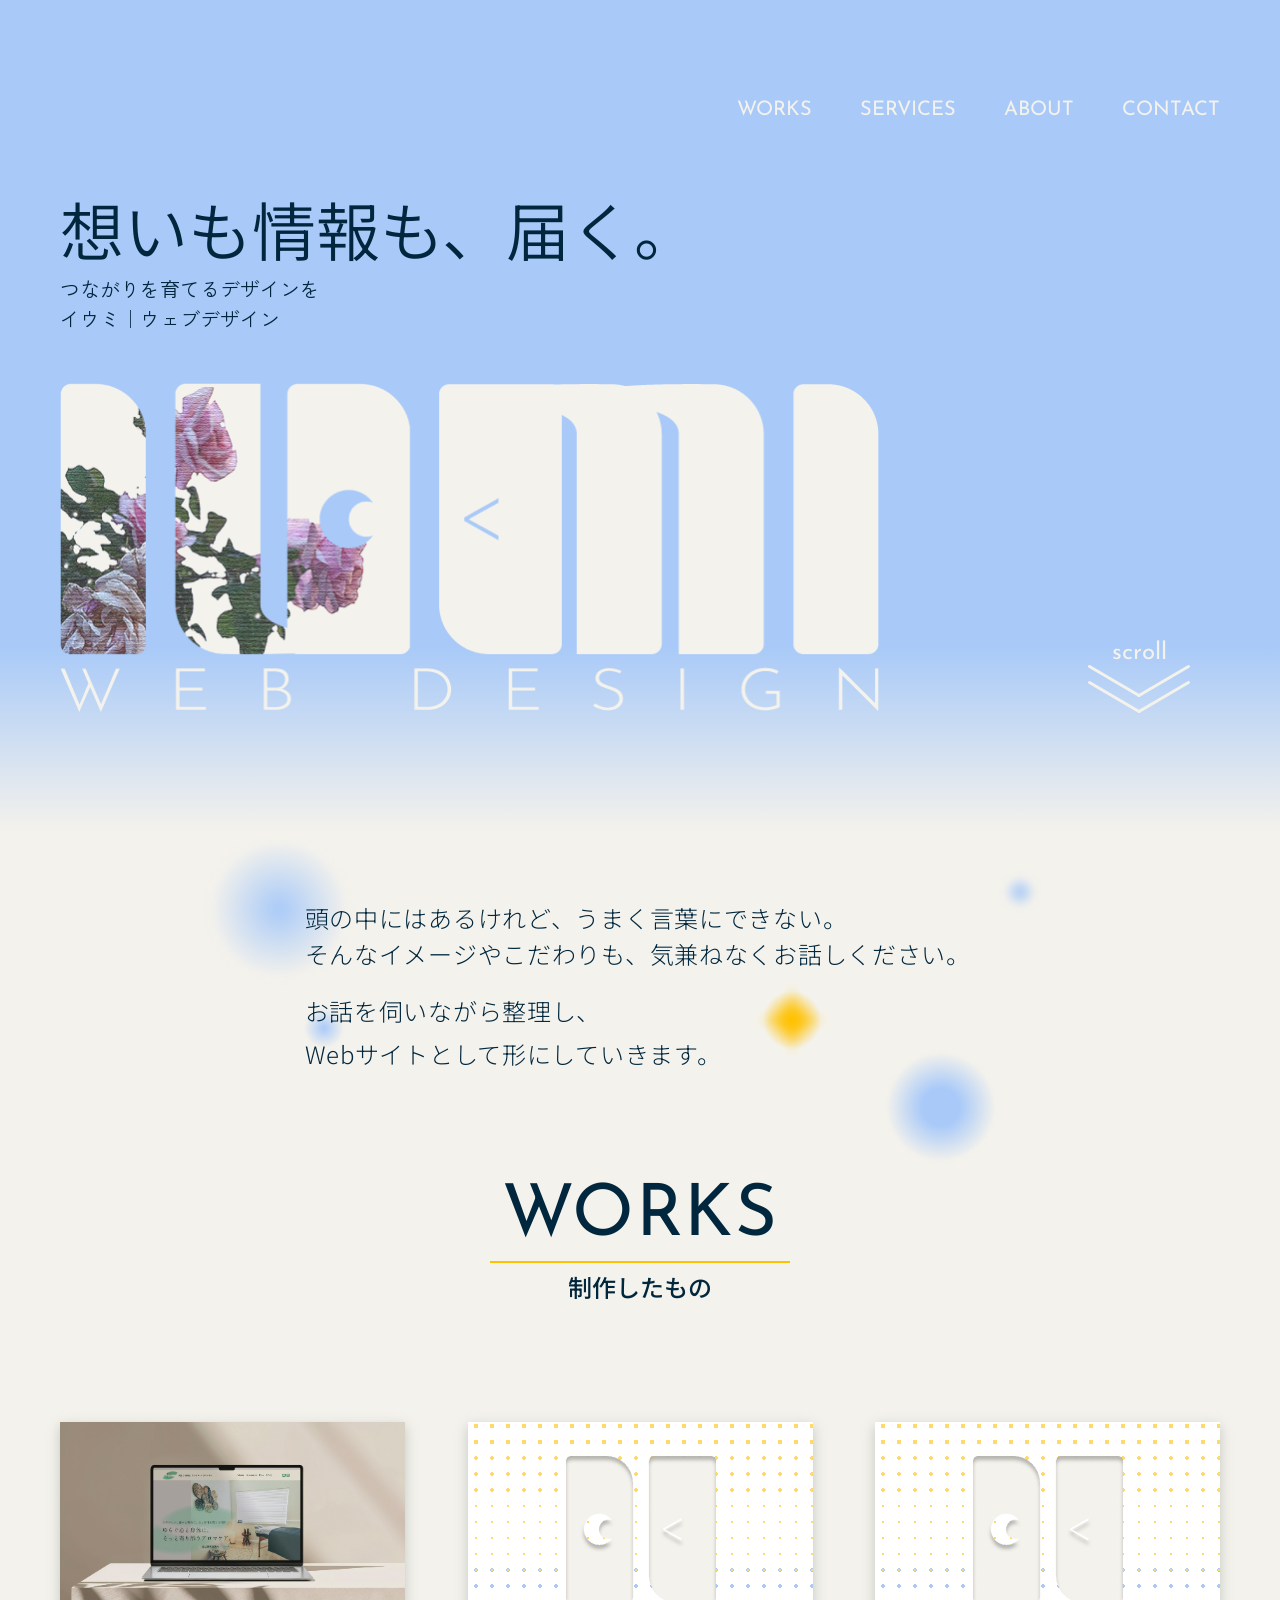
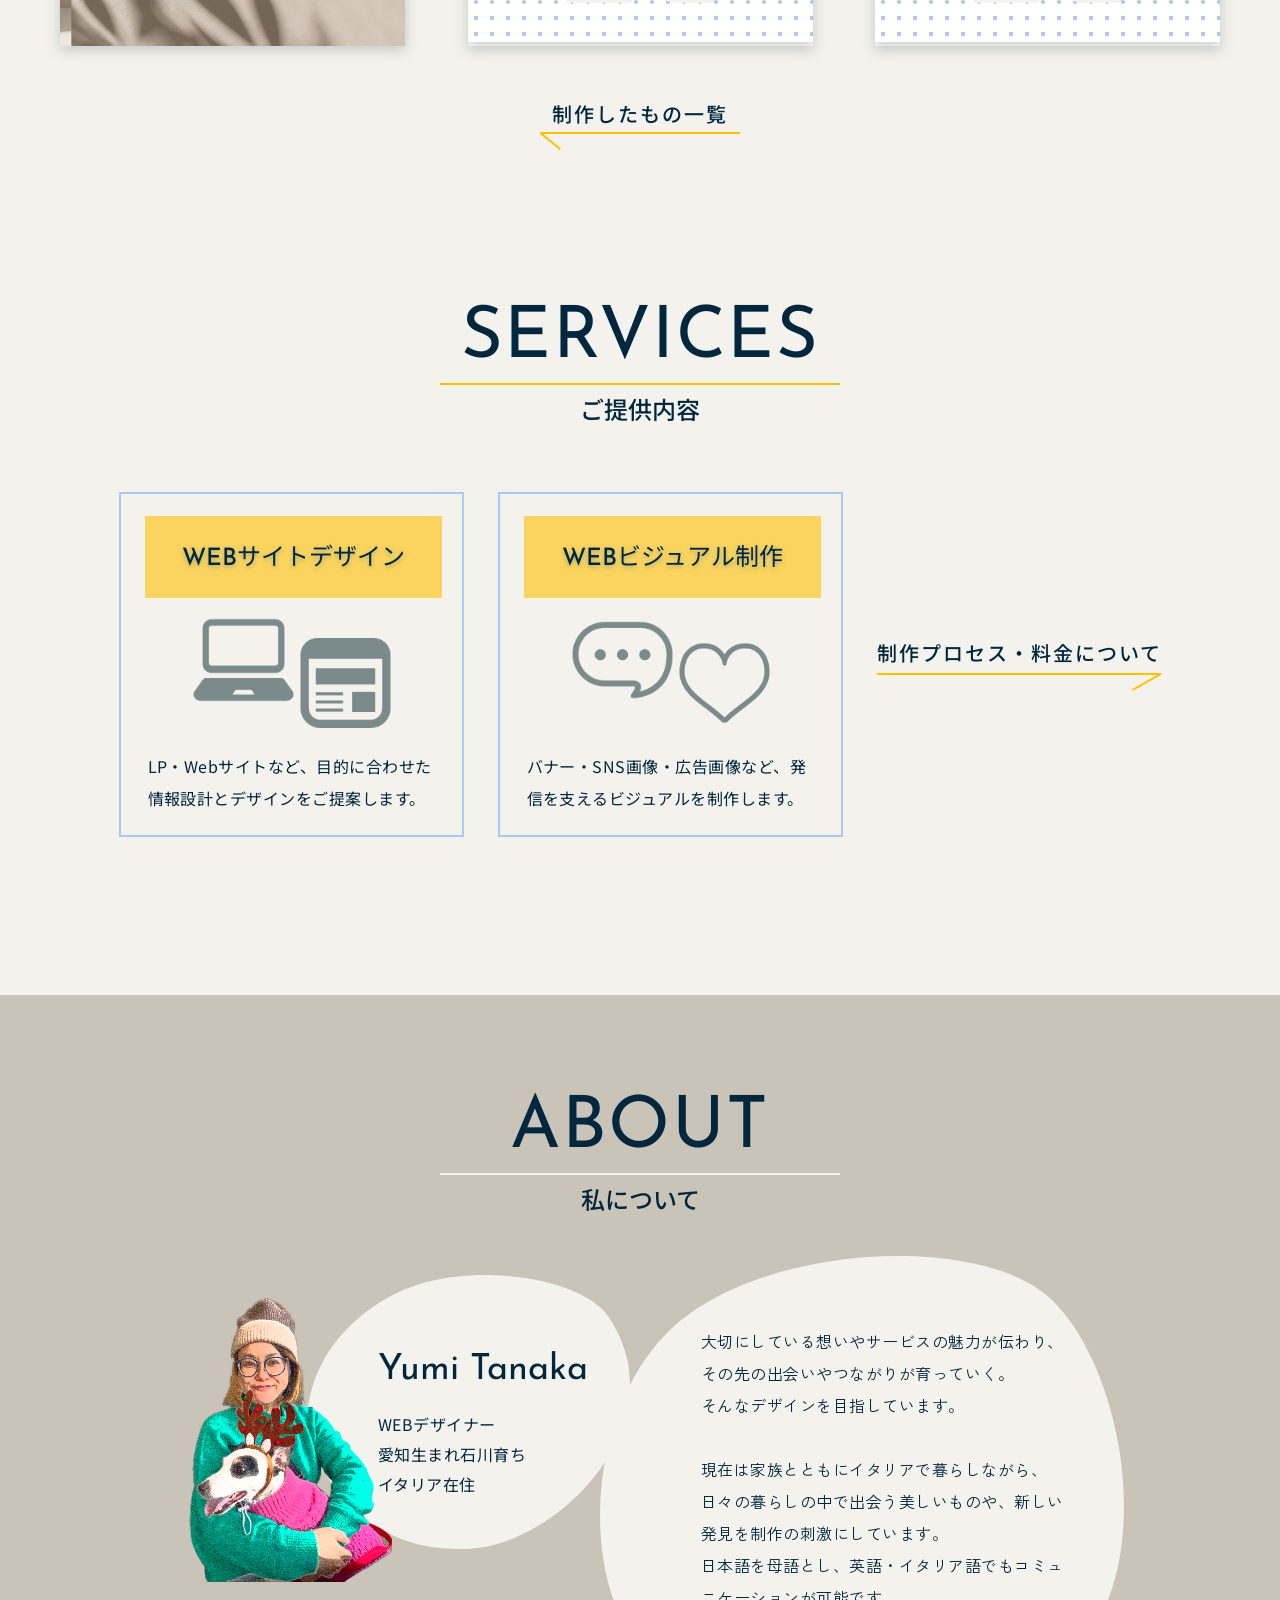
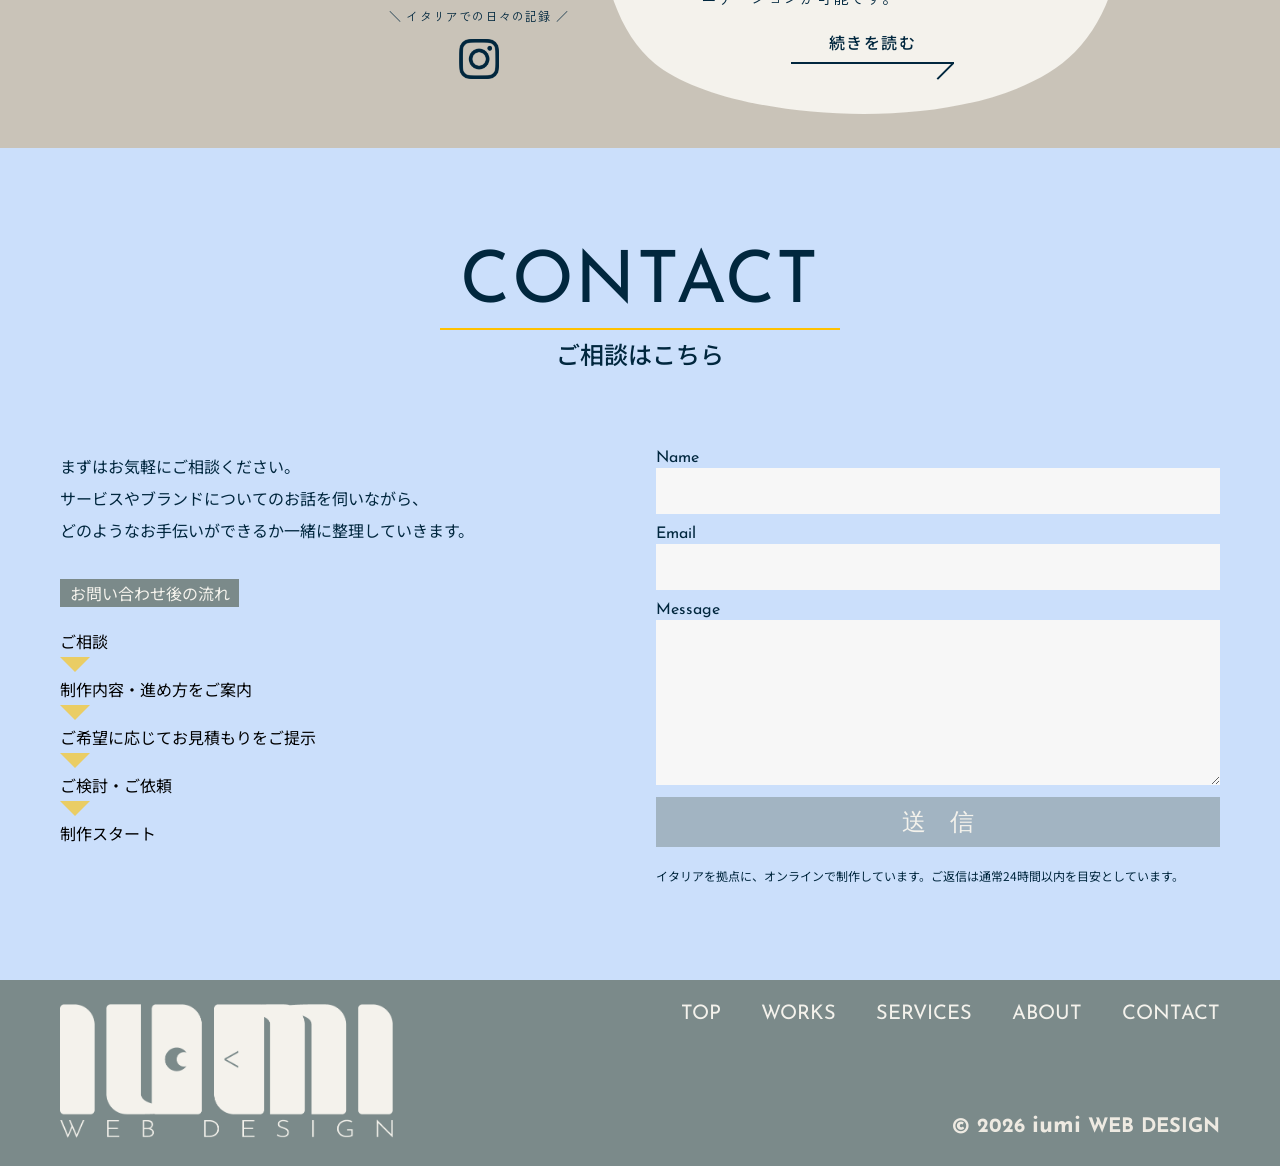
==== commit c00a0afd: "Update LP WORKS and portfolio detail to match latest Figma. Align WORKS thumbnails, message deco, WO" ====
--- a/index.html
+++ b/index.html
@@ -16,7 +16,7 @@
       href="https://fonts.googleapis.com/css2?family=Josefin+Sans:wght@300;400;500;700&family=Noto+Sans+JP:wght@300;350;400;500;700&family=Zen+Kaku+Gothic+New:wght@300;400;500;700&display=swap"
       rel="stylesheet"
     />
-    <link rel="stylesheet" href="./styles.css?v=20260810a" />
+    <link rel="stylesheet" href="./styles.css?v=20260820e" />
   </head>
   <body class="page-home" style="--page-top-bg: #a9caf8; --page-bottom-bg: #7b8a8a;">
     <header class="header">
@@ -31,7 +31,7 @@
         </button>
         <nav id="global-nav" class="nav" aria-label="グローバルナビゲーション">
           <a class="nav-link-top" href="#top">TOP</a>
-          <a href="#works">WORK</a>
+          <a href="#works">WORKS</a>
           <a href="#services">SERVICES</a>
           <a href="#about">ABOUT</a>
           <a href="#contact">CONTACT</a>
@@ -76,6 +76,26 @@
       </section>
 
       <section id="works" class="section section-works">
+        <div class="works-message desktop-only" aria-label="メッセージ">
+          <div class="works-message-stars" aria-hidden="true">
+            <img class="works-message-deco works-message-deco--ellipse-10" src="./assets/images/message-ellipse-c.svg" alt="" />
+            <img class="works-message-deco works-message-deco--ellipse-15" src="./assets/images/message-ellipse-b.svg" alt="" />
+            <img class="works-message-deco works-message-deco--star" src="./assets/images/message-star.svg" alt="" />
+            <img class="works-message-deco works-message-deco--ellipse-16" src="./assets/images/message-ellipse-a.svg" alt="" />
+            <img class="works-message-deco works-message-deco--ellipse-11" src="./assets/images/message-ellipse-d.svg" alt="" />
+          </div>
+          <div class="works-message-inner">
+            <div class="works-message-block">
+              <p>頭の中にはあるけれど、うまく言葉にできない。</p>
+              <p>そんなイメージやこだわりも、気兼ねなくお話しください。</p>
+            </div>
+            <div class="works-message-block">
+              <p><span class="works-message-em">お話</span>を伺いながら整理し、</p>
+              <p>Webサイトとして形にしていきます。</p>
+            </div>
+          </div>
+        </div>
+
         <div class="container">
           <div class="section-heading section-heading--works">
             <h2 class="section-title">WORKS</h2>
@@ -84,39 +104,20 @@
           </div>
 
           <div class="works-grid desktop-only">
-            <a class="work-item work-item--desktop" href="./portfolio.html">
-              <div class="work-item-thumb">
-                <img src="./assets/images/work-lp.png" alt="リラクゼーションサロンLP・広告ビジュアル" />
-              </div>
-              <div class="work-item-caption">
-                <p>
-                  リラクゼーションサロン<br />
-                  LP・広告ビジュアル｜自主制作
-                </p>
-              </div>
+            <a class="work-thumb work-thumb--photo" href="./portfolio.html">
+              <img src="./assets/images/works-thumb-1.jpg" alt="LPファーストビュー・広告ビジュアル" width="345" height="224" />
             </a>
-            <a class="work-item work-item--desktop" href="./memo.html">
-              <div class="work-item-thumb">
-                <img src="./assets/images/work-portfolio.png" alt="ポートフォリオサイト" />
-              </div>
-              <div class="work-item-caption">
-                <p>
-                  ポートフォリオサイト<br />
-                  Webサイト｜自主制作
-                </p>
-              </div>
-            </a>
-            <a class="work-item work-item--desktop" href="./banners.html">
-              <div class="work-item-thumb">
-                <img src="./assets/images/work-banners.png" alt="Web広告クリエイティブ" />
-              </div>
-              <div class="work-item-caption">
-                <p>
-                  Web広告クリエイティブ<br />
-                  バナー・SNS画像｜自主制作
-                </p>
-              </div>
-            </a>
+            <div class="work-thumb work-thumb--placeholder" aria-hidden="true">
+              <img src="./assets/images/works-thumb-placeholder.png" alt="" width="345" height="224" />
+            </div>
+            <div class="work-thumb work-thumb--placeholder" aria-hidden="true">
+              <img src="./assets/images/works-thumb-placeholder.png" alt="" width="345" height="224" />
+            </div>
+          </div>
+
+          <div class="works-list-link desktop-only" aria-label="制作したもの一覧">
+            <span>制作したもの一覧</span>
+            <img src="./assets/images/icon-works-list-arrow.svg" alt="" width="200" height="18" />
           </div>
 
           <div class="works-list mobile-only">
@@ -248,7 +249,8 @@
             <div class="about-desktop-intro">
               <img class="about-desktop-frame" src="./assets/images/about-body-frame-desktop.svg?v=4" alt="" aria-hidden="true" />
               <div class="about-desktop-body">
-                <p>大切にしている想いやサービスの魅力が伝わり、その先の出会いやつながりが育っていく。そんなデザインを目指しています。</p>
+                <p>大切にしている想いやサービスの魅力が伝わり、その先の出会いやつながりが育っていく。</p>
+                <p>そんなデザインを目指しています。</p>
                 <p aria-hidden="true">&nbsp;</p>
                 <p>
                   現在は家族とともにイタリアで暮らしながら、日々の暮らしの中で出会う美しいものや、新しい発見を制作の刺激にしています。
@@ -408,7 +410,7 @@
         <div class="footer-meta">
           <nav class="footer-nav" aria-label="フッターナビゲーション">
             <a href="#top">TOP</a>
-            <a href="#works">WORK</a>
+            <a href="#works">WORKS</a>
             <a href="#services">SERVICES</a>
             <a href="#about">ABOUT</a>
             <a href="#contact">CONTACT</a>
--- a/styles.css
+++ b/styles.css
@@ -458,6 +458,10 @@
 }
 
 /* Works */
+.works-message {
+  display: none;
+}
+
 .section-works {
   background: var(--color-bg-soft);
   padding-bottom: 48px;
@@ -1415,6 +1419,103 @@
     display: none !important;
   }
 
+  .section-hero {
+    background: linear-gradient(180deg, #a9caf8 0%, #a9caf8 77.885%, #f4f2ec 100%);
+  }
+
+  .works-message {
+    position: relative;
+    display: block;
+    width: 100%;
+    max-width: 1280px;
+    height: 224px;
+    margin: 0 auto;
+    overflow: visible;
+  }
+
+  .works-message-stars {
+    position: absolute;
+    left: 50%;
+    top: 38px;
+    width: 804px;
+    height: 243px;
+    transform: translateX(-50%);
+    pointer-events: none;
+  }
+
+  .works-message-deco {
+    position: absolute;
+    display: block;
+    max-width: none;
+  }
+
+  .works-message-deco--ellipse-10 {
+    left: calc(50% - 361px);
+    top: -38px;
+    width: 154px;
+    height: 154px;
+    transform: translateX(-50%);
+  }
+
+  .works-message-deco--ellipse-15 {
+    left: calc(50% - 316px);
+    top: 136px;
+    width: 44px;
+    height: 44px;
+    transform: translateX(-50%);
+  }
+
+  .works-message-deco--star {
+    left: calc(50% + 152px);
+    top: 101px;
+    width: 98px;
+    height: 98px;
+    transform: translateX(-50%);
+  }
+
+  .works-message-deco--ellipse-16 {
+    left: calc(50% + 301px);
+    top: 180px;
+    width: 114px;
+    height: 114px;
+    transform: translateX(-50%);
+  }
+
+  .works-message-deco--ellipse-11 {
+    left: calc(50% + 380px);
+    top: 0;
+    width: 44px;
+    height: 44px;
+    transform: translateX(-50%);
+  }
+
+  .works-message-inner {
+    position: relative;
+    z-index: 1;
+    display: flex;
+    flex-direction: column;
+    gap: 14px;
+    width: 671px;
+    max-width: calc(100% - 80px);
+    margin: 0 auto;
+    padding-top: 68px;
+    text-align: left;
+    font-family: var(--font-body);
+    font-size: 24px;
+    font-weight: 300;
+    line-height: 36px;
+    letter-spacing: 0.72px;
+    color: var(--color-text-main);
+  }
+
+  .works-message-block p {
+    margin: 0;
+  }
+
+  .works-message-em {
+    line-height: 50px;
+  }
+
   .works-grid {
     display: grid;
     grid-template-columns: repeat(3, 345px);
@@ -1424,81 +1525,85 @@
     margin: 0 auto;
   }
 
-  .work-item--desktop {
+  .work-thumb {
+    position: relative;
+    display: block;
+    width: 345px;
+    height: 224px;
+    overflow: hidden;
+    background: #ffffff;
+    box-shadow: 0 4px 12px rgba(123, 138, 138, 0.4);
+    text-decoration: none;
+    color: inherit;
+  }
+
+  .work-thumb--photo img {
+    display: block;
+    width: 100%;
+    height: 100%;
+    object-fit: cover;
+  }
+
+  .work-thumb--placeholder {
+    display: block;
+  }
+
+  .work-thumb--placeholder img {
+    display: block;
+    width: 100%;
+    height: 100%;
+    object-fit: cover;
+  }
+
+  .works-list-link {
     display: flex;
     flex-direction: column;
-    width: 345px;
-    text-decoration: none;
-    color: inherit;
-  }
-
-  .work-item--desktop .work-item-thumb {
-    position: relative;
-    width: 345px;
-    height: 201px;
-    border: 1px solid var(--color-bg-footer);
-    border-bottom: none;
-    overflow: hidden;
-    box-sizing: border-box;
-  }
-
-  .work-item--desktop .work-item-thumb img {
-    width: 100%;
-    height: 100%;
-    object-fit: cover;
-  }
-
-  .work-item--desktop[href="./banners.html"] .work-item-thumb img {
-    position: absolute;
-    width: 127.13%;
-    height: 177.74%;
-    max-width: none;
-    left: -13.42%;
-    top: -8.56%;
-    object-fit: cover;
-  }
-
-  .work-item--desktop .work-item-caption {
-    width: 345px;
-    min-height: 70px;
-    margin-top: 0;
-    padding: 12px 16px;
-    border: 1px solid var(--color-bg-footer);
-    box-sizing: border-box;
-  }
-
-  .work-item--desktop .work-item-caption p {
-    margin: 0;
+    align-items: center;
+    gap: 3px;
+    width: fit-content;
+    margin: 53px auto 0;
+    color: var(--color-text-main);
+  }
+
+  .works-list-link span {
     font-family: var(--font-body);
-    font-size: 16px;
-    font-weight: 400;
-    line-height: 25px;
-    color: var(--color-text-main);
+    font-size: 20px;
+    font-weight: 500;
+    line-height: 30px;
+    letter-spacing: 2px;
+    white-space: nowrap;
+  }
+
+  .works-list-link img {
+    display: block;
+    width: 200px;
+    height: auto;
   }
 
   .section-works .section-heading {
-    margin-bottom: 112px;
+    margin-top: 125px;
+    margin-bottom: 120px;
   }
 
   .section-works {
-    padding-bottom: 144px;
+    padding-top: 0;
+    padding-bottom: 53px;
   }
 
   .section-services {
     padding-top: 100px;
-    padding-bottom: 168px;
+    padding-bottom: 158px;
   }
 
   .services-offers {
-    display: grid;
-    grid-template-columns: repeat(3, 345px);
-    justify-content: space-between;
-    align-items: start;
-    width: 100%;
-    max-width: 1101px;
-    margin: 0 auto;
-    column-gap: 0;
-    row-gap: 68px;
+    display: flex;
+    justify-content: center;
+    align-items: center;
+    gap: 34px;
+    width: 100%;
+    max-width: 1280px;
+    margin: 68px auto 0;
+    flex-wrap: nowrap;
   }
 
   .services-offers .services-offer-frame {
@@ -1506,16 +1611,7 @@
   }
 
   .services-offers .services-lead-box {
-    display: flex;
-    justify-content: center;
-    align-items: flex-start;
-    width: 345px;
-    height: 345px;
-    min-height: 345px;
-    margin: 0;
-    padding: 4px 22px 0;
-    border: 20px solid var(--color-accent);
-    box-sizing: border-box;
+    display: none;
   }
 
   .services-offers .services-lead-box p,
@@ -1633,13 +1729,13 @@
   }
 
   .services-offers .services-process-link {
-    grid-column: 1 / -1;
-    justify-self: center;
+    position: static;
+    flex: 0 0 284px;
     display: flex;
     flex-direction: column;
     align-items: center;
     gap: 5px;
-    width: fit-content;
+    width: 284px;
     margin: 0;
     color: var(--color-text-main);
     text-decoration: none;
@@ -1650,6 +1746,7 @@
     font-weight: 500;
     line-height: 30px;
     letter-spacing: 2px;
+    white-space: nowrap;
   }
 
   .services-offers .services-process-link img {
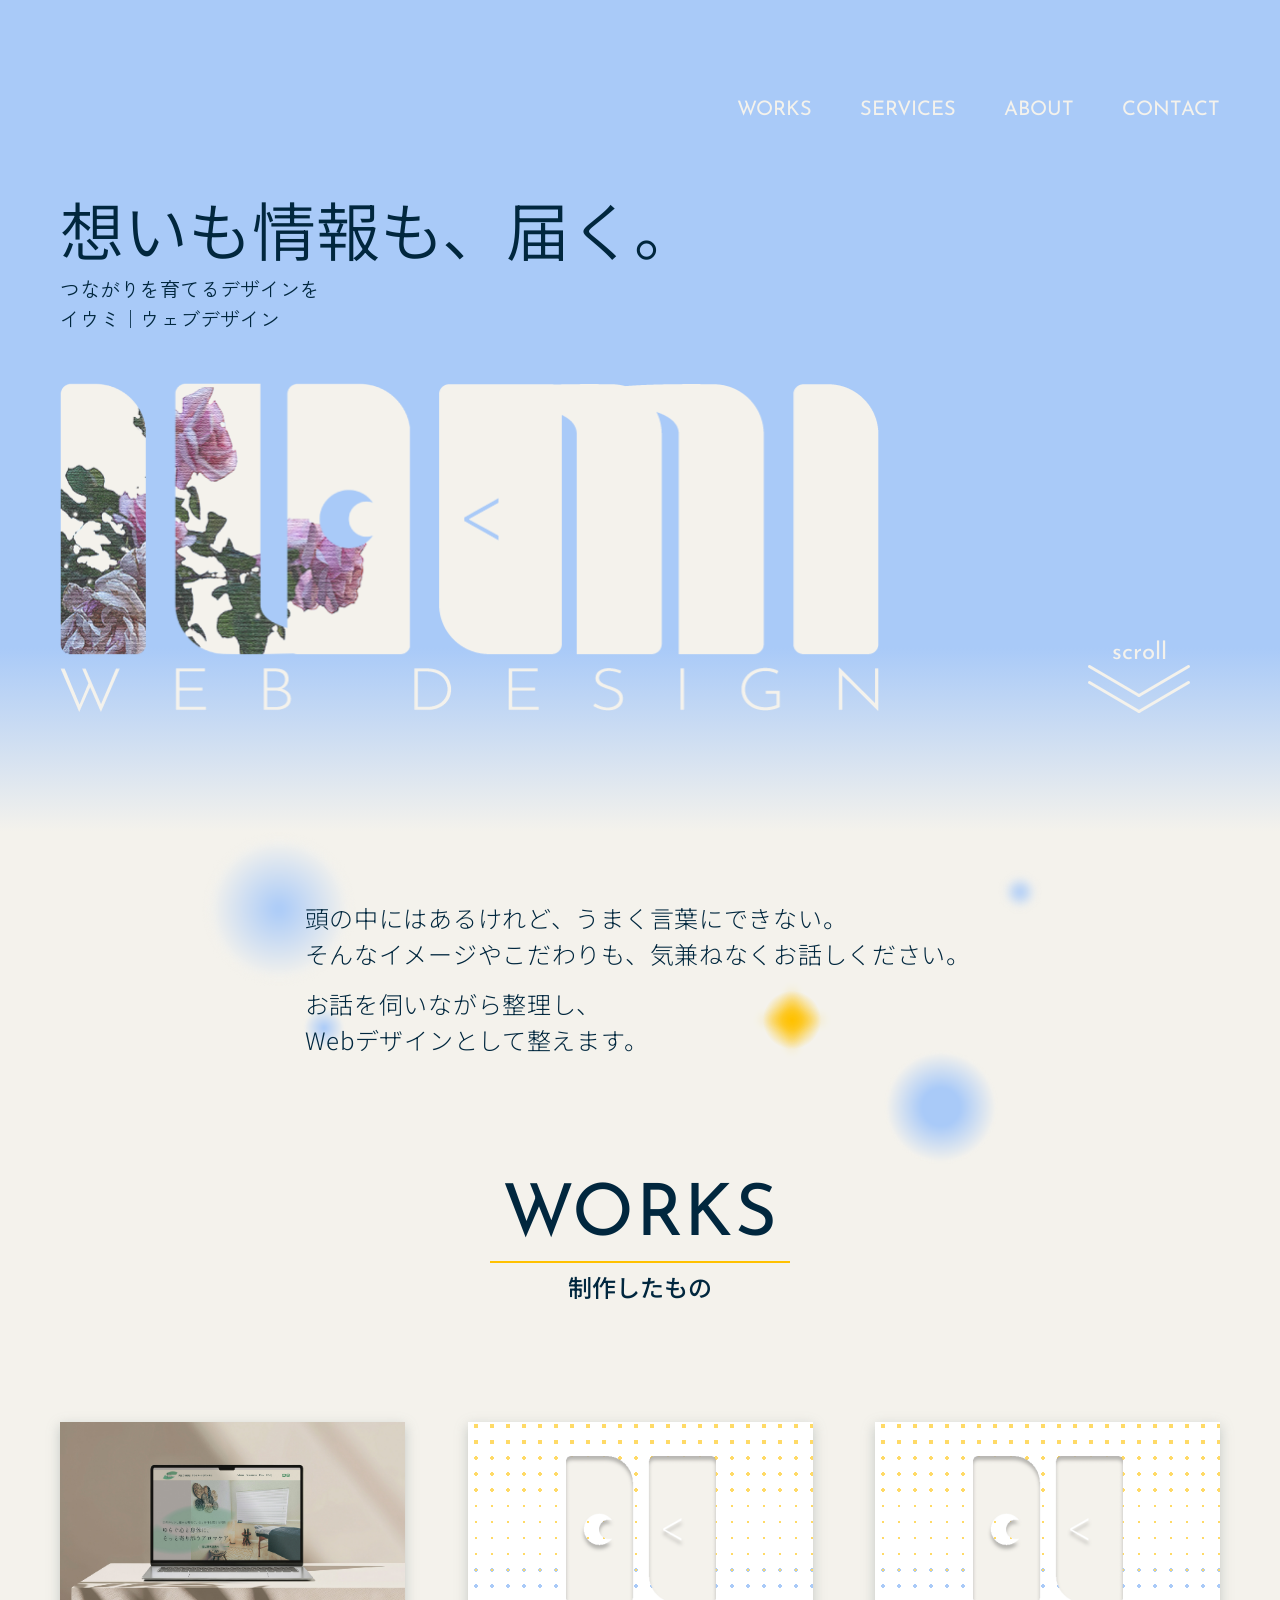
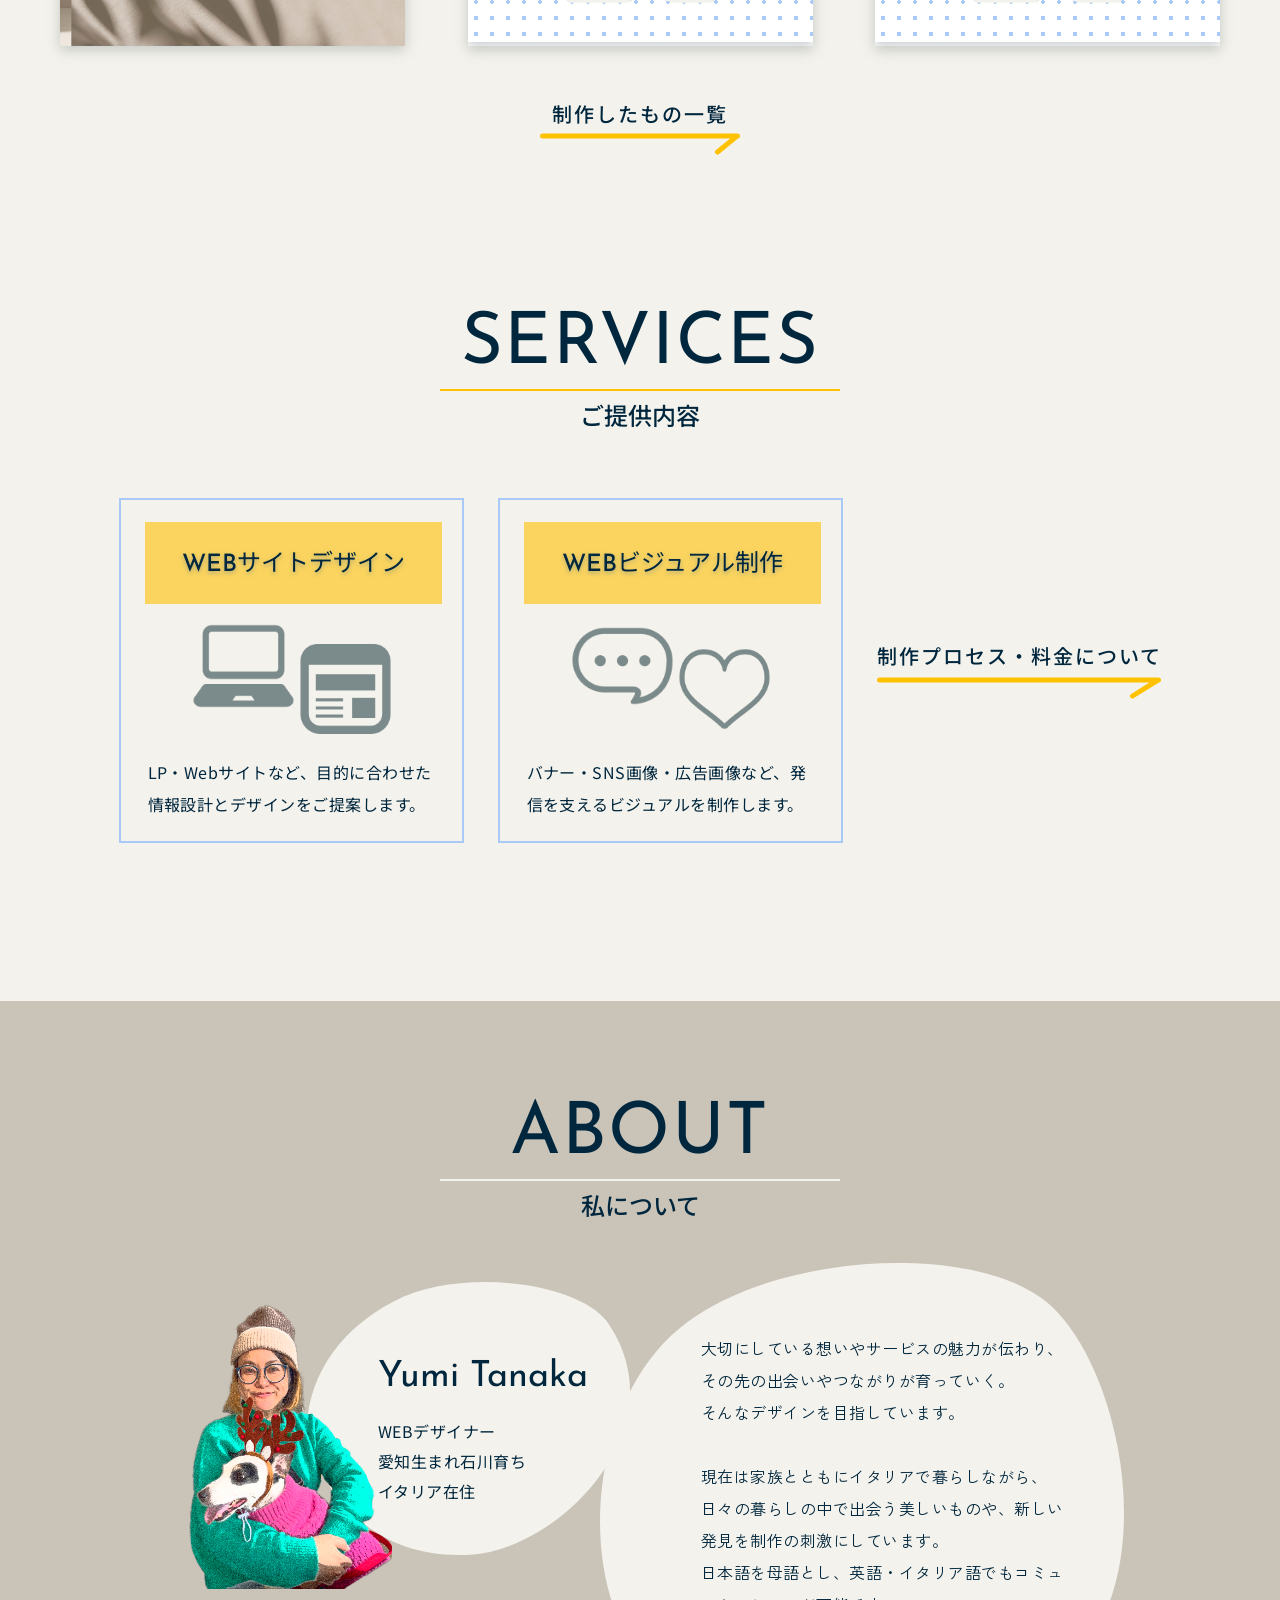
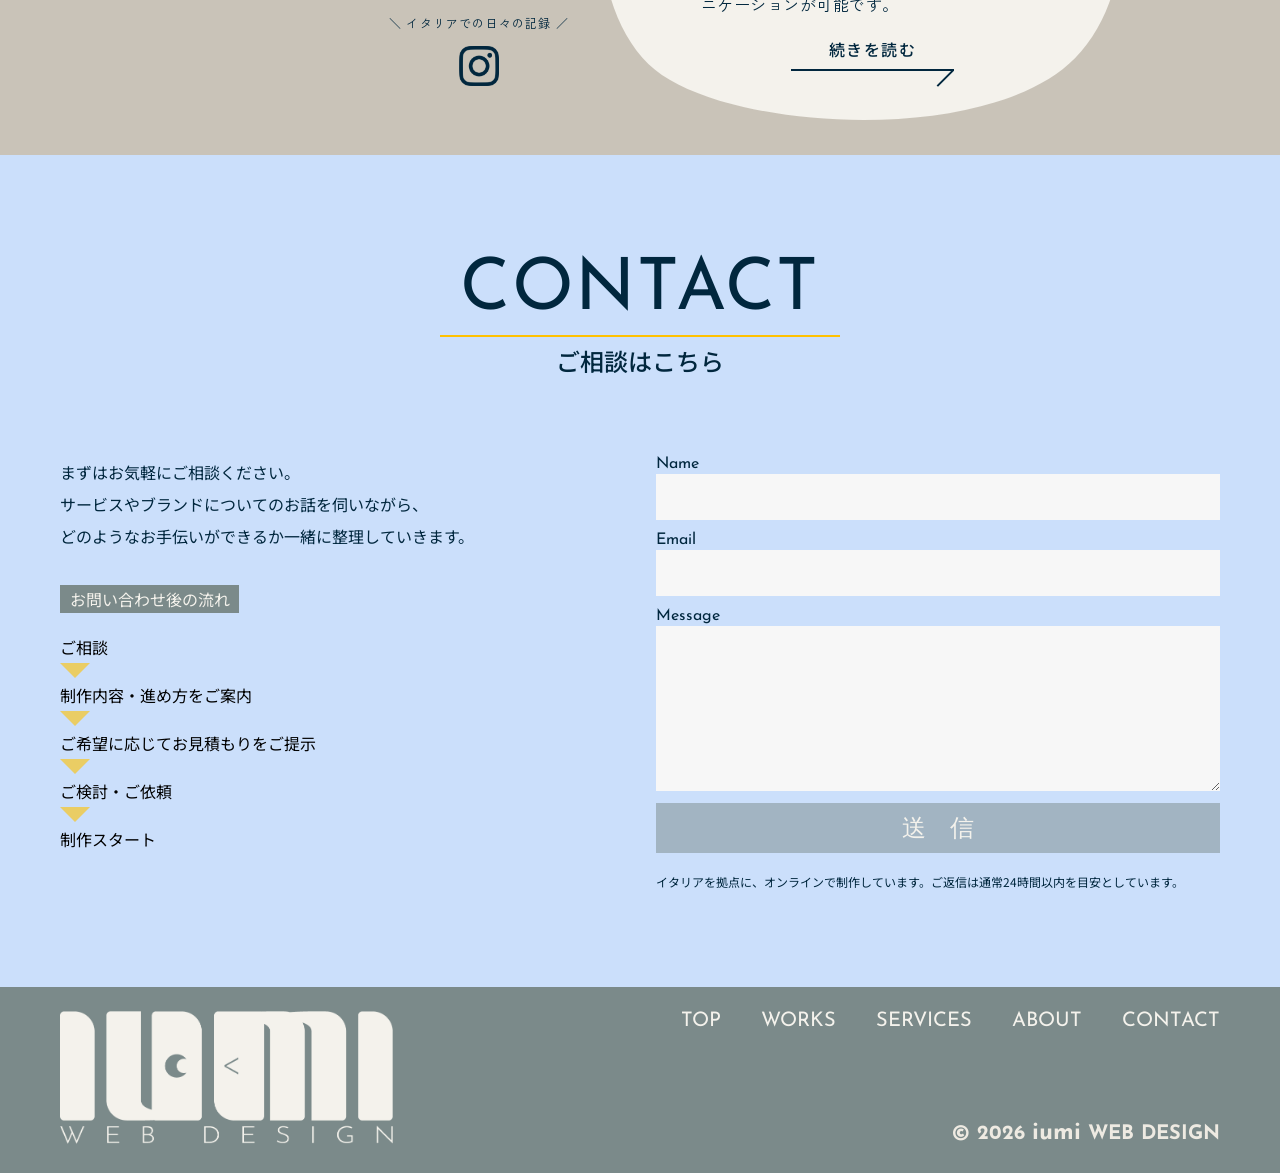
==== commit 55152456: "Refine mobile LP message/SERVICES and thicken text-link arrows. Match mobile message typography and " ====
--- a/index.html
+++ b/index.html
@@ -16,7 +16,7 @@
       href="https://fonts.googleapis.com/css2?family=Josefin+Sans:wght@300;400;500;700&family=Noto+Sans+JP:wght@300;350;400;500;700&family=Zen+Kaku+Gothic+New:wght@300;400;500;700&display=swap"
       rel="stylesheet"
     />
-    <link rel="stylesheet" href="./styles.css?v=20260820e" />
+    <link rel="stylesheet" href="./styles.css?v=20260820l" />
   </head>
   <body class="page-home" style="--page-top-bg: #a9caf8; --page-bottom-bg: #7b8a8a;">
     <header class="header">
@@ -76,23 +76,39 @@
       </section>
 
       <section id="works" class="section section-works">
-        <div class="works-message desktop-only" aria-label="メッセージ">
-          <div class="works-message-stars" aria-hidden="true">
+        <div class="works-message" aria-label="メッセージ">
+          <div class="works-message-stars works-message-stars--desktop desktop-only" aria-hidden="true">
             <img class="works-message-deco works-message-deco--ellipse-10" src="./assets/images/message-ellipse-c.svg" alt="" />
             <img class="works-message-deco works-message-deco--ellipse-15" src="./assets/images/message-ellipse-b.svg" alt="" />
             <img class="works-message-deco works-message-deco--star" src="./assets/images/message-star.svg" alt="" />
             <img class="works-message-deco works-message-deco--ellipse-16" src="./assets/images/message-ellipse-a.svg" alt="" />
             <img class="works-message-deco works-message-deco--ellipse-11" src="./assets/images/message-ellipse-d.svg" alt="" />
           </div>
-          <div class="works-message-inner">
+          <div class="works-message-stars works-message-stars--mobile mobile-only" aria-hidden="true">
+            <img class="works-message-deco works-message-deco--m-ellipse-10" src="./assets/images/message-m-ellipse-10.svg" alt="" />
+            <img class="works-message-deco works-message-deco--m-star" src="./assets/images/message-star.svg" alt="" />
+            <img class="works-message-deco works-message-deco--m-ellipse-11" src="./assets/images/message-m-ellipse-11.svg" alt="" />
+            <img class="works-message-deco works-message-deco--m-ellipse-16" src="./assets/images/message-m-ellipse-16.svg" alt="" />
+            <img class="works-message-deco works-message-deco--m-ellipse-15" src="./assets/images/message-m-ellipse-15.svg" alt="" />
+          </div>
+          <div class="works-message-inner works-message-inner--desktop desktop-only">
             <div class="works-message-block">
               <p>頭の中にはあるけれど、うまく言葉にできない。</p>
               <p>そんなイメージやこだわりも、気兼ねなくお話しください。</p>
             </div>
             <div class="works-message-block">
-              <p><span class="works-message-em">お話</span>を伺いながら整理し、</p>
-              <p>Webサイトとして形にしていきます。</p>
-            </div>
+              <p>お話を伺いながら整理し、</p>
+              <p>Webデザインとして整えます。</p>
+            </div>
+          </div>
+          <div class="works-message-inner works-message-inner--mobile mobile-only">
+            <p>頭の中にはあるけれど、</p>
+            <p>うまく言葉にできない。</p>
+            <p>そんなイメージやこだわりも、</p>
+            <p>気兼ねなくお話しください。</p>
+            <span class="works-message-spacer" aria-hidden="true"></span>
+            <p>お話を伺いながら整理し、</p>
+            <p>Webデザインとして整えます。</p>
           </div>
         </div>
 
@@ -102,8 +118,10 @@
             <span class="section-heading-line section-heading-line--works" aria-hidden="true"></span>
             <p class="section-subtitle">制作したもの</p>
           </div>
-
-          <div class="works-grid desktop-only">
+        </div>
+
+        <div class="works-scroll" aria-label="制作物一覧">
+          <div class="works-grid">
             <a class="work-thumb work-thumb--photo" href="./portfolio.html">
               <img src="./assets/images/works-thumb-1.jpg" alt="LPファーストビュー・広告ビジュアル" width="345" height="224" />
             </a>
@@ -114,46 +132,12 @@
               <img src="./assets/images/works-thumb-placeholder.png" alt="" width="345" height="224" />
             </div>
           </div>
-
-          <div class="works-list-link desktop-only" aria-label="制作したもの一覧">
+        </div>
+
+        <div class="container">
+          <div class="works-list-link" aria-label="制作したもの一覧">
             <span>制作したもの一覧</span>
-            <img src="./assets/images/icon-works-list-arrow.svg" alt="" width="200" height="18" />
-          </div>
-
-          <div class="works-list mobile-only">
-            <a class="work-item" href="./portfolio.html">
-              <div class="work-item-thumb">
-                <img src="./assets/images/work-lp.png" alt="リラクゼーションサロンLP・広告ビジュアル" />
-              </div>
-              <div class="work-item-caption">
-                <p>
-                  リラクゼーションサロン<br />
-                  LP・広告ビジュアル｜自主制作
-                </p>
-              </div>
-            </a>
-            <a class="work-item" href="./memo.html">
-              <div class="work-item-thumb">
-                <img src="./assets/images/work-portfolio.png" alt="ポートフォリオサイト" />
-              </div>
-              <div class="work-item-caption">
-                <p>
-                  ポートフォリオサイト<br />
-                  Webサイト｜自主制作
-                </p>
-              </div>
-            </a>
-            <a class="work-item" href="./banners.html">
-              <div class="work-item-thumb">
-                <img src="./assets/images/work-banners.png" alt="Web広告クリエイティブ" />
-              </div>
-              <div class="work-item-caption">
-                <p>
-                  Web広告クリエイティブ<br />
-                  バナー・SNS画像｜自主制作
-                </p>
-              </div>
-            </a>
+            <img src="./assets/images/icon-works-list-arrow.svg?v=3" alt="" width="200" height="24" />
           </div>
         </div>
       </section>
@@ -218,7 +202,7 @@
 
             <a class="text-link services-process-link" href="./services.html">
               <span>制作プロセス・料金について</span>
-              <img src="./assets/images/icon-text-arrow.svg" alt="" />
+              <img src="./assets/images/icon-text-arrow.svg?v=3" alt="" />
             </a>
           </div>
         </div>
--- a/styles.css
+++ b/styles.css
@@ -1521,8 +1521,13 @@
     grid-template-columns: repeat(3, 345px);
     justify-content: space-between;
     gap: 0;
+    width: min(100% - 120px, 1160px);
     max-width: 1160px;
     margin: 0 auto;
+  }
+
+  .works-scroll {
+    display: contents;
   }
 
   .work-thumb {
@@ -2572,8 +2577,8 @@
   }
 
   .section-works {
-    padding: 100px 0 80px;
-    overflow: hidden;
+    padding: 0 0 62px;
+    overflow: visible;
     background: var(--color-bg-soft);
   }
 
@@ -2581,76 +2586,205 @@
     padding-inline: 24px;
   }
 
+  .works-message {
+    position: relative;
+    display: block;
+    width: 100%;
+    max-width: 393px;
+    min-height: 370px;
+    margin: 0 auto;
+    padding: 0;
+    box-sizing: border-box;
+    overflow: visible;
+  }
+
+  .works-message-stars--mobile {
+    position: absolute;
+    left: 24px;
+    top: 53px;
+    width: 325px;
+    height: 317px;
+    transform: none;
+    pointer-events: none;
+    z-index: 0;
+  }
+
+  .works-message-stars--mobile .works-message-deco {
+    position: absolute;
+    display: block;
+    max-width: none;
+    object-fit: contain;
+  }
+
+  /* Figma stars frame: node size + blur overflow inset */
+  .works-message-deco--m-ellipse-10 {
+    left: -43px;
+    top: -35px;
+    width: 134px;
+    height: 134px;
+    transform: none;
+  }
+
+  .works-message-deco--m-star {
+    left: 190px;
+    top: -8px;
+    width: 101px;
+    height: 101px;
+    transform: none;
+  }
+
+  .works-message-deco--m-ellipse-11 {
+    left: 279px;
+    top: 179px;
+    width: 68px;
+    height: 68px;
+    transform: none;
+  }
+
+  .works-message-deco--m-ellipse-16 {
+    left: 81px;
+    top: 174px;
+    width: 41px;
+    height: 41px;
+    transform: none;
+  }
+
+  .works-message-deco--m-ellipse-15 {
+    left: 189px;
+    top: 269px;
+    width: 52px;
+    height: 52px;
+    transform: none;
+  }
+
+  .works-message-inner--mobile {
+    position: absolute;
+    left: 52px;
+    top: 86px;
+    z-index: 1;
+    display: flex !important;
+    flex-direction: column;
+    width: 289px;
+    max-width: calc(100% - 104px);
+    margin: 0;
+    padding: 0;
+    text-align: left;
+    font-family: var(--font-body);
+    font-size: 20px;
+    font-weight: 350;
+    line-height: 40px;
+    letter-spacing: 0.6px;
+    color: var(--color-text-main);
+  }
+
+  .works-message-inner--mobile p {
+    margin: 0;
+    font-size: 20px;
+    line-height: 40px;
+  }
+
+  .works-message-spacer {
+    display: block;
+    height: 40px;
+  }
+
   .section-works .section-heading {
-    margin-bottom: 96px;
+    margin-top: 80px;
+    margin-bottom: 83px;
   }
 
   .section-works .section-title {
     font-size: 44px;
   }
 
-  .works-list {
-    display: flex !important;
-    flex-direction: column;
-    gap: 54px;
-    width: 100%;
-    max-width: 345px;
-    margin: 0 auto;
-  }
-
-  .work-item {
+  .section-heading-line--works {
+    max-width: 172px;
+    height: 2px;
+    margin-top: -2px;
+  }
+
+  .section-works .section-subtitle {
+    margin-top: 3px;
+    font-size: 16px;
+  }
+
+  .works-scroll {
     display: block;
     width: 100%;
+    overflow-x: auto;
+    overflow-y: hidden;
+    -webkit-overflow-scrolling: touch;
+    scrollbar-width: none;
+    scroll-snap-type: x mandatory;
+  }
+
+  .works-scroll::-webkit-scrollbar {
+    display: none;
+  }
+
+  .works-grid {
+    display: flex;
+    flex-direction: row;
+    flex-wrap: nowrap;
+    align-items: stretch;
+    gap: 24px;
+    width: max-content;
+    max-width: none;
+    margin: 0;
+    padding: 0 21px 8px;
+    box-sizing: content-box;
+  }
+
+  .work-thumb {
+    position: relative;
+    display: block;
+    flex: 0 0 345px;
+    width: 345px;
+    height: 224px;
+    overflow: hidden;
+    background: #ffffff;
+    box-shadow: 0 4px 12px rgba(123, 138, 138, 0.4);
+    text-decoration: none;
     color: inherit;
-    text-decoration: none;
-  }
-
-  .work-item-thumb {
-    position: relative;
-    width: 100%;
-    height: 201px;
-    border: 1px solid var(--color-bg-footer);
-    border-bottom: none;
-    box-sizing: border-box;
-    overflow: hidden;
-  }
-
-  .work-item-thumb img {
+    scroll-snap-align: start;
+  }
+
+  .work-thumb--photo img,
+  .work-thumb--placeholder img {
     display: block;
     width: 100%;
     height: 100%;
     object-fit: cover;
   }
 
-  .work-item[href="./banners.html"] .work-item-thumb img {
-    position: absolute;
-    width: 127.13%;
-    height: 177.74%;
-    max-width: none;
-    left: -13.42%;
-    top: -8.56%;
-    object-fit: cover;
-    transform: none;
-  }
-
-  .work-item-caption {
+  .works-list-link {
     display: flex;
+    flex-direction: column;
     align-items: center;
-    width: 100%;
-    min-height: 70px;
-    margin-top: 0;
-    padding: 12px 16px;
-    border: 1px solid var(--color-bg-footer);
-    box-sizing: border-box;
-  }
-
-  .work-item-caption p {
-    margin: 0;
+    gap: 3px;
+    width: fit-content;
+    margin: 80px auto 0;
+    color: var(--color-text-main);
+  }
+
+  .works-list-link span {
     font-family: var(--font-body);
-    font-size: 16px;
-    font-weight: 400;
-    line-height: 25px;
-    color: var(--color-text-main);
+    font-size: 20px;
+    font-weight: 500;
+    line-height: 30px;
+    letter-spacing: 2px;
+    white-space: nowrap;
+  }
+
+  .works-list-link img {
+    display: block;
+    width: 200px;
+    height: auto;
+  }
+
+  .works-list,
+  .work-item {
+    display: none !important;
   }
 
   .section-services {
@@ -2663,13 +2797,24 @@
   }
 
   .section-services .section-heading {
-    margin-bottom: 89px;
+    margin-bottom: 46px;
   }
 
   .section-services .section-title {
     font-size: 44px;
   }
 
+  .section-heading-line--services {
+    max-width: 230px;
+    height: 3px;
+    margin-top: -3px;
+  }
+
+  .section-services .section-subtitle {
+    margin-top: 1px;
+    font-size: 16px;
+  }
+
   .services-offers {
     width: 100%;
     max-width: 345px;
@@ -2677,61 +2822,12 @@
   }
 
   .services-lead-box {
-    position: relative;
-    display: flex;
-    justify-content: center;
-    align-items: center;
-    width: 100%;
-    height: 270px;
-    min-height: 270px;
-    padding: 0 16px;
-    border: 16px solid var(--color-accent);
-    box-sizing: border-box;
-    overflow: hidden;
-  }
-
-  .services-lead-box p,
-  .services-lead-mobile {
-    position: relative;
-    z-index: 1;
-    width: 228px;
-    margin: 0;
-    font-family: var(--font-body);
-    font-weight: 400;
-    letter-spacing: 0.32px;
-    color: var(--color-text-main);
-    text-align: left;
-  }
-
-  .services-lead-mobile .services-lead-sm {
-    font-size: 16px;
-    line-height: 40px;
-  }
-
-  .services-lead-mobile .services-lead-lg {
-    font-size: 32px;
-    line-height: 40px;
-  }
-
-  .services-lead-mobile .services-lead-sm:last-child {
-    line-height: 30px;
-  }
-
-  .services-lead-mark {
-    display: none;
-  }
-
-  .services-lead-mark::before {
-    content: none;
-  }
-
-  .services-lead-box::after {
-    display: none;
+    display: none !important;
   }
 
   .services-offer-frame {
     width: 100%;
-    margin-top: 45px;
+    margin-top: 0;
     padding: 0;
     border: 0;
     display: flex;
@@ -2833,6 +2929,10 @@
     margin: 56px auto 0;
     color: var(--color-text-main);
     text-decoration: none;
+  }
+
+  .services-process-link {
+    margin-top: 73px;
   }
 
   .text-link span {
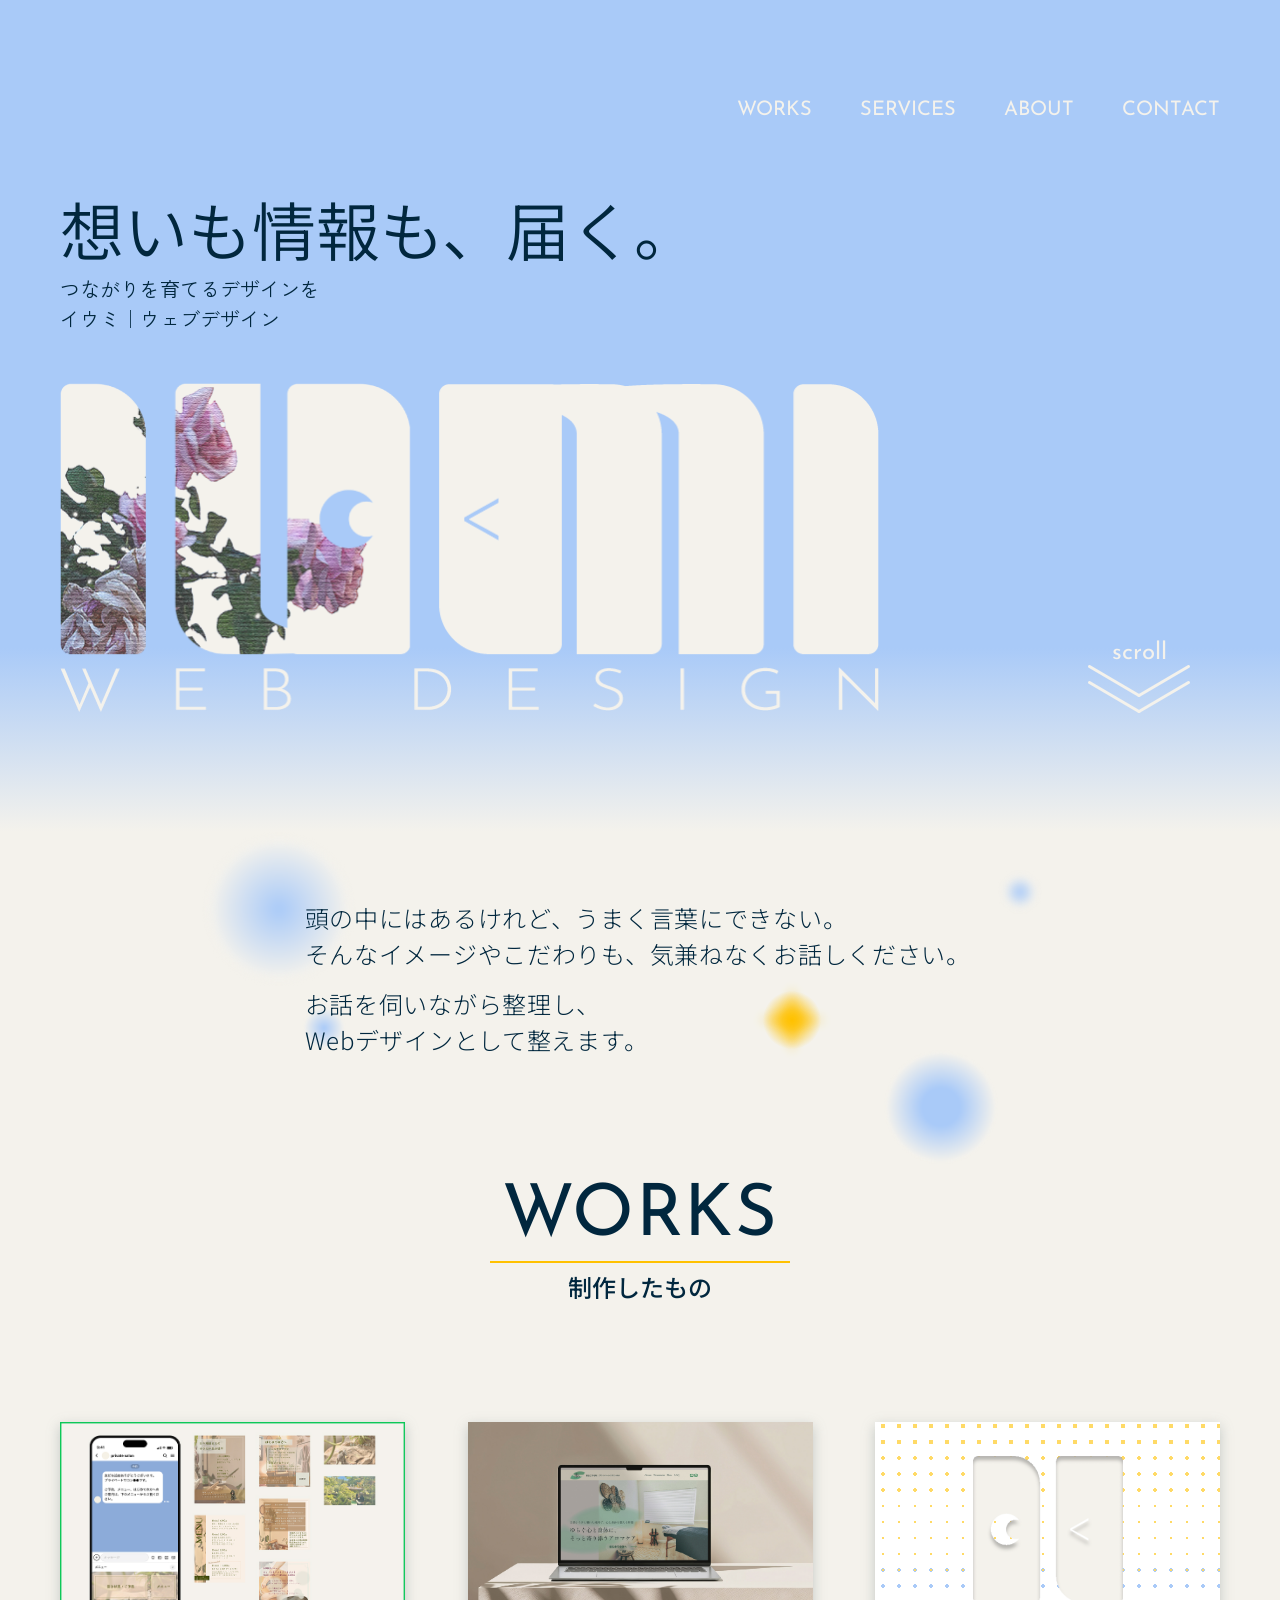
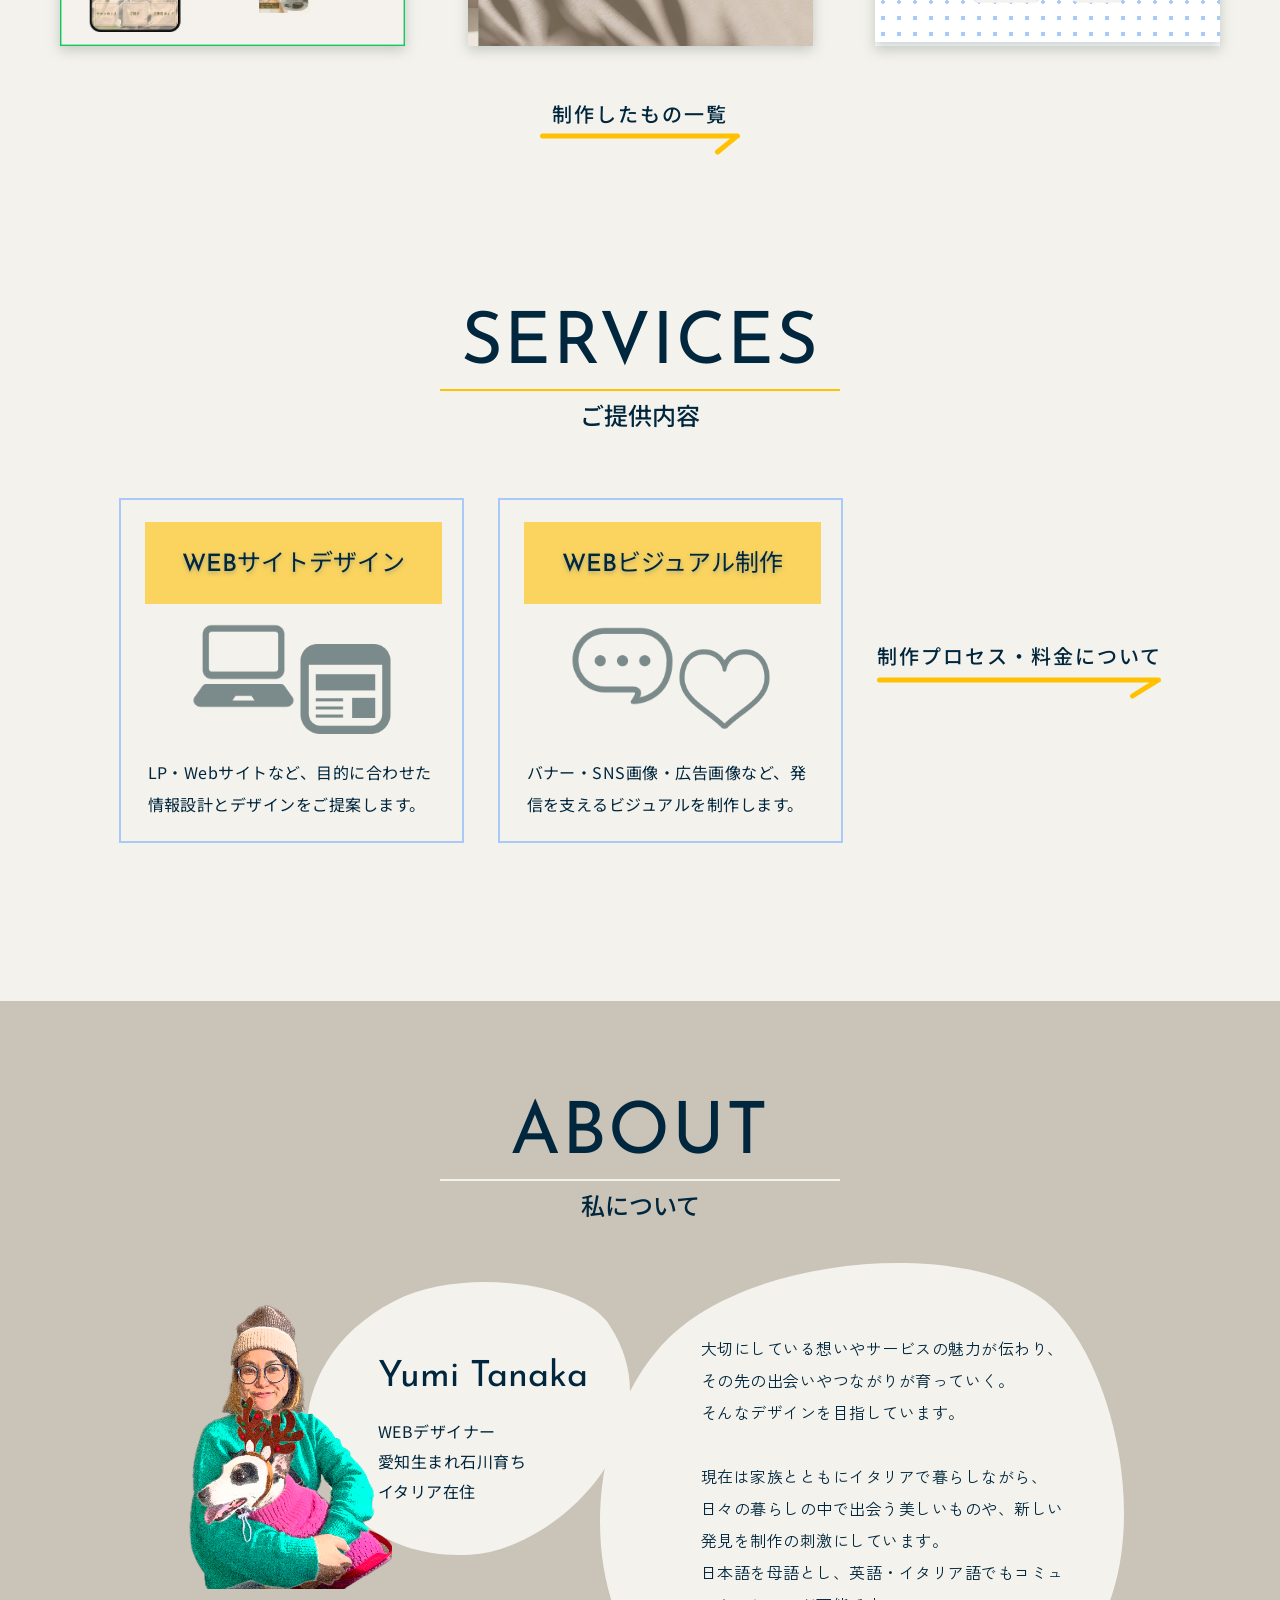
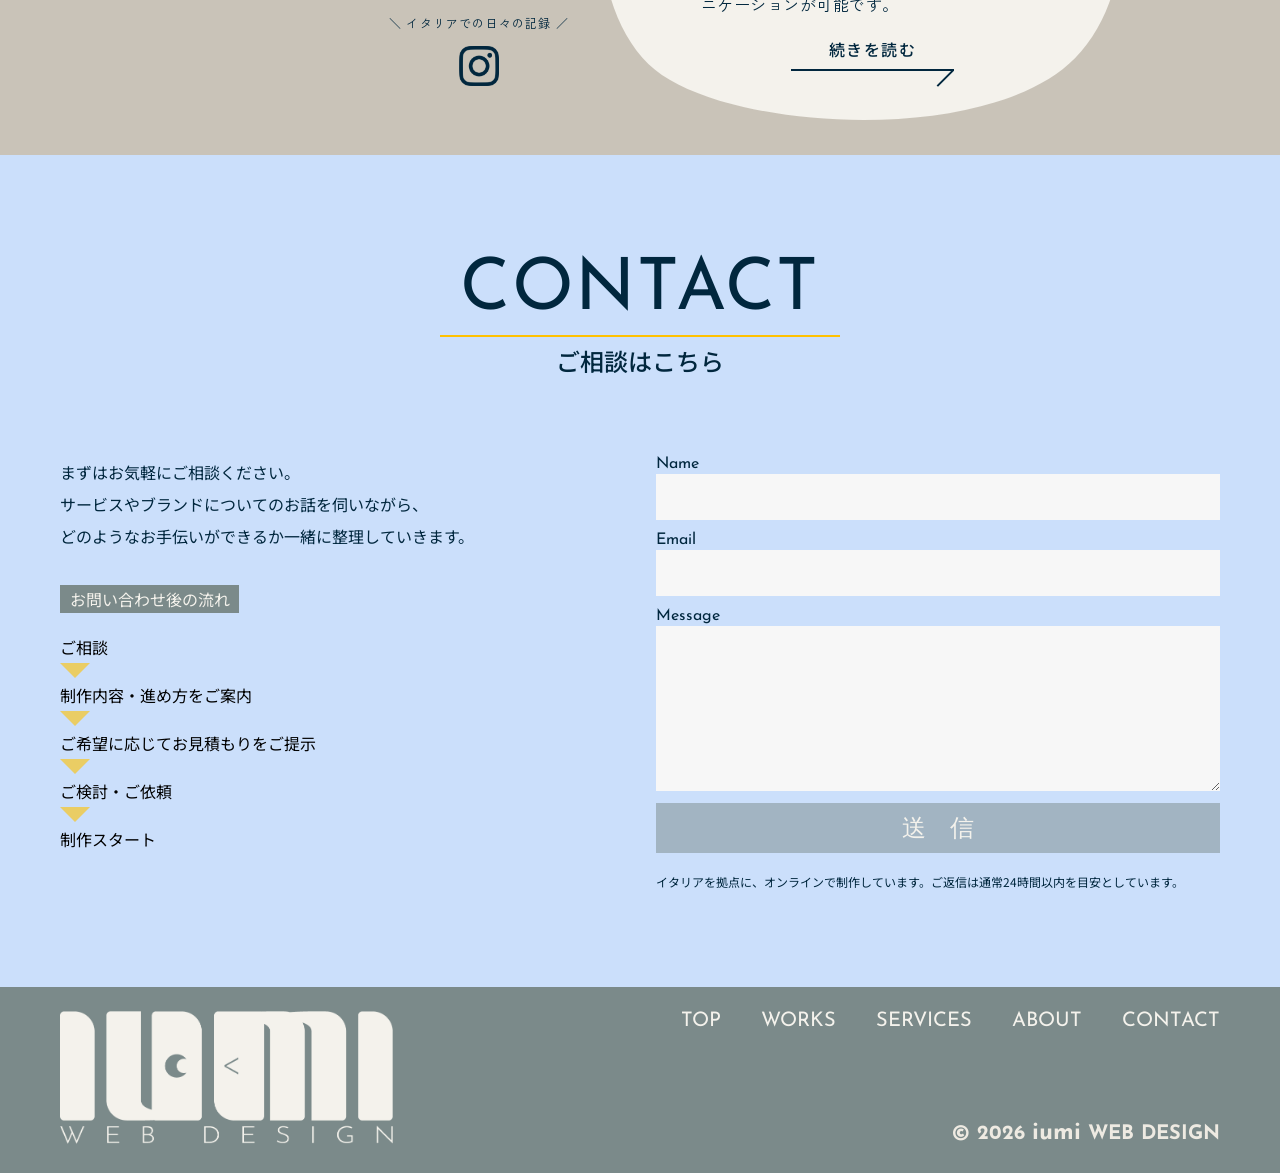
==== commit e3cf9b26: "Add the private salon LINE visual to the WORKS list and LP. Co-authored-by: Cursor <cursoragent@curs" ====
--- a/index.html
+++ b/index.html
@@ -16,7 +16,7 @@
       href="https://fonts.googleapis.com/css2?family=Josefin+Sans:wght@300;400;500;700&family=Noto+Sans+JP:wght@300;350;400;500;700&family=Zen+Kaku+Gothic+New:wght@300;400;500;700&display=swap"
       rel="stylesheet"
     />
-    <link rel="stylesheet" href="./styles.css?v=20260820l" />
+    <link rel="stylesheet" href="./styles.css?v=20260820o" />
   </head>
   <body class="page-home" style="--page-top-bg: #a9caf8; --page-bottom-bg: #7b8a8a;">
     <header class="header">
@@ -122,23 +122,23 @@
 
         <div class="works-scroll" aria-label="制作物一覧">
           <div class="works-grid">
+            <a class="work-thumb work-thumb--photo" href="./line-visual.html">
+              <img src="./assets/images/works-line-thumb.png" alt="プライベートサロン LINE公式ビジュアル" width="345" height="224" />
+            </a>
             <a class="work-thumb work-thumb--photo" href="./portfolio.html">
               <img src="./assets/images/works-thumb-1.jpg" alt="LPファーストビュー・広告ビジュアル" width="345" height="224" />
             </a>
             <div class="work-thumb work-thumb--placeholder" aria-hidden="true">
               <img src="./assets/images/works-thumb-placeholder.png" alt="" width="345" height="224" />
             </div>
-            <div class="work-thumb work-thumb--placeholder" aria-hidden="true">
-              <img src="./assets/images/works-thumb-placeholder.png" alt="" width="345" height="224" />
-            </div>
           </div>
         </div>
 
         <div class="container">
-          <div class="works-list-link" aria-label="制作したもの一覧">
+          <a class="works-list-link" href="./works.html" aria-label="制作したもの一覧">
             <span>制作したもの一覧</span>
             <img src="./assets/images/icon-works-list-arrow.svg?v=3" alt="" width="200" height="24" />
-          </div>
+          </a>
         </div>
       </section>
 
--- a/styles.css
+++ b/styles.css
@@ -1568,6 +1568,7 @@
     width: fit-content;
     margin: 53px auto 0;
     color: var(--color-text-main);
+    text-decoration: none;
   }
 
   .works-list-link span {
@@ -2765,6 +2766,7 @@
     width: fit-content;
     margin: 80px auto 0;
     color: var(--color-text-main);
+    text-decoration: none;
   }
 
   .works-list-link span {
@@ -3444,15 +3446,16 @@
   }
 
   .detail-header--centered .detail-header-inner {
-    padding-left: 0;
-    padding-right: 0;
+    justify-content: flex-start;
+    padding-left: 24px;
+    padding-right: 64px;
   }
 
   .detail-header--centered .detail-logo {
     position: absolute;
-    left: 50%;
+    left: 24px;
     top: 20px;
-    transform: translateX(-50%);
+    transform: none;
   }
 
   .detail-logo {
